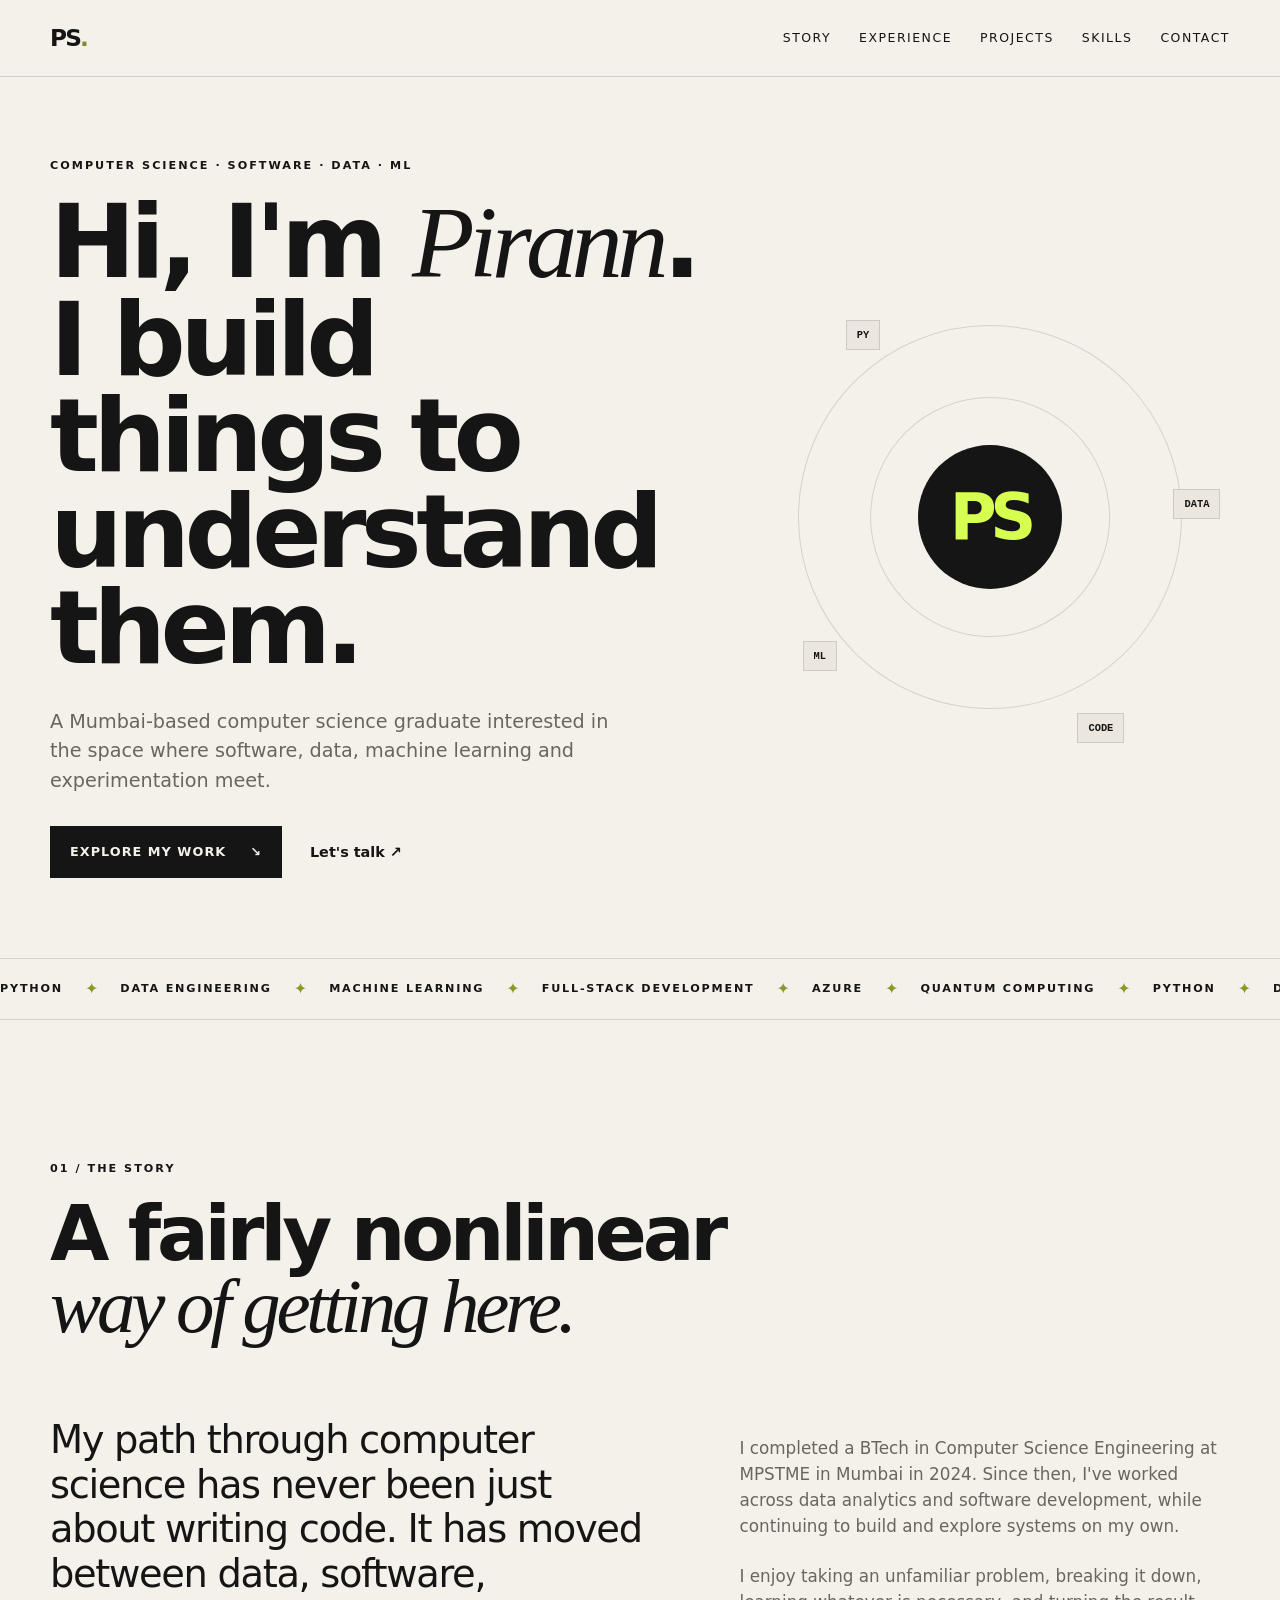
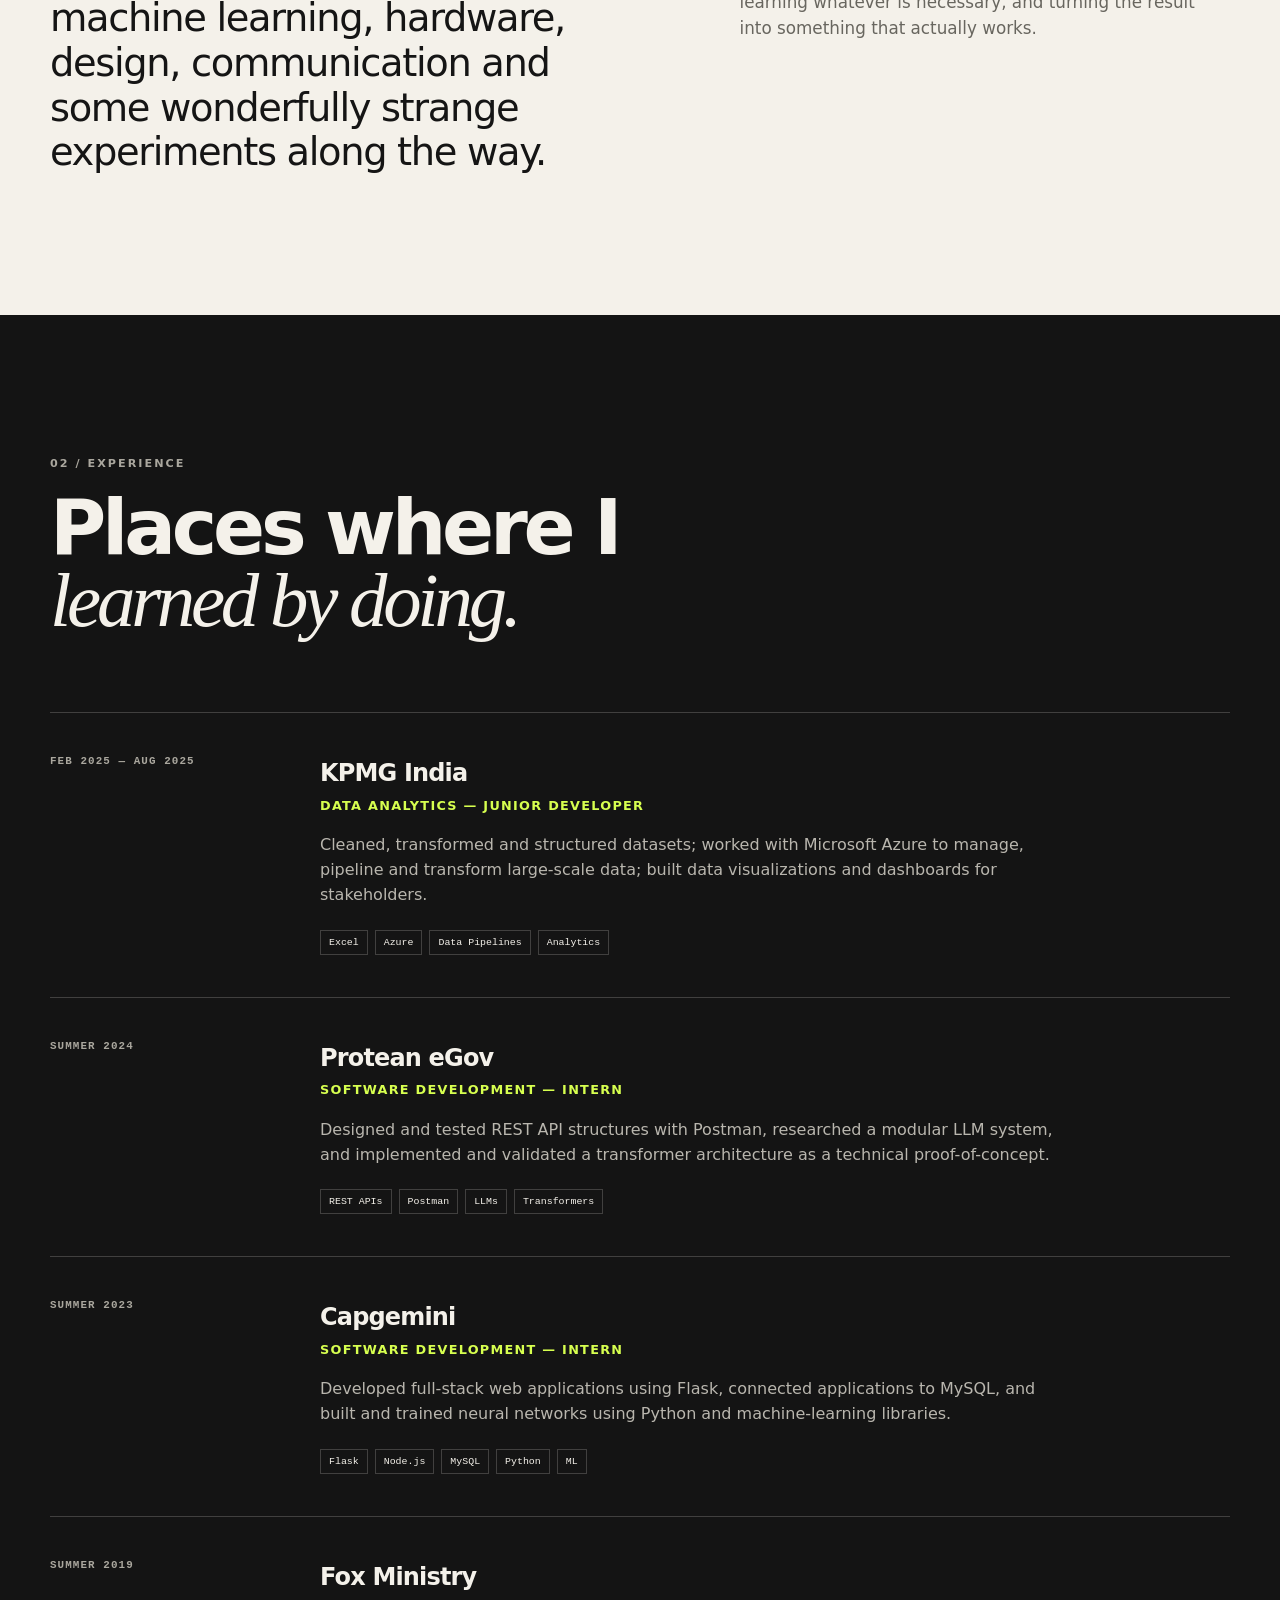
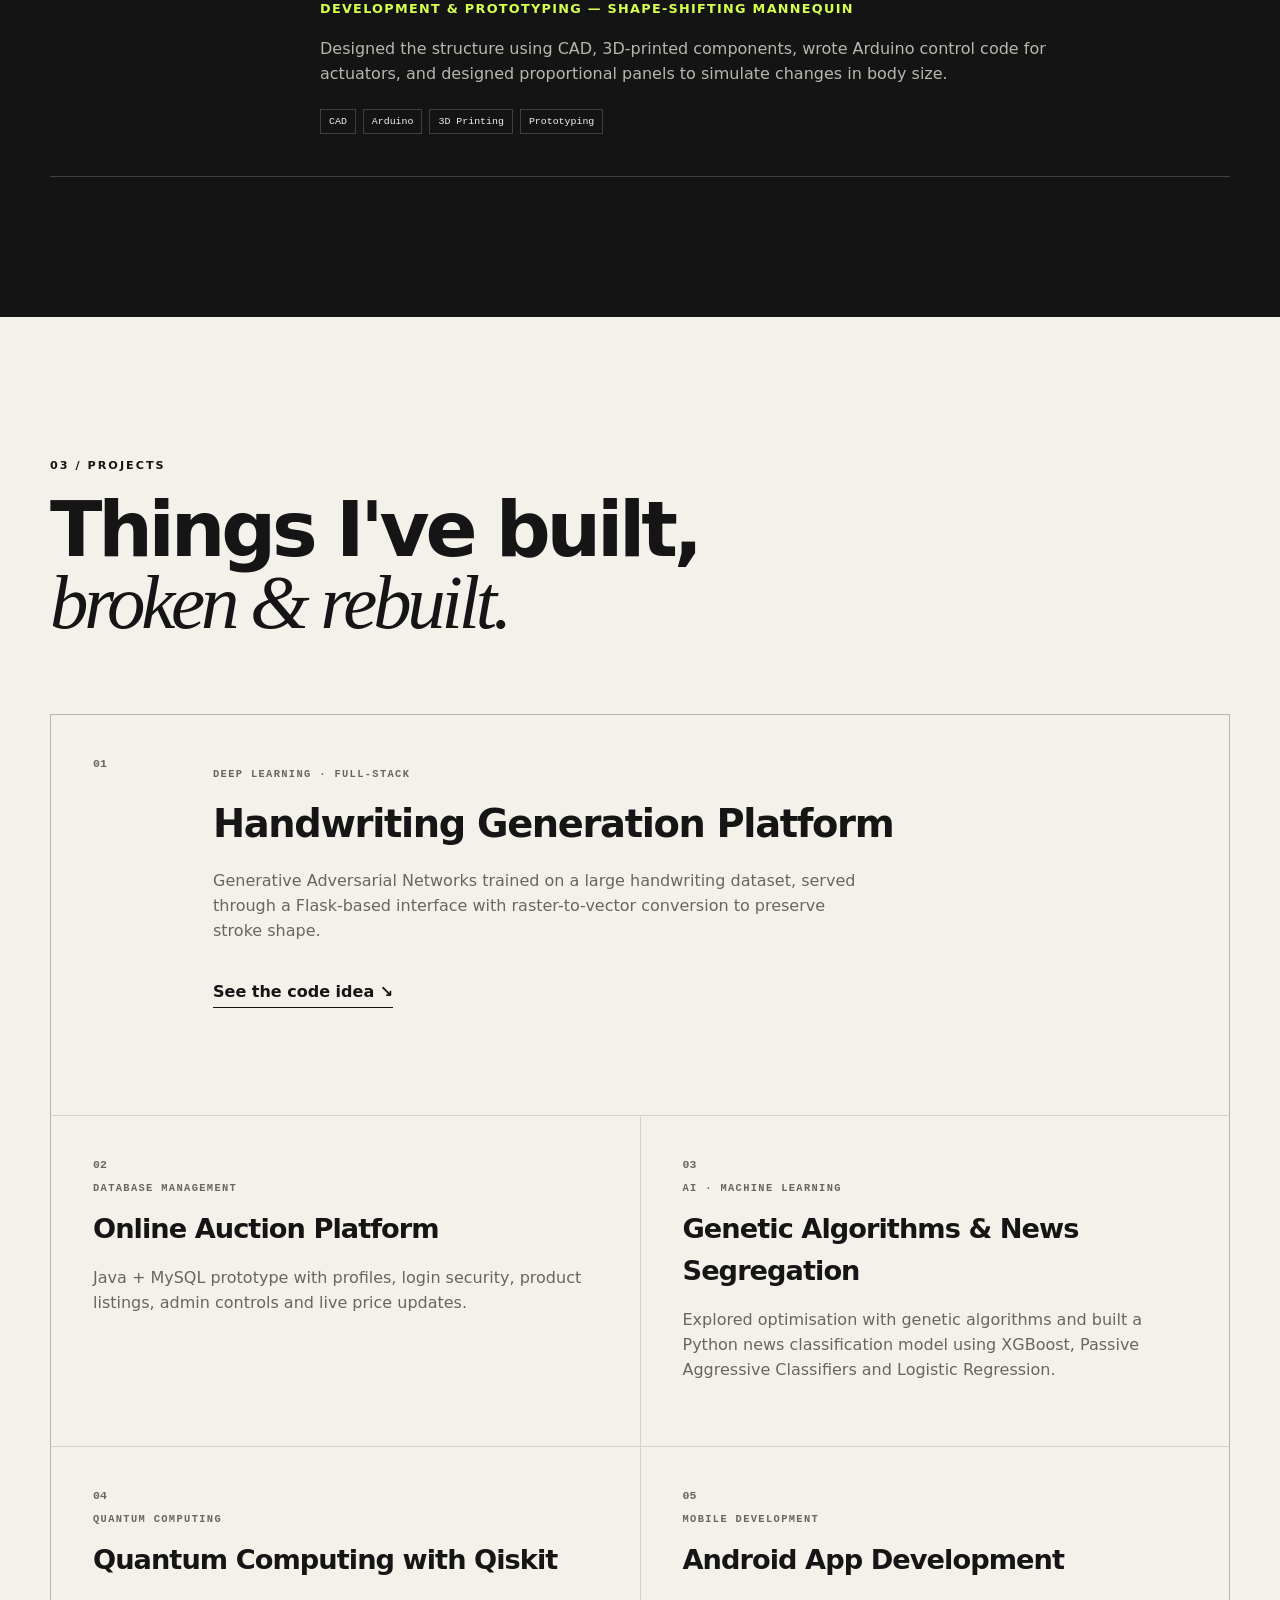
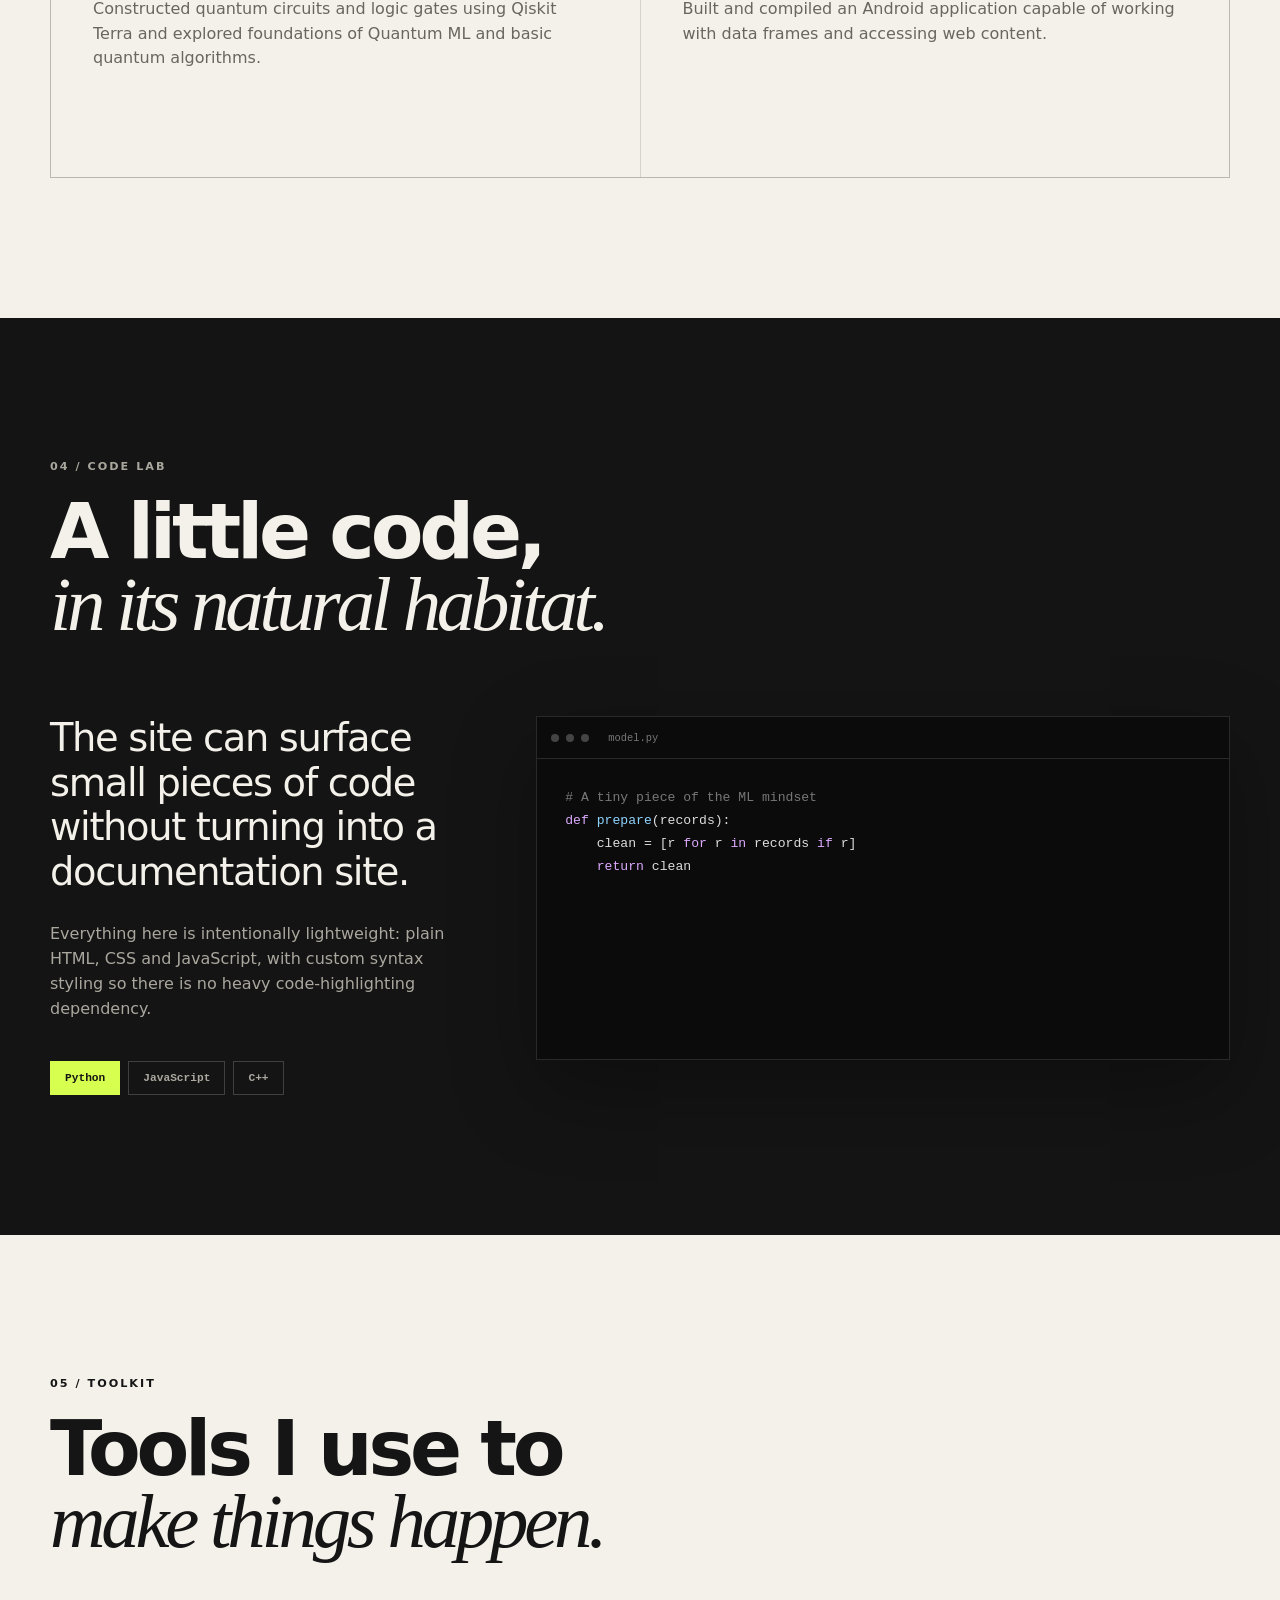
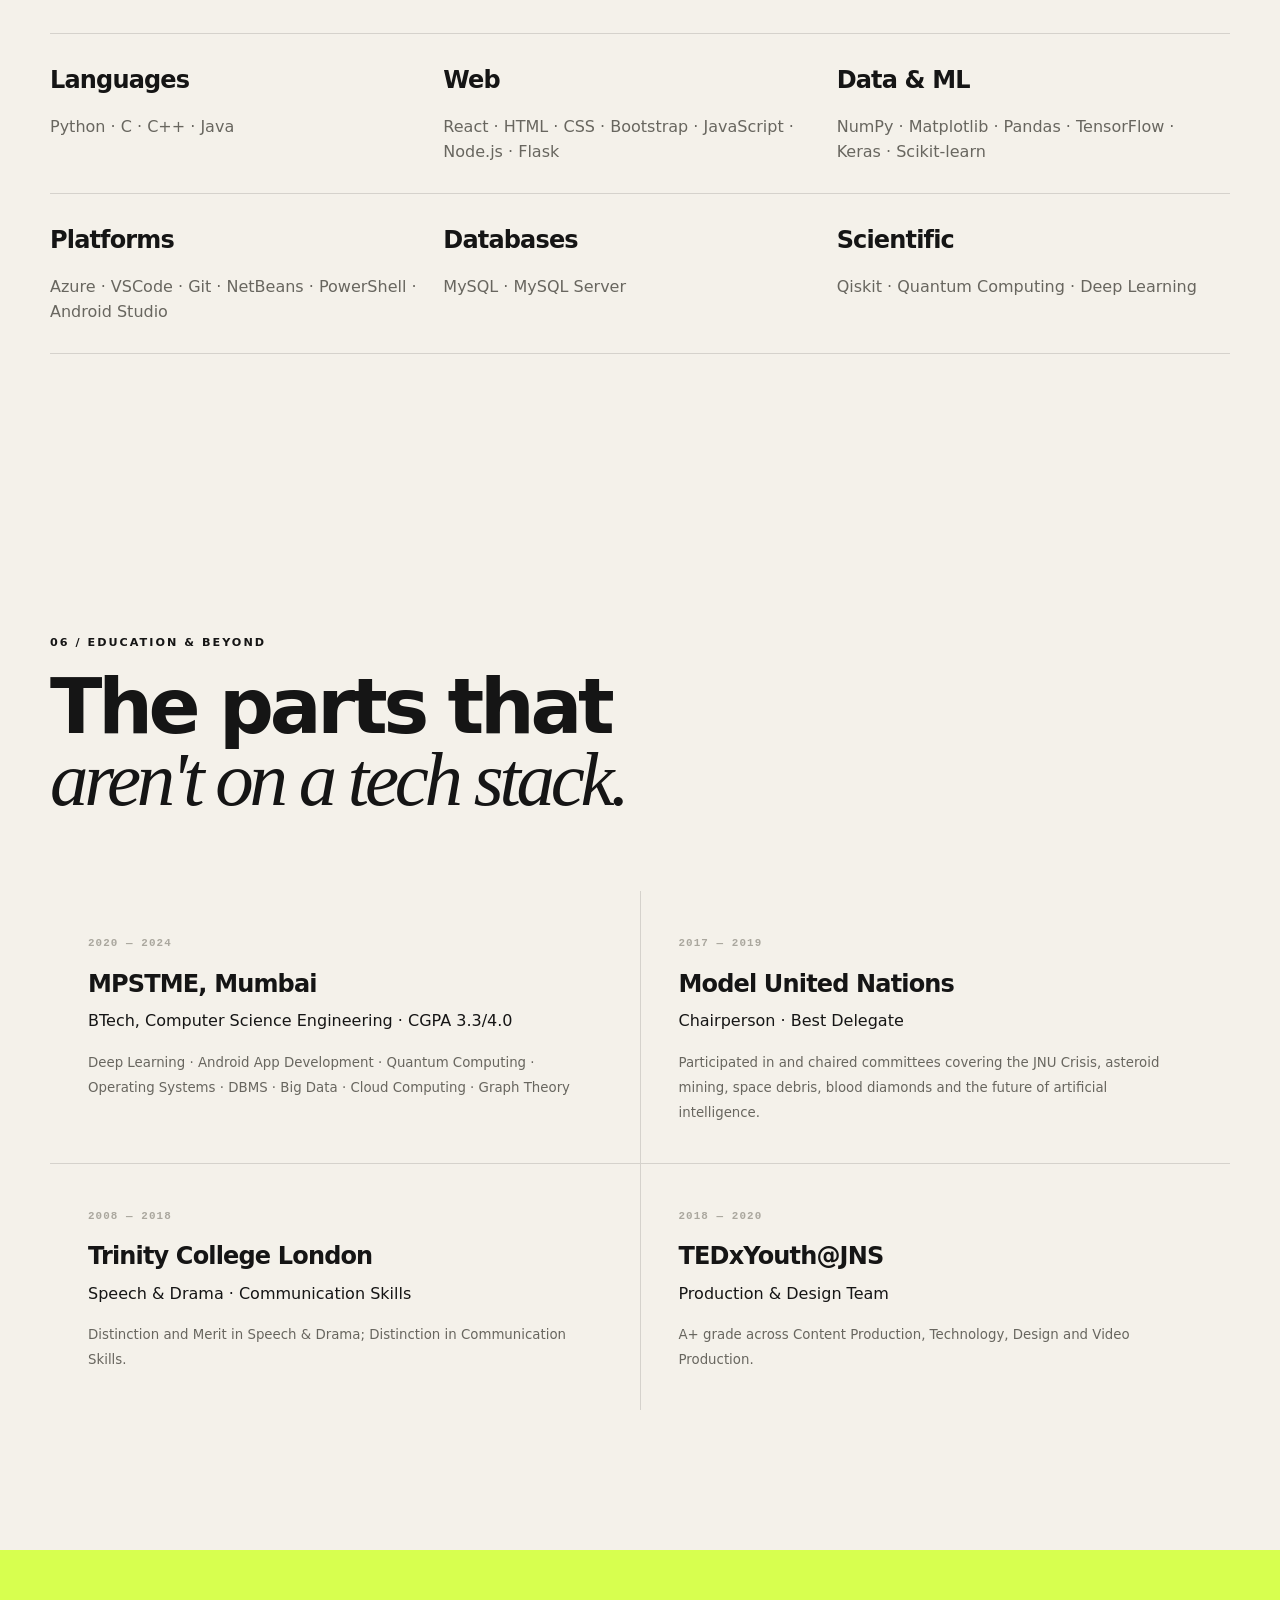
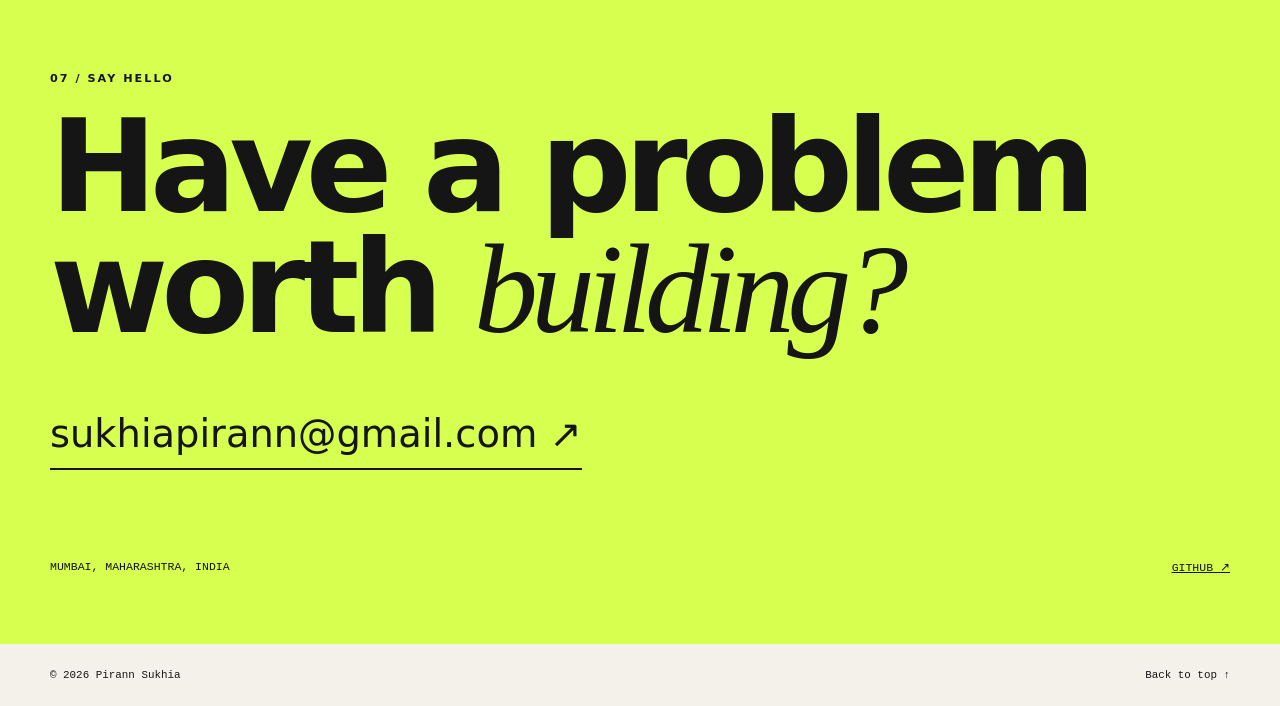
==== index.html @ 6d245dbd "Initial website commit" ====
<!DOCTYPE html>
<html lang="en">
<head>
  <meta charset="UTF-8">
  <meta name="viewport" content="width=device-width, initial-scale=1.0">
  <meta name="description" content="Pirann Sukhia — computer science, software development, data analytics, machine learning, and selected projects.">
  <title>Pirann Sukhia — Portfolio</title>
  <link rel="stylesheet" href="styles.css">
</head>
<body>
  <header class="site-header" id="top">
    <nav class="nav container" aria-label="Primary navigation">
      <a class="brand" href="#top">PS<span>.</span></a>
      <button class="nav-toggle" aria-label="Open navigation" aria-expanded="false">
        <span></span><span></span>
      </button>
      <div class="nav-links">
        <a href="#story">Story</a>
        <a href="#experience">Experience</a>
        <a href="#projects">Projects</a>
        <a href="#skills">Skills</a>
        <a href="#contact">Contact</a>
      </div>
    </nav>
  </header>

  <main>
    <section class="hero container">
      <div class="hero-copy">
        <p class="eyebrow">COMPUTER SCIENCE · SOFTWARE · DATA · ML</p>
        <h1>Hi, I'm <em>Pirann</em>.<br>I build things to<br>understand them.</h1>
        <p class="hero-text">
          A Mumbai-based computer science graduate interested in the space where
          software, data, machine learning and experimentation meet.
        </p>
        <div class="hero-actions">
          <a class="button button-primary" href="#projects">Explore my work <span>↘</span></a>
          <a class="text-link" href="mailto:sukhiapirann@gmail.com">Let's talk ↗</a>
        </div>
      </div>

      <div class="hero-orbit" aria-hidden="true">
        <div class="orbit orbit-a"></div>
        <div class="orbit orbit-b"></div>
        <div class="orbit-core">PS</div>
        <span class="orbit-label label-python">PY</span>
        <span class="orbit-label label-data">DATA</span>
        <span class="orbit-label label-ml">ML</span>
        <span class="orbit-label label-code">CODE</span>
      </div>
    </section>

    <section class="ticker" aria-label="Areas of interest">
      <div class="ticker-track">
        <span>PYTHON</span><i>✦</i><span>DATA ENGINEERING</span><i>✦</i>
        <span>MACHINE LEARNING</span><i>✦</i><span>FULL-STACK DEVELOPMENT</span><i>✦</i>
        <span>AZURE</span><i>✦</i><span>QUANTUM COMPUTING</span><i>✦</i>
        <span>PYTHON</span><i>✦</i><span>DATA ENGINEERING</span><i>✦</i>
        <span>MACHINE LEARNING</span><i>✦</i><span>FULL-STACK DEVELOPMENT</span><i>✦</i>
      </div>
    </section>

    <section class="section container" id="story">
      <div class="section-heading">
        <p class="eyebrow">01 / THE STORY</p>
        <h2>A fairly nonlinear<br><em>way of getting here.</em></h2>
      </div>
      <div class="story-grid">
        <div class="story-intro">
          <p class="large-copy">
            My path through computer science has never been just about writing
            code. It has moved between data, software, machine learning,
            hardware, design, communication and some wonderfully strange
            experiments along the way.
          </p>
        </div>
        <div class="story-text">
          <p>
            I completed a BTech in Computer Science Engineering at MPSTME in
            Mumbai in 2024. Since then, I've worked across data analytics and
            software development, while continuing to build and explore systems
            on my own.
          </p>
          <p>
            I enjoy taking an unfamiliar problem, breaking it down, learning
            whatever is necessary, and turning the result into something that
            actually works.
          </p>
        </div>
      </div>
    </section>

    <section class="section section-dark" id="experience">
      <div class="container">
        <div class="section-heading light">
          <p class="eyebrow">02 / EXPERIENCE</p>
          <h2>Places where I<br><em>learned by doing.</em></h2>
        </div>

        <div class="timeline">
          <article class="timeline-item">
            <div class="timeline-date">FEB 2025 — AUG 2025</div>
            <div>
              <h3>KPMG India</h3>
              <p class="role">Data Analytics — Junior Developer</p>
              <p>Cleaned, transformed and structured datasets; worked with Microsoft Azure to manage, pipeline and transform large-scale data; built data visualizations and dashboards for stakeholders.</p>
              <div class="tag-row"><span>Excel</span><span>Azure</span><span>Data Pipelines</span><span>Analytics</span></div>
            </div>
          </article>

          <article class="timeline-item">
            <div class="timeline-date">SUMMER 2024</div>
            <div>
              <h3>Protean eGov</h3>
              <p class="role">Software Development — Intern</p>
              <p>Designed and tested REST API structures with Postman, researched a modular LLM system, and implemented and validated a transformer architecture as a technical proof-of-concept.</p>
              <div class="tag-row"><span>REST APIs</span><span>Postman</span><span>LLMs</span><span>Transformers</span></div>
            </div>
          </article>

          <article class="timeline-item">
            <div class="timeline-date">SUMMER 2023</div>
            <div>
              <h3>Capgemini</h3>
              <p class="role">Software Development — Intern</p>
              <p>Developed full-stack web applications using Flask, connected applications to MySQL, and built and trained neural networks using Python and machine-learning libraries.</p>
              <div class="tag-row"><span>Flask</span><span>Node.js</span><span>MySQL</span><span>Python</span><span>ML</span></div>
            </div>
          </article>

          <article class="timeline-item">
            <div class="timeline-date">SUMMER 2019</div>
            <div>
              <h3>Fox Ministry</h3>
              <p class="role">Development & Prototyping — Shape-Shifting Mannequin</p>
              <p>Designed the structure using CAD, 3D-printed components, wrote Arduino control code for actuators, and designed proportional panels to simulate changes in body size.</p>
              <div class="tag-row"><span>CAD</span><span>Arduino</span><span>3D Printing</span><span>Prototyping</span></div>
            </div>
          </article>
        </div>
      </div>
    </section>

    <section class="section container" id="projects">
      <div class="section-heading">
        <p class="eyebrow">03 / PROJECTS</p>
        <h2>Things I've built,<br><em>broken & rebuilt.</em></h2>
      </div>

      <div class="project-grid">
        <article class="project-card featured">
          <div class="project-number">01</div>
          <div>
            <p class="project-type">DEEP LEARNING · FULL-STACK</p>
            <h3>Handwriting Generation Platform</h3>
            <p>Generative Adversarial Networks trained on a large handwriting dataset, served through a Flask-based interface with raster-to-vector conversion to preserve stroke shape.</p>
            <a href="#code-lab">See the code idea ↘</a>
          </div>
        </article>

        <article class="project-card">
          <div class="project-number">02</div>
          <p class="project-type">DATABASE MANAGEMENT</p>
          <h3>Online Auction Platform</h3>
          <p>Java + MySQL prototype with profiles, login security, product listings, admin controls and live price updates.</p>
        </article>

        <article class="project-card">
          <div class="project-number">03</div>
          <p class="project-type">AI · MACHINE LEARNING</p>
          <h3>Genetic Algorithms & News Segregation</h3>
          <p>Explored optimisation with genetic algorithms and built a Python news classification model using XGBoost, Passive Aggressive Classifiers and Logistic Regression.</p>
        </article>

        <article class="project-card">
          <div class="project-number">04</div>
          <p class="project-type">QUANTUM COMPUTING</p>
          <h3>Quantum Computing with Qiskit</h3>
          <p>Constructed quantum circuits and logic gates using Qiskit Terra and explored foundations of Quantum ML and basic quantum algorithms.</p>
        </article>

        <article class="project-card">
          <div class="project-number">05</div>
          <p class="project-type">MOBILE DEVELOPMENT</p>
          <h3>Android App Development</h3>
          <p>Built and compiled an Android application capable of working with data frames and accessing web content.</p>
        </article>
      </div>
    </section>

    <section class="section code-section" id="code-lab">
      <div class="container">
        <div class="section-heading light">
          <p class="eyebrow">04 / CODE LAB</p>
          <h2>A little code,<br><em>in its natural habitat.</em></h2>
        </div>

        <div class="code-layout">
          <div class="code-copy">
            <p class="large-copy">The site can surface small pieces of code without turning into a documentation site.</p>
            <p>Everything here is intentionally lightweight: plain HTML, CSS and JavaScript, with custom syntax styling so there is no heavy code-highlighting dependency.</p>
            <div class="code-tabs" role="tablist">
              <button class="code-tab active" data-code="python" role="tab">Python</button>
              <button class="code-tab" data-code="javascript" role="tab">JavaScript</button>
              <button class="code-tab" data-code="cpp" role="tab">C++</button>
            </div>
          </div>

          <div class="code-window">
            <div class="window-bar"><span></span><span></span><span></span><small id="code-file">model.py</small></div>
            <pre><code id="code-output"></code></pre>
          </div>
        </div>
      </div>
    </section>

    <section class="section container" id="skills">
      <div class="section-heading">
        <p class="eyebrow">05 / TOOLKIT</p>
        <h2>Tools I use to<br><em>make things happen.</em></h2>
      </div>
      <div class="skills-grid">
        <div class="skill-group"><h3>Languages</h3><p>Python · C · C++ · Java</p></div>
        <div class="skill-group"><h3>Web</h3><p>React · HTML · CSS · Bootstrap · JavaScript · Node.js · Flask</p></div>
        <div class="skill-group"><h3>Data & ML</h3><p>NumPy · Matplotlib · Pandas · TensorFlow · Keras · Scikit-learn</p></div>
        <div class="skill-group"><h3>Platforms</h3><p>Azure · VSCode · Git · NetBeans · PowerShell · Android Studio</p></div>
        <div class="skill-group"><h3>Databases</h3><p>MySQL · MySQL Server</p></div>
        <div class="skill-group"><h3>Scientific</h3><p>Qiskit · Quantum Computing · Deep Learning</p></div>
      </div>
    </section>

    <section class="section container education">
      <div class="section-heading">
        <p class="eyebrow">06 / EDUCATION & BEYOND</p>
        <h2>The parts that<br><em>aren't on a tech stack.</em></h2>
      </div>
      <div class="education-grid">
        <div>
          <span class="year">2020 — 2024</span>
          <h3>MPSTME, Mumbai</h3>
          <p>BTech, Computer Science Engineering · CGPA 3.3/4.0</p>
          <small>Deep Learning · Android App Development · Quantum Computing · Operating Systems · DBMS · Big Data · Cloud Computing · Graph Theory</small>
        </div>
        <div>
          <span class="year">2017 — 2019</span>
          <h3>Model United Nations</h3>
          <p>Chairperson · Best Delegate</p>
          <small>Participated in and chaired committees covering the JNU Crisis, asteroid mining, space debris, blood diamonds and the future of artificial intelligence.</small>
        </div>
        <div>
          <span class="year">2008 — 2018</span>
          <h3>Trinity College London</h3>
          <p>Speech & Drama · Communication Skills</p>
          <small>Distinction and Merit in Speech & Drama; Distinction in Communication Skills.</small>
        </div>
        <div>
          <span class="year">2018 — 2020</span>
          <h3>TEDxYouth@JNS</h3>
          <p>Production & Design Team</p>
          <small>A+ grade across Content Production, Technology, Design and Video Production.</small>
        </div>
      </div>
    </section>

    <section class="contact-section" id="contact">
      <div class="container contact-inner">
        <p class="eyebrow">07 / SAY HELLO</p>
        <h2>Have a problem<br>worth <em>building?</em></h2>
        <a class="contact-email" href="mailto:sukhiapirann@gmail.com">sukhiapirann@gmail.com ↗</a>
        <div class="contact-meta">
          <span>Mumbai, Maharashtra, India</span>
          <a href="https://github.com/3Point1Four" target="_blank" rel="noreferrer">GitHub ↗</a>
        </div>
      </div>
    </section>
  </main>

  <footer class="footer container">
    <span>© <span id="year"></span> Pirann Sukhia</span>
    <a href="#top">Back to top ↑</a>
  </footer>

  <script src="script.js" defer></script>
</body>
</html>
---- styles.css ----
:root {
  --bg: #f4f1ea;
  --surface: #ebe7de;
  --ink: #151515;
  --muted: #68665f;
  --line: rgba(21,21,21,.14);
  --dark: #141414;
  --dark-2: #1c1c1c;
  --accent: #d7ff4f;
  --serif: Georgia, "Times New Roman", serif;
  --sans: Inter, ui-sans-serif, system-ui, -apple-system, BlinkMacSystemFont, "Segoe UI", sans-serif;
  --mono: "SFMono-Regular", Consolas, "Liberation Mono", monospace;
}

* { box-sizing: border-box; }
html { scroll-behavior: smooth; }
body {
  margin: 0;
  background: var(--bg);
  color: var(--ink);
  font-family: var(--sans);
  line-height: 1.55;
  -webkit-font-smoothing: antialiased;
}
a { color: inherit; }
.container { width: min(1180px, calc(100% - 48px)); margin-inline: auto; }

.site-header {
  position: sticky; top: 0; z-index: 20;
  background: color-mix(in srgb, var(--bg) 90%, transparent);
  backdrop-filter: blur(14px);
  border-bottom: 1px solid var(--line);
}
.nav { height: 76px; display: flex; align-items: center; justify-content: space-between; }
.brand { font-size: 1.45rem; font-weight: 900; text-decoration: none; letter-spacing: -.08em; }
.brand span { color: #7d8e24; }
.nav-links { display: flex; gap: 28px; align-items: center; }
.nav-links a { text-decoration: none; font-size: .78rem; text-transform: uppercase; letter-spacing: .12em; }
.nav-links a:hover, .text-link:hover { opacity: .55; }
.nav-toggle { display: none; background: none; border: 0; }

.hero {
  min-height: calc(100svh - 76px);
  display: grid; grid-template-columns: 1.15fr .85fr; align-items: center;
  gap: 50px; padding-block: 80px;
}
.eyebrow { margin: 0 0 20px; font-size: .7rem; font-weight: 800; letter-spacing: .18em; }
.hero h1, h2 { margin: 0; letter-spacing: -.055em; line-height: .94; }
.hero h1 { font-size: clamp(3.8rem, 8vw, 7.6rem); }
h2 { font-size: clamp(3rem, 6vw, 5.8rem); }
em { font-family: var(--serif); font-weight: 400; }
.hero-text { max-width: 580px; margin: 30px 0; color: var(--muted); font-size: clamp(1rem, 1.5vw, 1.2rem); }
.hero-actions { display: flex; gap: 28px; align-items: center; }
.button {
  display: inline-flex; gap: 24px; align-items: center; padding: 16px 20px;
  text-decoration: none; font-size: .8rem; text-transform: uppercase; letter-spacing: .08em; font-weight: 800;
}
.button-primary { background: var(--ink); color: var(--bg); }
.button-primary:hover { transform: translateY(-2px); }
.text-link { text-decoration: none; font-weight: 700; font-size: .9rem; }

.hero-orbit { position: relative; aspect-ratio: 1; max-width: 520px; margin-inline: auto; width: 100%; }
.orbit { position: absolute; inset: 10%; border: 1px solid var(--line); border-radius: 50%; transform: rotate(-22deg); }
.orbit-b { inset: 25%; transform: rotate(62deg); }
.orbit-core {
  position: absolute; inset: 35%; display: grid; place-items: center;
  border-radius: 50%; background: var(--ink); color: var(--accent); font-size: clamp(2rem,5vw,4rem); font-weight: 900; letter-spacing: -.1em;
}
.orbit-label { position: absolute; padding: 8px 10px; background: var(--surface); border: 1px solid var(--line); font: 700 .65rem var(--mono); }
.label-python { top: 9%; left: 20%; }.label-data { right: 2%; top: 44%; }
.label-ml { left: 11%; bottom: 18%; }.label-code { right: 22%; bottom: 3%; }

.ticker { overflow: hidden; border-block: 1px solid var(--line); padding: 18px 0; }
.ticker-track { width: max-content; display: flex; gap: 22px; align-items: center; animation: ticker 28s linear infinite; }
.ticker span { font-size: .7rem; font-weight: 900; letter-spacing: .16em; }.ticker i { font-style: normal; color: #879b2a; }
@keyframes ticker { to { transform: translateX(-50%); } }

.section { padding-block: 140px; }
.section-heading { margin-bottom: 75px; }
.section-heading h2 { max-width: 850px; }
.story-grid { display: grid; grid-template-columns: 1.1fr .9fr; gap: 90px; }
.large-copy { font-size: clamp(1.7rem, 3vw, 2.8rem); line-height: 1.16; letter-spacing: -.035em; margin: 0; }
.story-text { color: var(--muted); max-width: 570px; font-size: 1.05rem; }
.story-text p + p { margin-top: 24px; }

.section-dark, .code-section { background: var(--dark); color: #f4f1ea; }
.light .eyebrow { color: #aaa79e; }
.timeline { border-top: 1px solid rgba(244,241,234,.2); }
.timeline-item { display: grid; grid-template-columns: 230px 1fr; gap: 40px; padding: 42px 0; border-bottom: 1px solid rgba(244,241,234,.2); }
.timeline-date, .year { font: 700 .68rem var(--mono); letter-spacing: .1em; color: #aaa79e; }
.timeline h3, .project-card h3, .skill-group h3, .education-grid h3 { margin: 0; font-size: 1.5rem; letter-spacing: -.035em; }
.timeline .role { margin: 3px 0 18px; color: var(--accent); font-size: .8rem; text-transform: uppercase; letter-spacing: .1em; font-weight: 800; }
.timeline p:not(.role) { max-width: 750px; color: #b9b6ae; }
.tag-row { display: flex; flex-wrap: wrap; gap: 7px; margin-top: 22px; }.tag-row span { border: 1px solid rgba(244,241,234,.2); padding: 6px 8px; font: .62rem var(--mono); }

.project-grid { display: grid; grid-template-columns: repeat(2, 1fr); gap: 1px; background: var(--line); border: 1px solid var(--line); }
.project-card { background: var(--bg); padding: 42px; min-height: 330px; position: relative; }
.project-card.featured { grid-column: span 2; min-height: 400px; display: grid; grid-template-columns: 100px 1fr; gap: 20px; }
.project-number { font: 700 .72rem var(--mono); color: var(--muted); }
.project-type { font: 700 .65rem var(--mono); letter-spacing: .13em; color: var(--muted); }
.project-card h3 { font-size: clamp(1.7rem, 3vw, 2.8rem); margin: 14px 0; }
.project-card:not(.featured) h3 { font-size: 1.7rem; }
.project-card p:not(.project-type) { color: var(--muted); max-width: 650px; }
.project-card a { display: inline-block; margin-top: 20px; font-weight: 800; text-decoration: none; border-bottom: 1px solid; padding-bottom: 3px; }

.code-section { padding-block: 140px; }
.code-layout { display: grid; grid-template-columns: .75fr 1.25fr; gap: 70px; align-items: start; }
.code-copy .large-copy { color: #f4f1ea; }
.code-copy > p:not(.large-copy) { color: #aaa79e; max-width: 450px; margin-top: 28px; }
.code-tabs { display: flex; gap: 8px; margin-top: 40px; flex-wrap: wrap; }
.code-tab { background: transparent; border: 1px solid rgba(244,241,234,.2); color: #aaa79e; padding: 10px 14px; font: 700 .7rem var(--mono); cursor: pointer; }
.code-tab.active, .code-tab:hover { background: var(--accent); color: var(--ink); border-color: var(--accent); }
.code-window { overflow: hidden; background: #0b0b0b; border: 1px solid #292929; box-shadow: 0 30px 80px rgba(0,0,0,.3); }
.window-bar { height: 42px; display: flex; align-items: center; gap: 7px; padding: 0 14px; border-bottom: 1px solid #292929; }
.window-bar span { width: 8px; height: 8px; border-radius: 50%; background: #444; }.window-bar small { margin-left: 12px; color: #777; font: .65rem var(--mono); }
pre { margin: 0; padding: 28px; overflow-x: auto; min-height: 300px; font: .82rem/1.75 var(--mono); color: #ddd; }
.code-keyword { color: #dcaaff; }.code-string { color: #bde78b; }.code-comment { color: #777; }.code-function { color: #8fd4ff; }

.skills-grid { display: grid; grid-template-columns: repeat(3, 1fr); border-top: 1px solid var(--line); }
.skill-group { padding: 28px 24px 28px 0; border-bottom: 1px solid var(--line); }
.skill-group p { color: var(--muted); margin-bottom: 0; }

.education-grid { display: grid; grid-template-columns: repeat(2, 1fr); gap: 1px; background: var(--line); }
.education-grid > div { background: var(--bg); padding: 38px; min-height: 240px; }
.education-grid h3 { margin: 12px 0 6px; }.education-grid p { margin: 0 0 16px; }.education-grid small { color: var(--muted); }

.contact-section { background: var(--accent); padding: 120px 0 70px; }
.contact-inner h2 { font-size: clamp(4rem, 10vw, 9rem); max-width: 1050px; }
.contact-email { display: inline-block; margin-top: 55px; font-size: clamp(1.3rem, 3vw, 2.4rem); text-decoration: none; border-bottom: 2px solid; padding-bottom: 5px; }
.contact-meta { display: flex; justify-content: space-between; gap: 20px; margin-top: 90px; font: .72rem var(--mono); text-transform: uppercase; }
.footer { display: flex; justify-content: space-between; padding-block: 25px; font: .68rem var(--mono); }.footer a { text-decoration: none; }

@media (max-width: 800px) {
  .container { width: min(100% - 32px, 1180px); }
  .nav { height: 64px; }.nav-toggle { display: grid; gap: 5px; padding: 10px; }.nav-toggle span { display: block; width: 22px; height: 1px; background: var(--ink); }
  .nav-links { display: none; position: absolute; top: 64px; left: 0; right: 0; background: var(--bg); border-bottom: 1px solid var(--line); padding: 22px 16px; flex-direction: column; align-items: flex-start; }.nav-links.open { display: flex; }
  .hero { grid-template-columns: 1fr; padding-block: 65px; }.hero-orbit { max-width: 330px; margin-top: 15px; }
  .story-grid, .code-layout { grid-template-columns: 1fr; gap: 45px; }.section { padding-block: 90px; }
  .timeline-item { grid-template-columns: 1fr; gap: 12px; }.project-grid { grid-template-columns: 1fr; }.project-card.featured { grid-column: auto; grid-template-columns: 55px 1fr; min-height: 0; }.project-card { min-height: 0; padding: 30px 22px; }
  .skills-grid, .education-grid { grid-template-columns: 1fr; }.skill-group { padding: 24px 0; }.education-grid > div { min-height: 0; padding: 30px 24px; }
  .contact-section { padding-top: 90px; }.contact-meta { margin-top: 60px; flex-direction: column; }.footer { flex-direction: column; gap: 10px; }
}
@media (prefers-reduced-motion: reduce) { html { scroll-behavior: auto; } .ticker-track { animation: none; } }
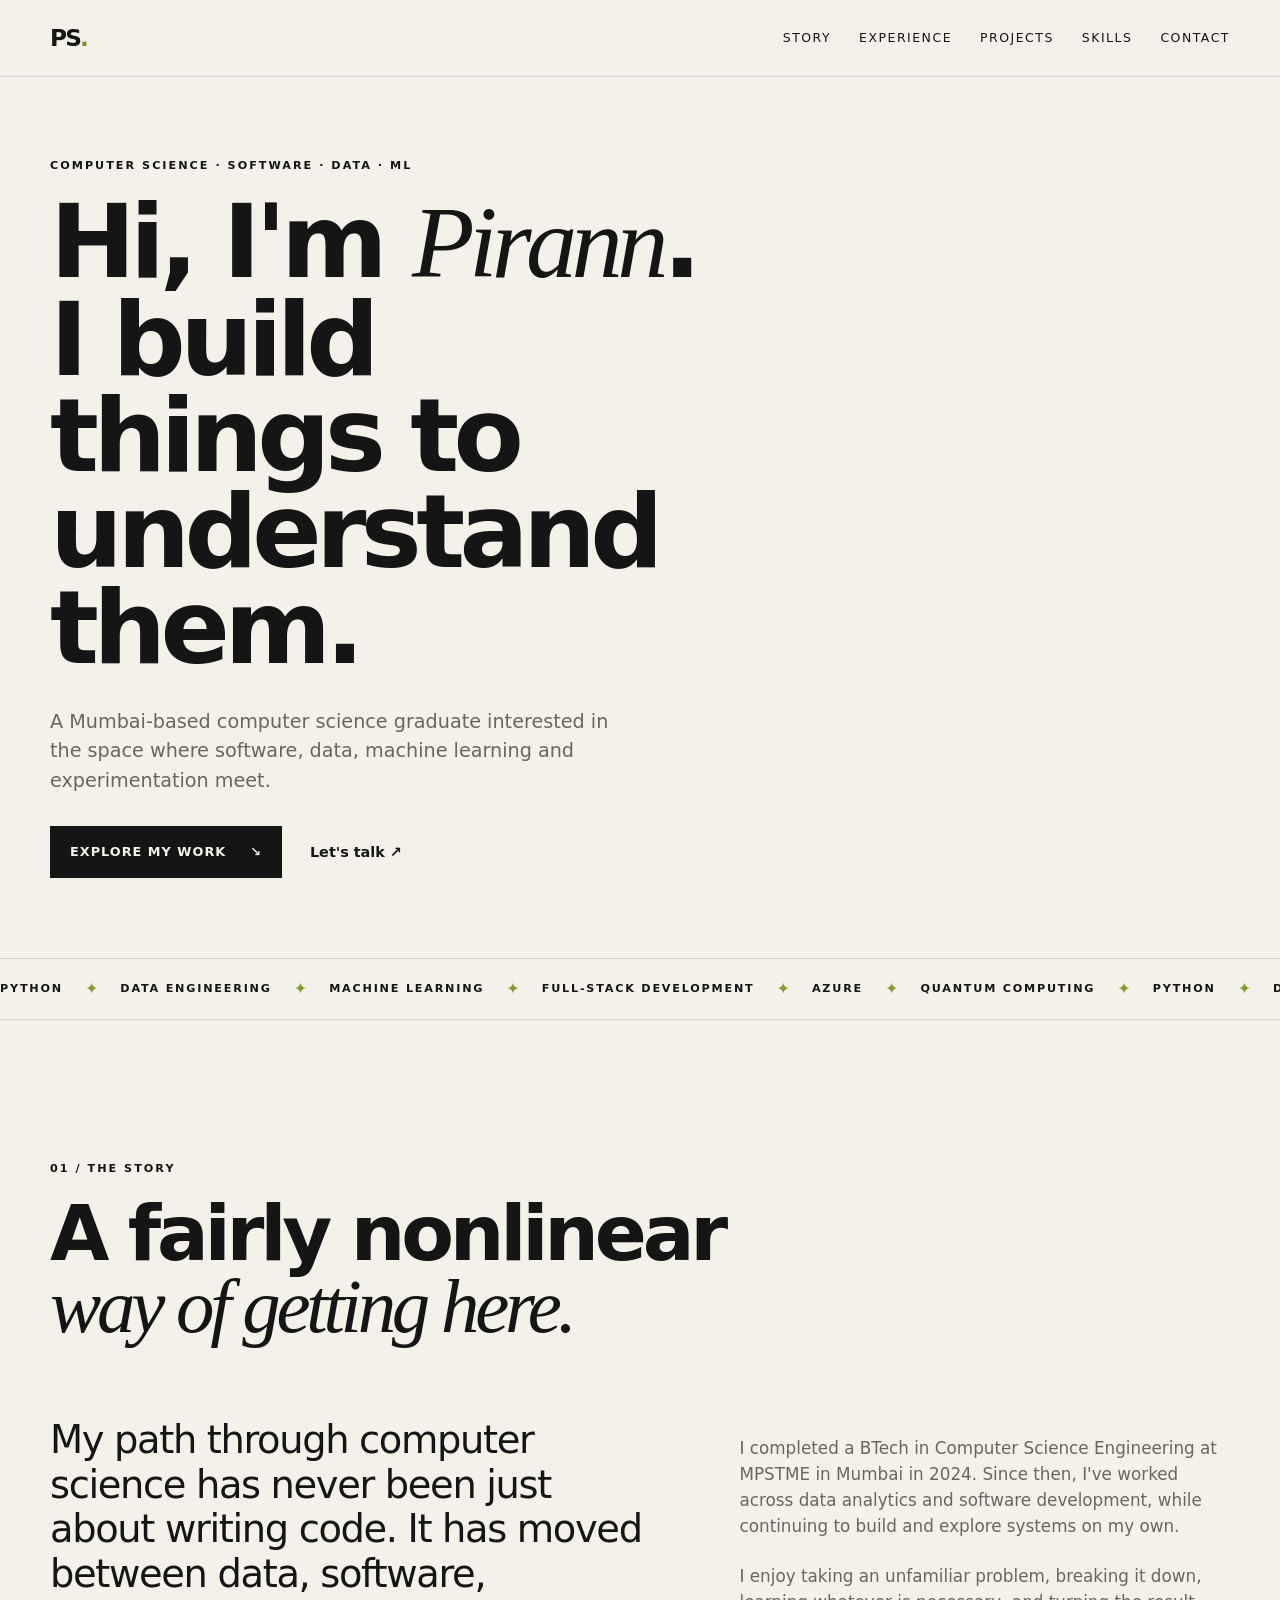
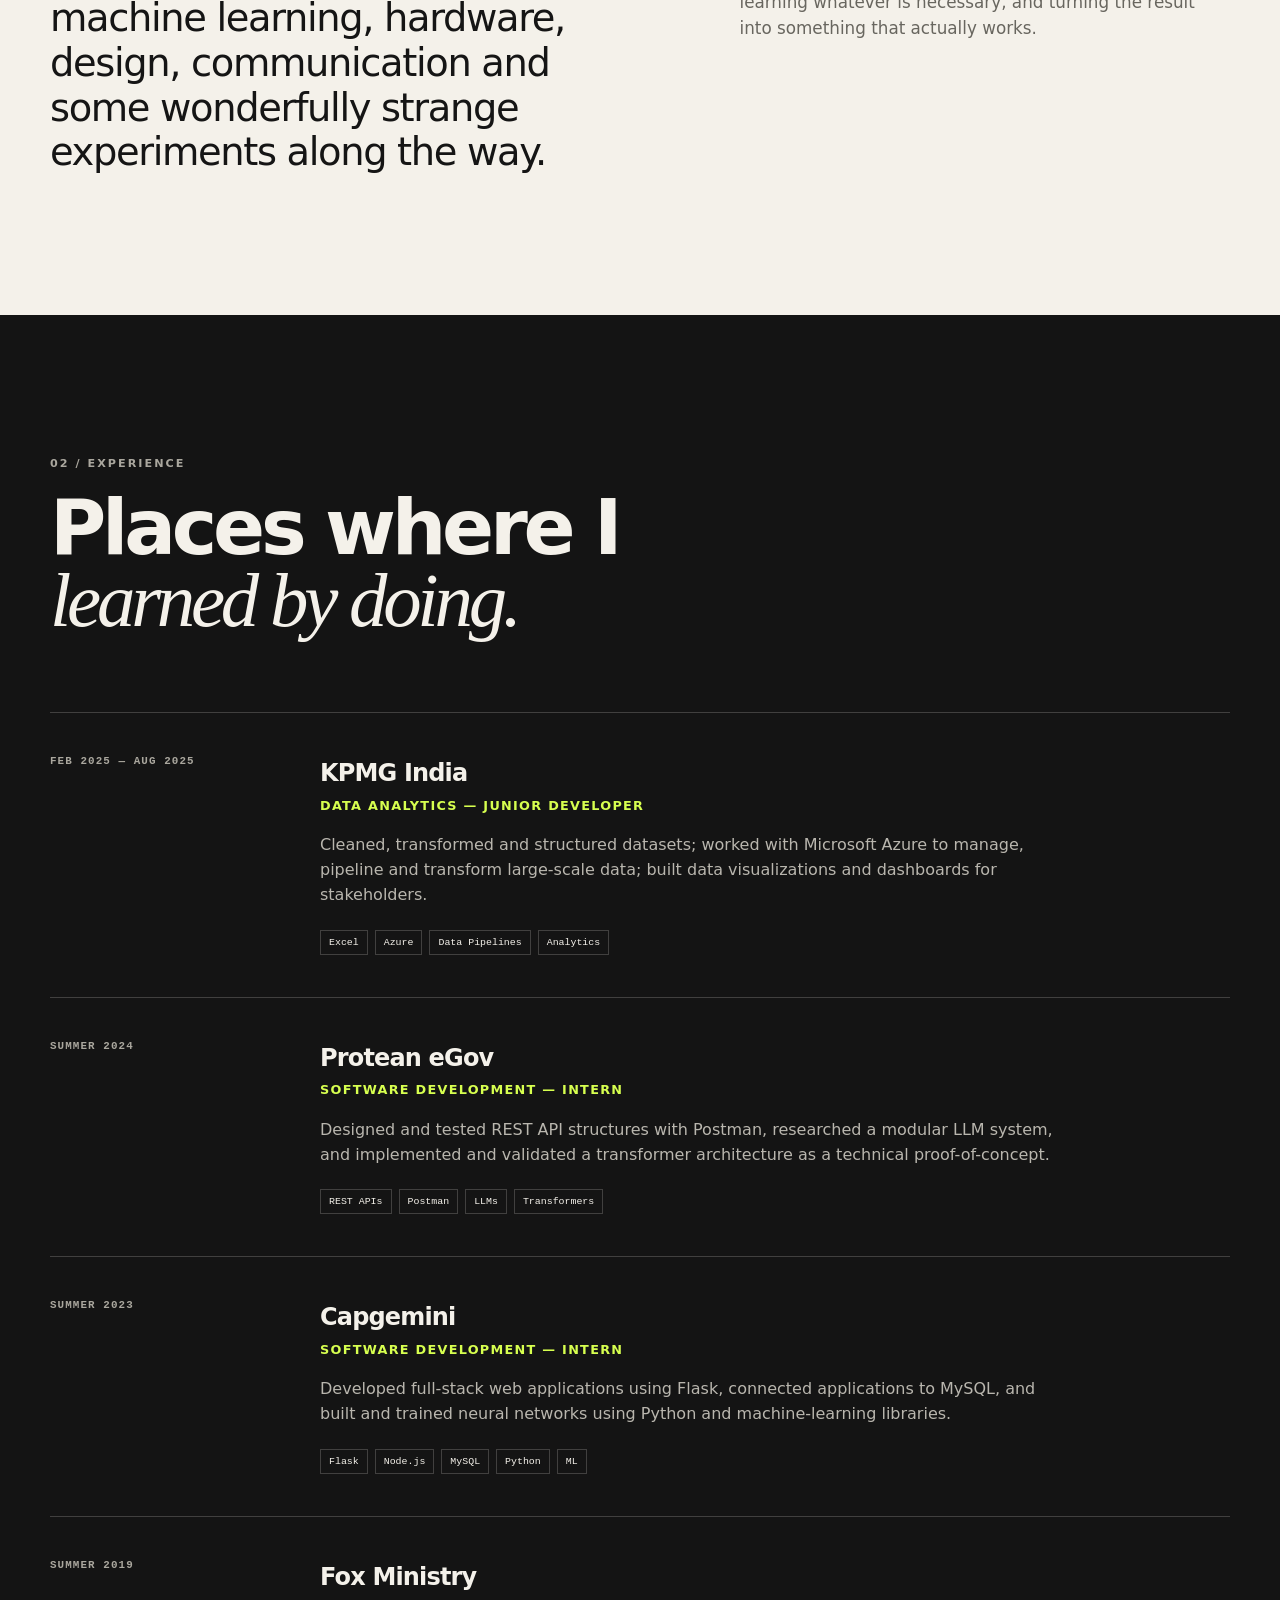
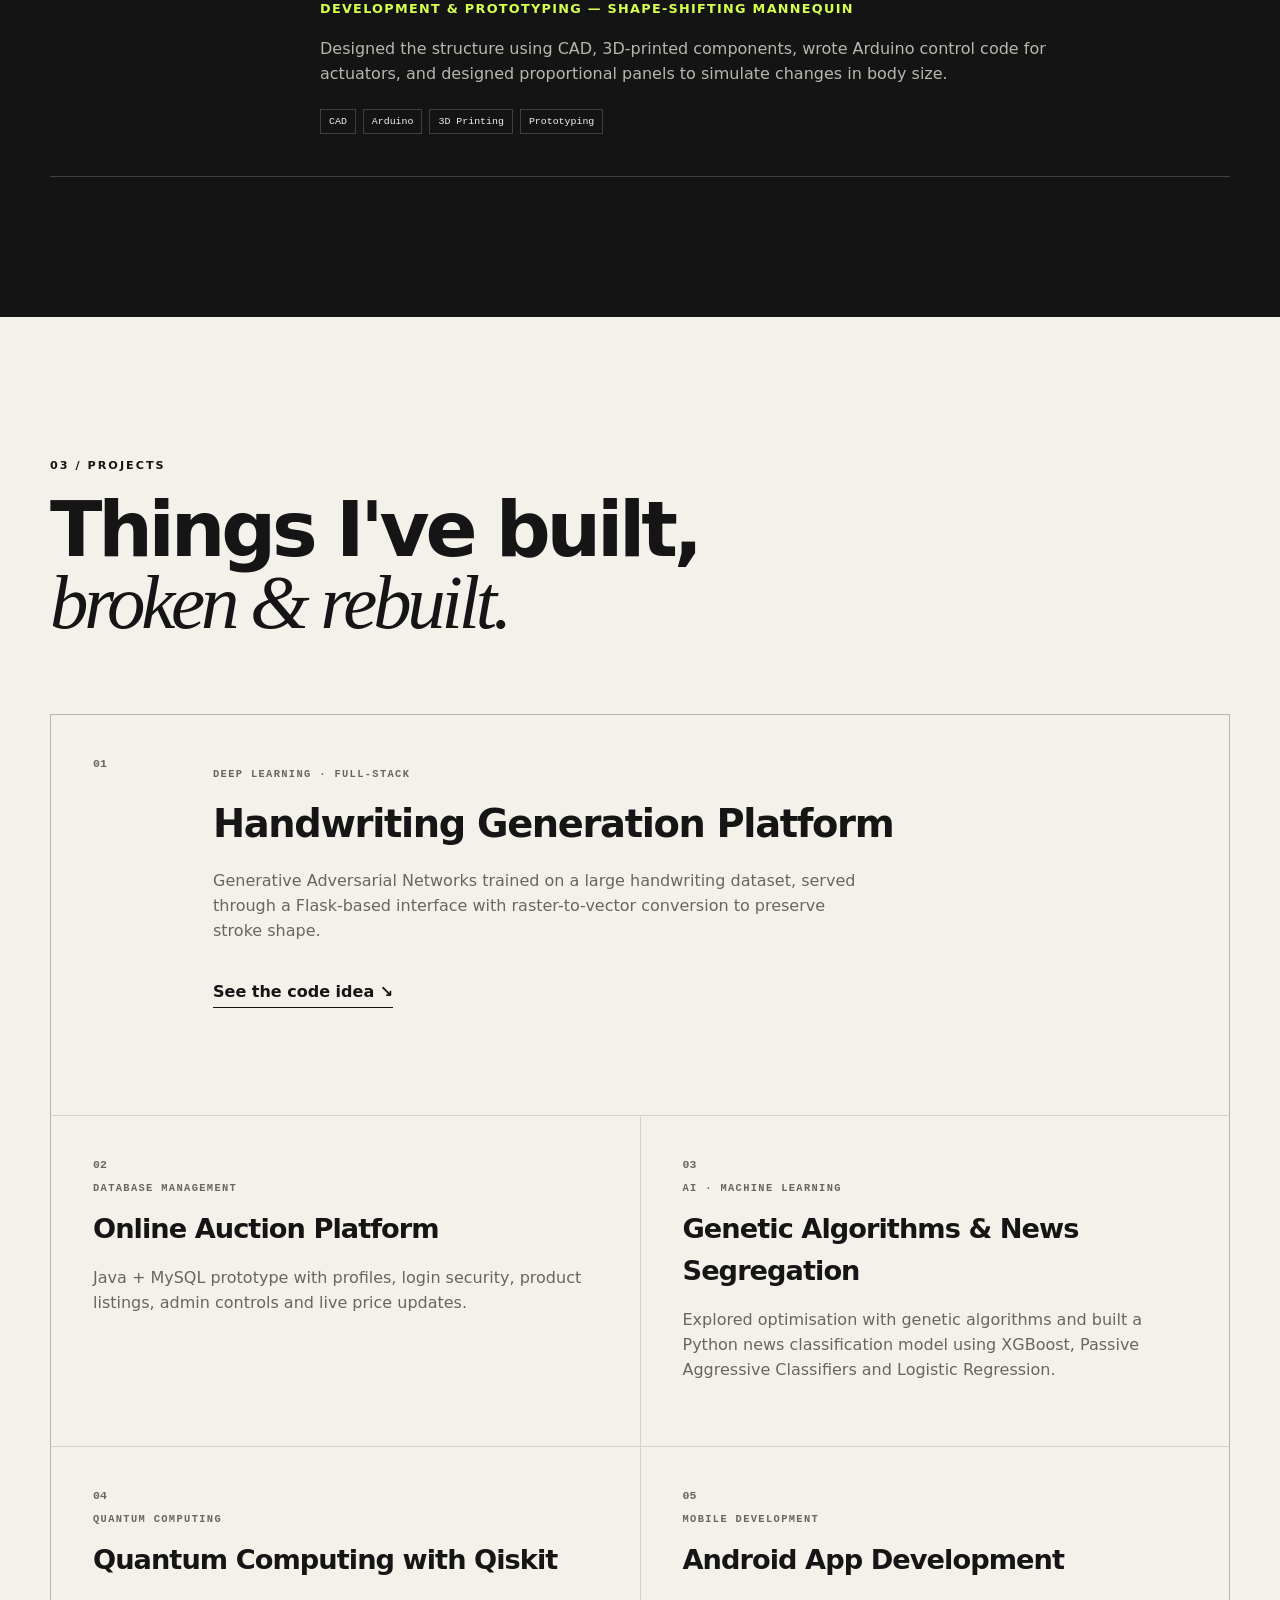
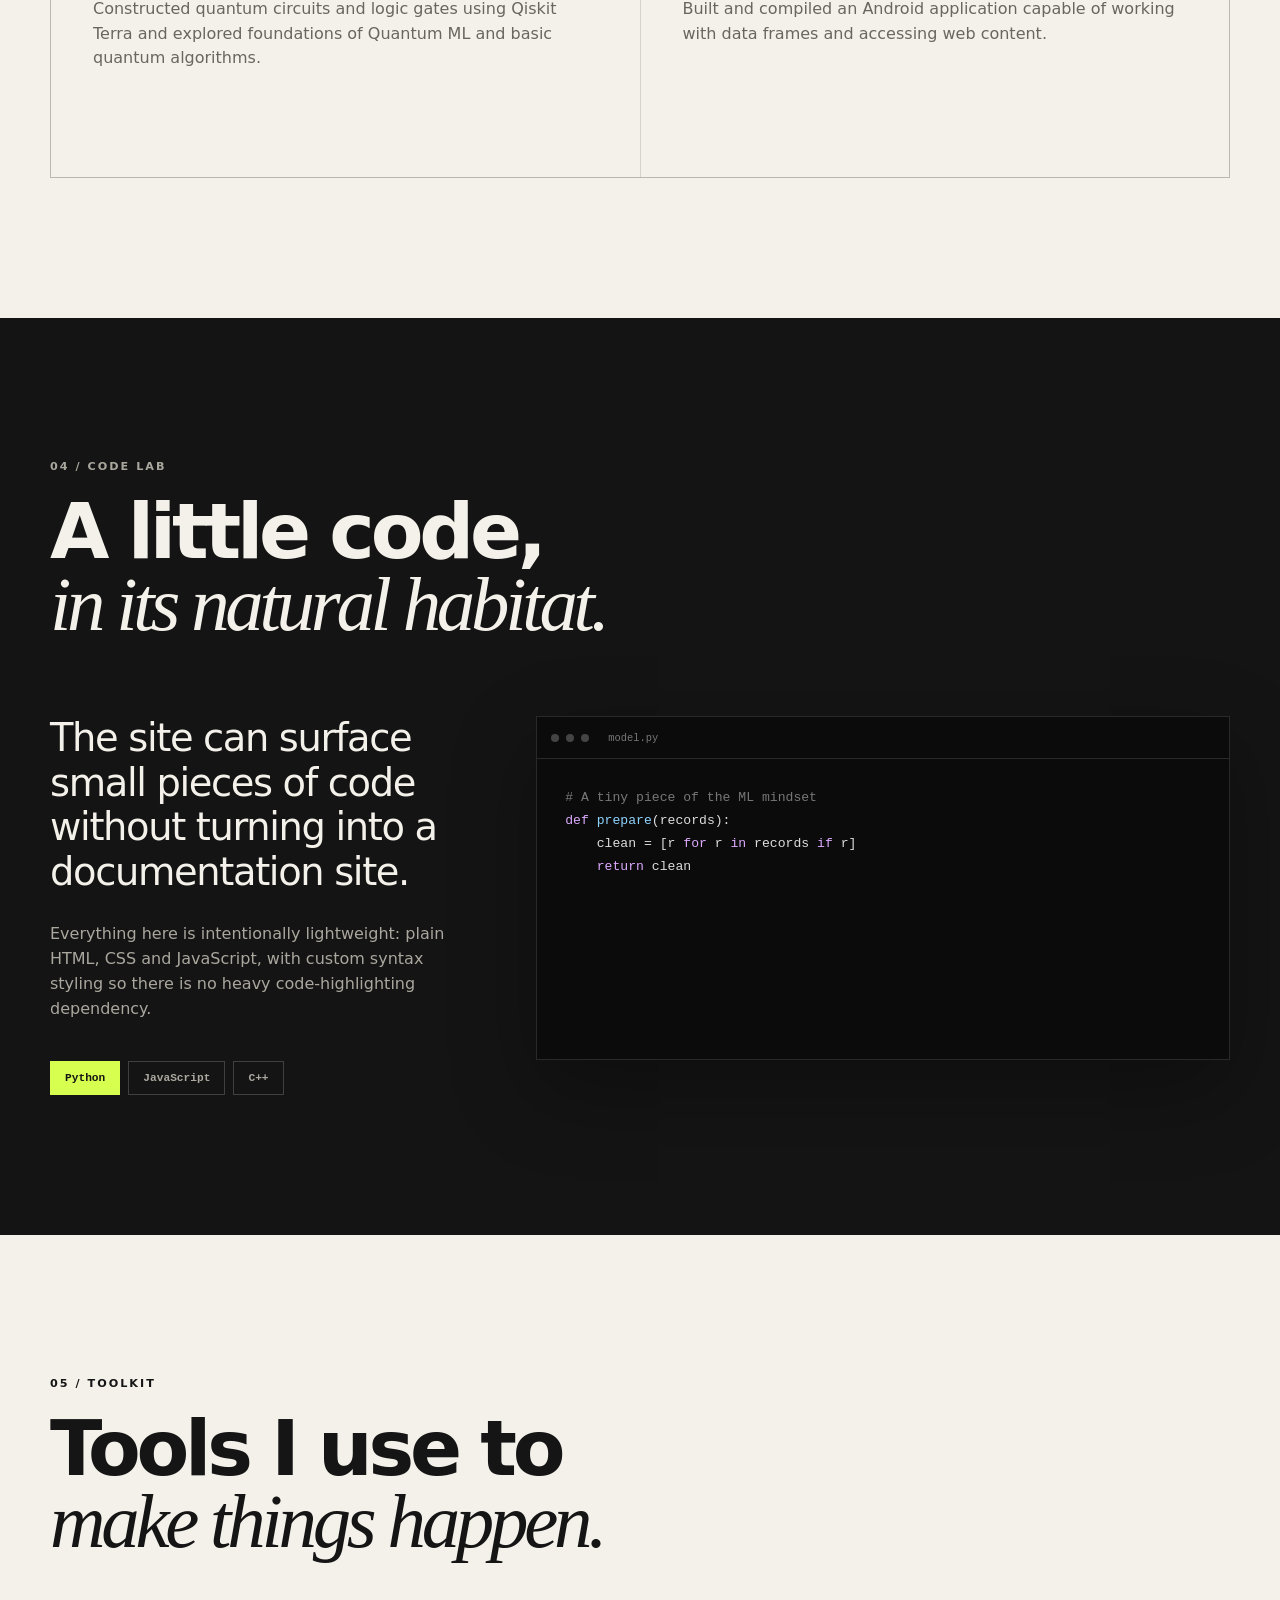
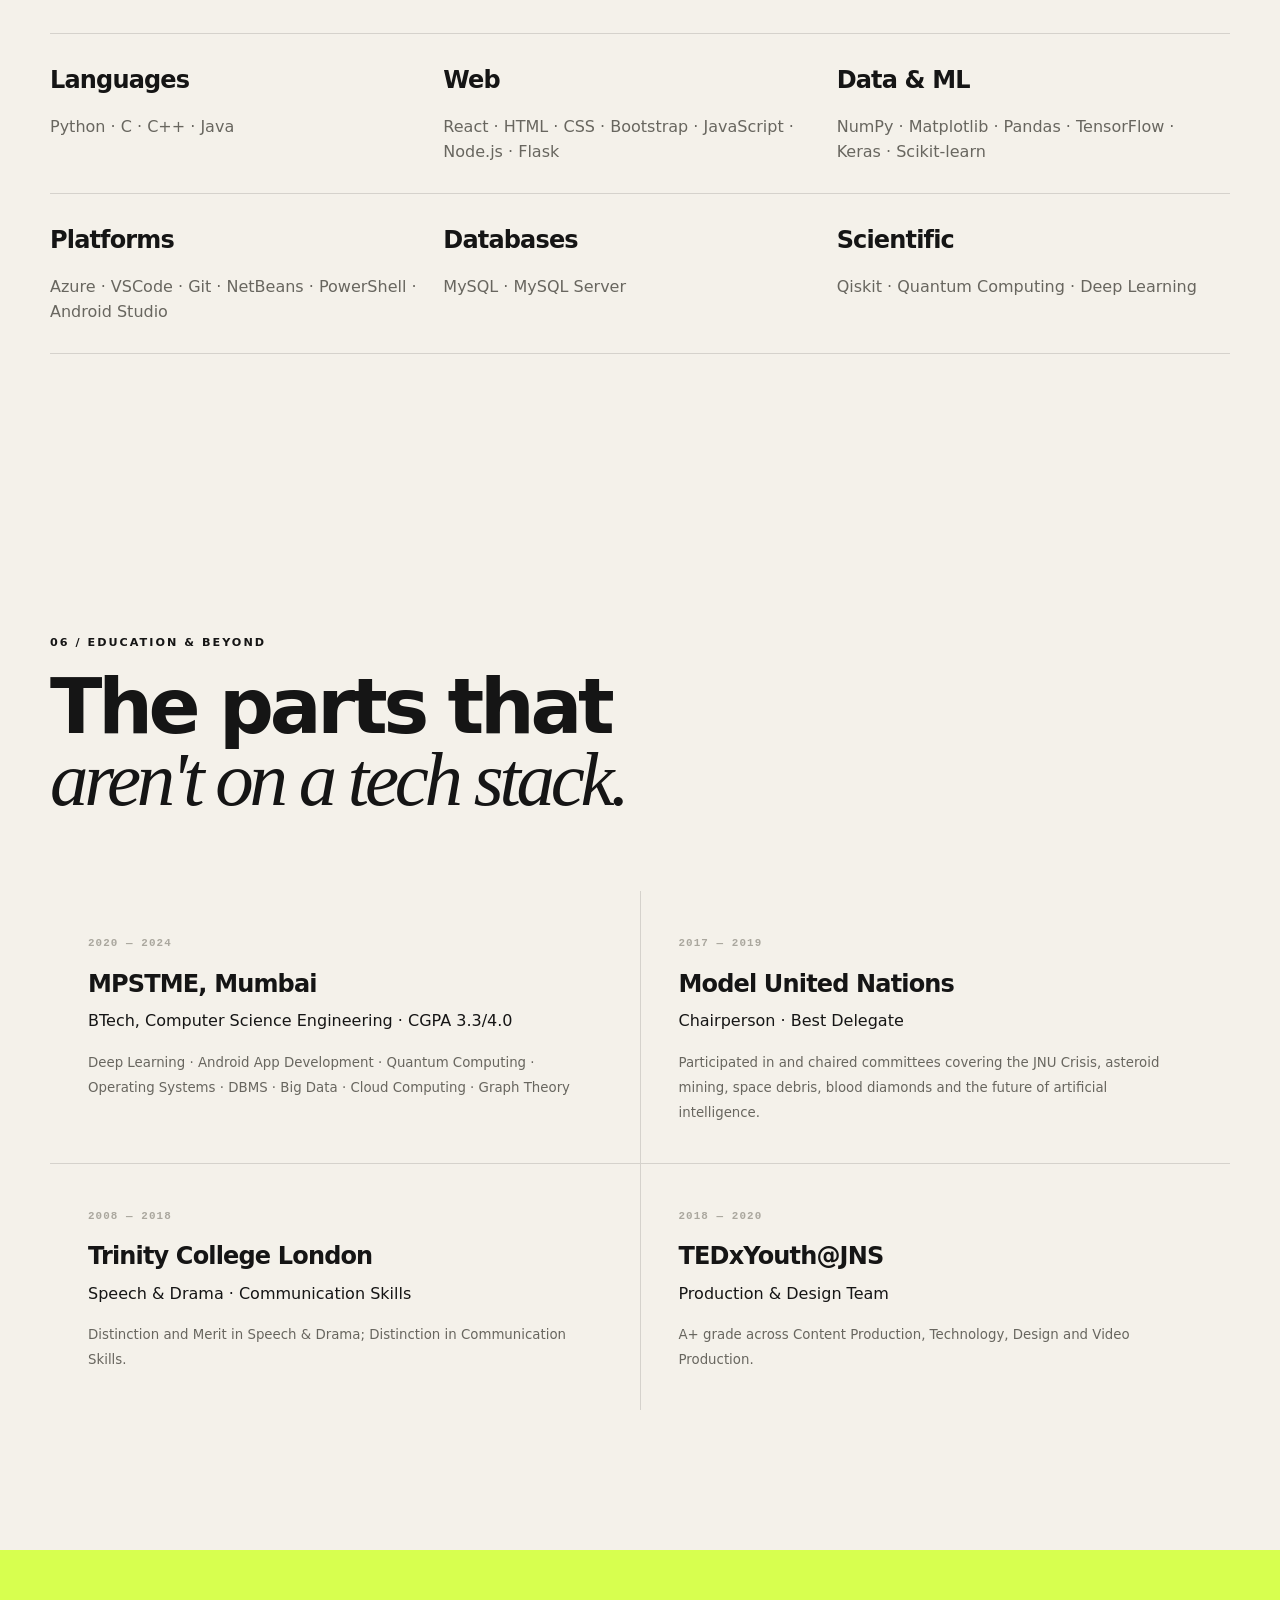
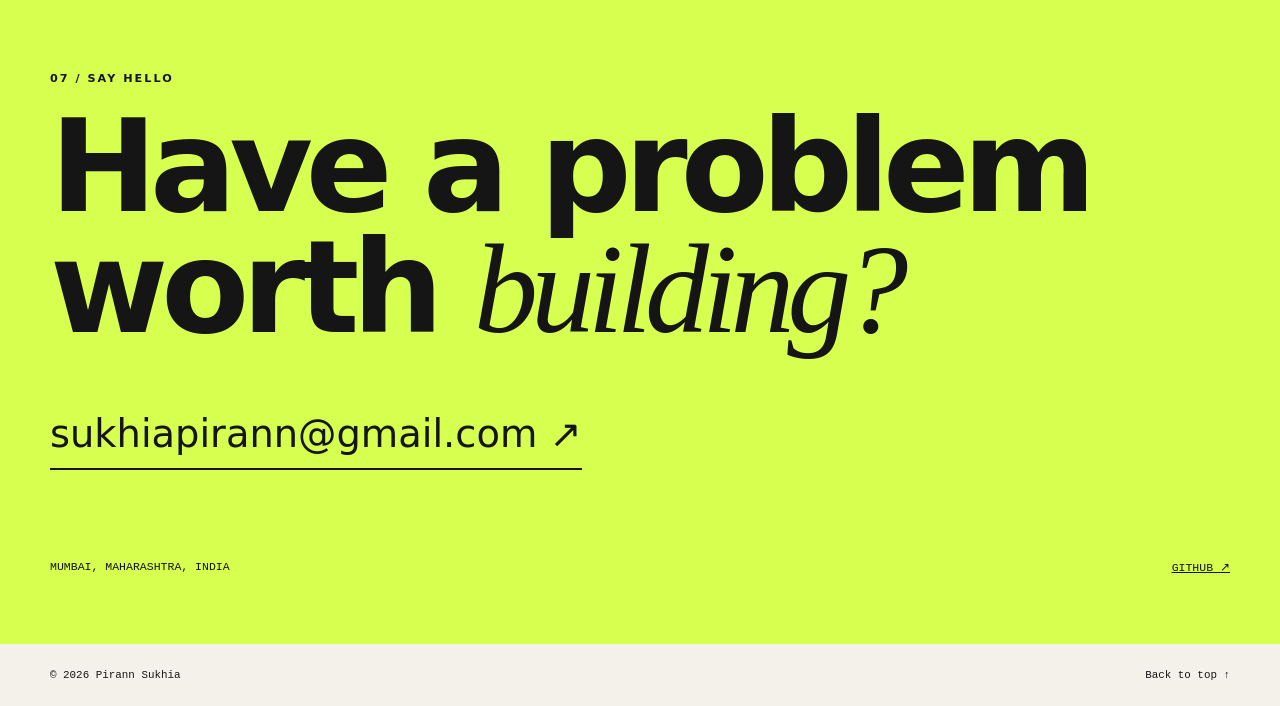
==== commit bf9c8602: "removed orbit design icon - test" ====
--- a/index.html
+++ b/index.html
@@ -1,12 +1,15 @@
 <!DOCTYPE html>
 <html lang="en">
+
 <head>
   <meta charset="UTF-8">
   <meta name="viewport" content="width=device-width, initial-scale=1.0">
-  <meta name="description" content="Pirann Sukhia — computer science, software development, data analytics, machine learning, and selected projects.">
+  <meta name="description"
+    content="Pirann Sukhia — computer science, software development, data analytics, machine learning, and selected projects.">
   <title>Pirann Sukhia — Portfolio</title>
   <link rel="stylesheet" href="styles.css">
 </head>
+
 <body>
   <header class="site-header" id="top">
     <nav class="nav container" aria-label="Primary navigation">
@@ -39,7 +42,7 @@
         </div>
       </div>
 
-      <div class="hero-orbit" aria-hidden="true">
+      <!-- <div class="hero-orbit" aria-hidden="true">
         <div class="orbit orbit-a"></div>
         <div class="orbit orbit-b"></div>
         <div class="orbit-core">PS</div>
@@ -47,7 +50,7 @@
         <span class="orbit-label label-data">DATA</span>
         <span class="orbit-label label-ml">ML</span>
         <span class="orbit-label label-code">CODE</span>
-      </div>
+      </div> -->
     </section>
 
     <section class="ticker" aria-label="Areas of interest">
@@ -103,8 +106,10 @@
             <div>
               <h3>KPMG India</h3>
               <p class="role">Data Analytics — Junior Developer</p>
-              <p>Cleaned, transformed and structured datasets; worked with Microsoft Azure to manage, pipeline and transform large-scale data; built data visualizations and dashboards for stakeholders.</p>
-              <div class="tag-row"><span>Excel</span><span>Azure</span><span>Data Pipelines</span><span>Analytics</span></div>
+              <p>Cleaned, transformed and structured datasets; worked with Microsoft Azure to manage, pipeline and
+                transform large-scale data; built data visualizations and dashboards for stakeholders.</p>
+              <div class="tag-row"><span>Excel</span><span>Azure</span><span>Data Pipelines</span><span>Analytics</span>
+              </div>
             </div>
           </article>
 
@@ -113,8 +118,10 @@
             <div>
               <h3>Protean eGov</h3>
               <p class="role">Software Development — Intern</p>
-              <p>Designed and tested REST API structures with Postman, researched a modular LLM system, and implemented and validated a transformer architecture as a technical proof-of-concept.</p>
-              <div class="tag-row"><span>REST APIs</span><span>Postman</span><span>LLMs</span><span>Transformers</span></div>
+              <p>Designed and tested REST API structures with Postman, researched a modular LLM system, and implemented
+                and validated a transformer architecture as a technical proof-of-concept.</p>
+              <div class="tag-row"><span>REST APIs</span><span>Postman</span><span>LLMs</span><span>Transformers</span>
+              </div>
             </div>
           </article>
 
@@ -123,8 +130,10 @@
             <div>
               <h3>Capgemini</h3>
               <p class="role">Software Development — Intern</p>
-              <p>Developed full-stack web applications using Flask, connected applications to MySQL, and built and trained neural networks using Python and machine-learning libraries.</p>
-              <div class="tag-row"><span>Flask</span><span>Node.js</span><span>MySQL</span><span>Python</span><span>ML</span></div>
+              <p>Developed full-stack web applications using Flask, connected applications to MySQL, and built and
+                trained neural networks using Python and machine-learning libraries.</p>
+              <div class="tag-row">
+                <span>Flask</span><span>Node.js</span><span>MySQL</span><span>Python</span><span>ML</span></div>
             </div>
           </article>
 
@@ -133,8 +142,10 @@
             <div>
               <h3>Fox Ministry</h3>
               <p class="role">Development & Prototyping — Shape-Shifting Mannequin</p>
-              <p>Designed the structure using CAD, 3D-printed components, wrote Arduino control code for actuators, and designed proportional panels to simulate changes in body size.</p>
-              <div class="tag-row"><span>CAD</span><span>Arduino</span><span>3D Printing</span><span>Prototyping</span></div>
+              <p>Designed the structure using CAD, 3D-printed components, wrote Arduino control code for actuators, and
+                designed proportional panels to simulate changes in body size.</p>
+              <div class="tag-row"><span>CAD</span><span>Arduino</span><span>3D Printing</span><span>Prototyping</span>
+              </div>
             </div>
           </article>
         </div>
@@ -153,7 +164,8 @@
           <div>
             <p class="project-type">DEEP LEARNING · FULL-STACK</p>
             <h3>Handwriting Generation Platform</h3>
-            <p>Generative Adversarial Networks trained on a large handwriting dataset, served through a Flask-based interface with raster-to-vector conversion to preserve stroke shape.</p>
+            <p>Generative Adversarial Networks trained on a large handwriting dataset, served through a Flask-based
+              interface with raster-to-vector conversion to preserve stroke shape.</p>
             <a href="#code-lab">See the code idea ↘</a>
           </div>
         </article>
@@ -162,28 +174,32 @@
           <div class="project-number">02</div>
           <p class="project-type">DATABASE MANAGEMENT</p>
           <h3>Online Auction Platform</h3>
-          <p>Java + MySQL prototype with profiles, login security, product listings, admin controls and live price updates.</p>
+          <p>Java + MySQL prototype with profiles, login security, product listings, admin controls and live price
+            updates.</p>
         </article>
 
         <article class="project-card">
           <div class="project-number">03</div>
           <p class="project-type">AI · MACHINE LEARNING</p>
           <h3>Genetic Algorithms & News Segregation</h3>
-          <p>Explored optimisation with genetic algorithms and built a Python news classification model using XGBoost, Passive Aggressive Classifiers and Logistic Regression.</p>
+          <p>Explored optimisation with genetic algorithms and built a Python news classification model using XGBoost,
+            Passive Aggressive Classifiers and Logistic Regression.</p>
         </article>
 
         <article class="project-card">
           <div class="project-number">04</div>
           <p class="project-type">QUANTUM COMPUTING</p>
           <h3>Quantum Computing with Qiskit</h3>
-          <p>Constructed quantum circuits and logic gates using Qiskit Terra and explored foundations of Quantum ML and basic quantum algorithms.</p>
+          <p>Constructed quantum circuits and logic gates using Qiskit Terra and explored foundations of Quantum ML and
+            basic quantum algorithms.</p>
         </article>
 
         <article class="project-card">
           <div class="project-number">05</div>
           <p class="project-type">MOBILE DEVELOPMENT</p>
           <h3>Android App Development</h3>
-          <p>Built and compiled an Android application capable of working with data frames and accessing web content.</p>
+          <p>Built and compiled an Android application capable of working with data frames and accessing web content.
+          </p>
         </article>
       </div>
     </section>
@@ -197,8 +213,10 @@
 
         <div class="code-layout">
           <div class="code-copy">
-            <p class="large-copy">The site can surface small pieces of code without turning into a documentation site.</p>
-            <p>Everything here is intentionally lightweight: plain HTML, CSS and JavaScript, with custom syntax styling so there is no heavy code-highlighting dependency.</p>
+            <p class="large-copy">The site can surface small pieces of code without turning into a documentation site.
+            </p>
+            <p>Everything here is intentionally lightweight: plain HTML, CSS and JavaScript, with custom syntax styling
+              so there is no heavy code-highlighting dependency.</p>
             <div class="code-tabs" role="tablist">
               <button class="code-tab active" data-code="python" role="tab">Python</button>
               <button class="code-tab" data-code="javascript" role="tab">JavaScript</button>
@@ -220,12 +238,30 @@
         <h2>Tools I use to<br><em>make things happen.</em></h2>
       </div>
       <div class="skills-grid">
-        <div class="skill-group"><h3>Languages</h3><p>Python · C · C++ · Java</p></div>
-        <div class="skill-group"><h3>Web</h3><p>React · HTML · CSS · Bootstrap · JavaScript · Node.js · Flask</p></div>
-        <div class="skill-group"><h3>Data & ML</h3><p>NumPy · Matplotlib · Pandas · TensorFlow · Keras · Scikit-learn</p></div>
-        <div class="skill-group"><h3>Platforms</h3><p>Azure · VSCode · Git · NetBeans · PowerShell · Android Studio</p></div>
-        <div class="skill-group"><h3>Databases</h3><p>MySQL · MySQL Server</p></div>
-        <div class="skill-group"><h3>Scientific</h3><p>Qiskit · Quantum Computing · Deep Learning</p></div>
+        <div class="skill-group">
+          <h3>Languages</h3>
+          <p>Python · C · C++ · Java</p>
+        </div>
+        <div class="skill-group">
+          <h3>Web</h3>
+          <p>React · HTML · CSS · Bootstrap · JavaScript · Node.js · Flask</p>
+        </div>
+        <div class="skill-group">
+          <h3>Data & ML</h3>
+          <p>NumPy · Matplotlib · Pandas · TensorFlow · Keras · Scikit-learn</p>
+        </div>
+        <div class="skill-group">
+          <h3>Platforms</h3>
+          <p>Azure · VSCode · Git · NetBeans · PowerShell · Android Studio</p>
+        </div>
+        <div class="skill-group">
+          <h3>Databases</h3>
+          <p>MySQL · MySQL Server</p>
+        </div>
+        <div class="skill-group">
+          <h3>Scientific</h3>
+          <p>Qiskit · Quantum Computing · Deep Learning</p>
+        </div>
       </div>
     </section>
 
@@ -239,13 +275,15 @@
           <span class="year">2020 — 2024</span>
           <h3>MPSTME, Mumbai</h3>
           <p>BTech, Computer Science Engineering · CGPA 3.3/4.0</p>
-          <small>Deep Learning · Android App Development · Quantum Computing · Operating Systems · DBMS · Big Data · Cloud Computing · Graph Theory</small>
+          <small>Deep Learning · Android App Development · Quantum Computing · Operating Systems · DBMS · Big Data ·
+            Cloud Computing · Graph Theory</small>
         </div>
         <div>
           <span class="year">2017 — 2019</span>
           <h3>Model United Nations</h3>
           <p>Chairperson · Best Delegate</p>
-          <small>Participated in and chaired committees covering the JNU Crisis, asteroid mining, space debris, blood diamonds and the future of artificial intelligence.</small>
+          <small>Participated in and chaired committees covering the JNU Crisis, asteroid mining, space debris, blood
+            diamonds and the future of artificial intelligence.</small>
         </div>
         <div>
           <span class="year">2008 — 2018</span>
@@ -282,4 +320,5 @@
 
   <script src="script.js" defer></script>
 </body>
-</html>
+
+</html>
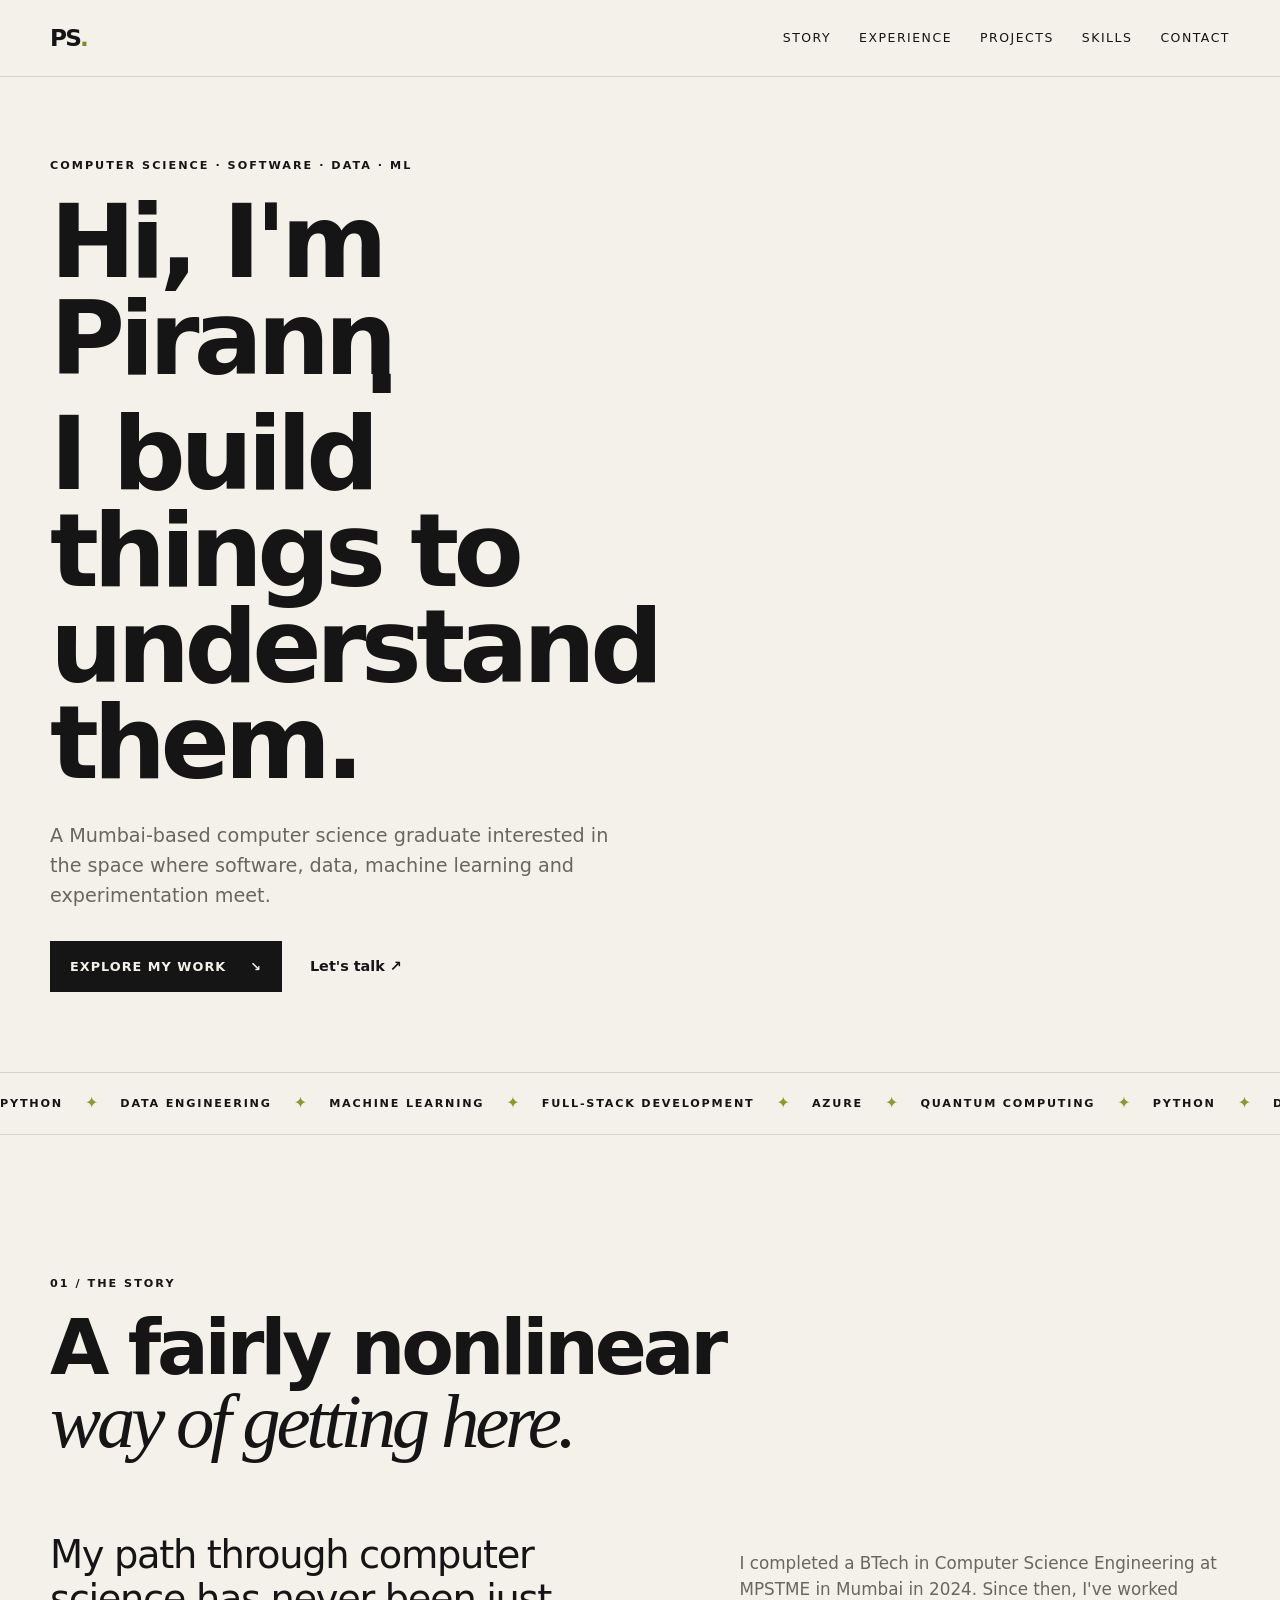
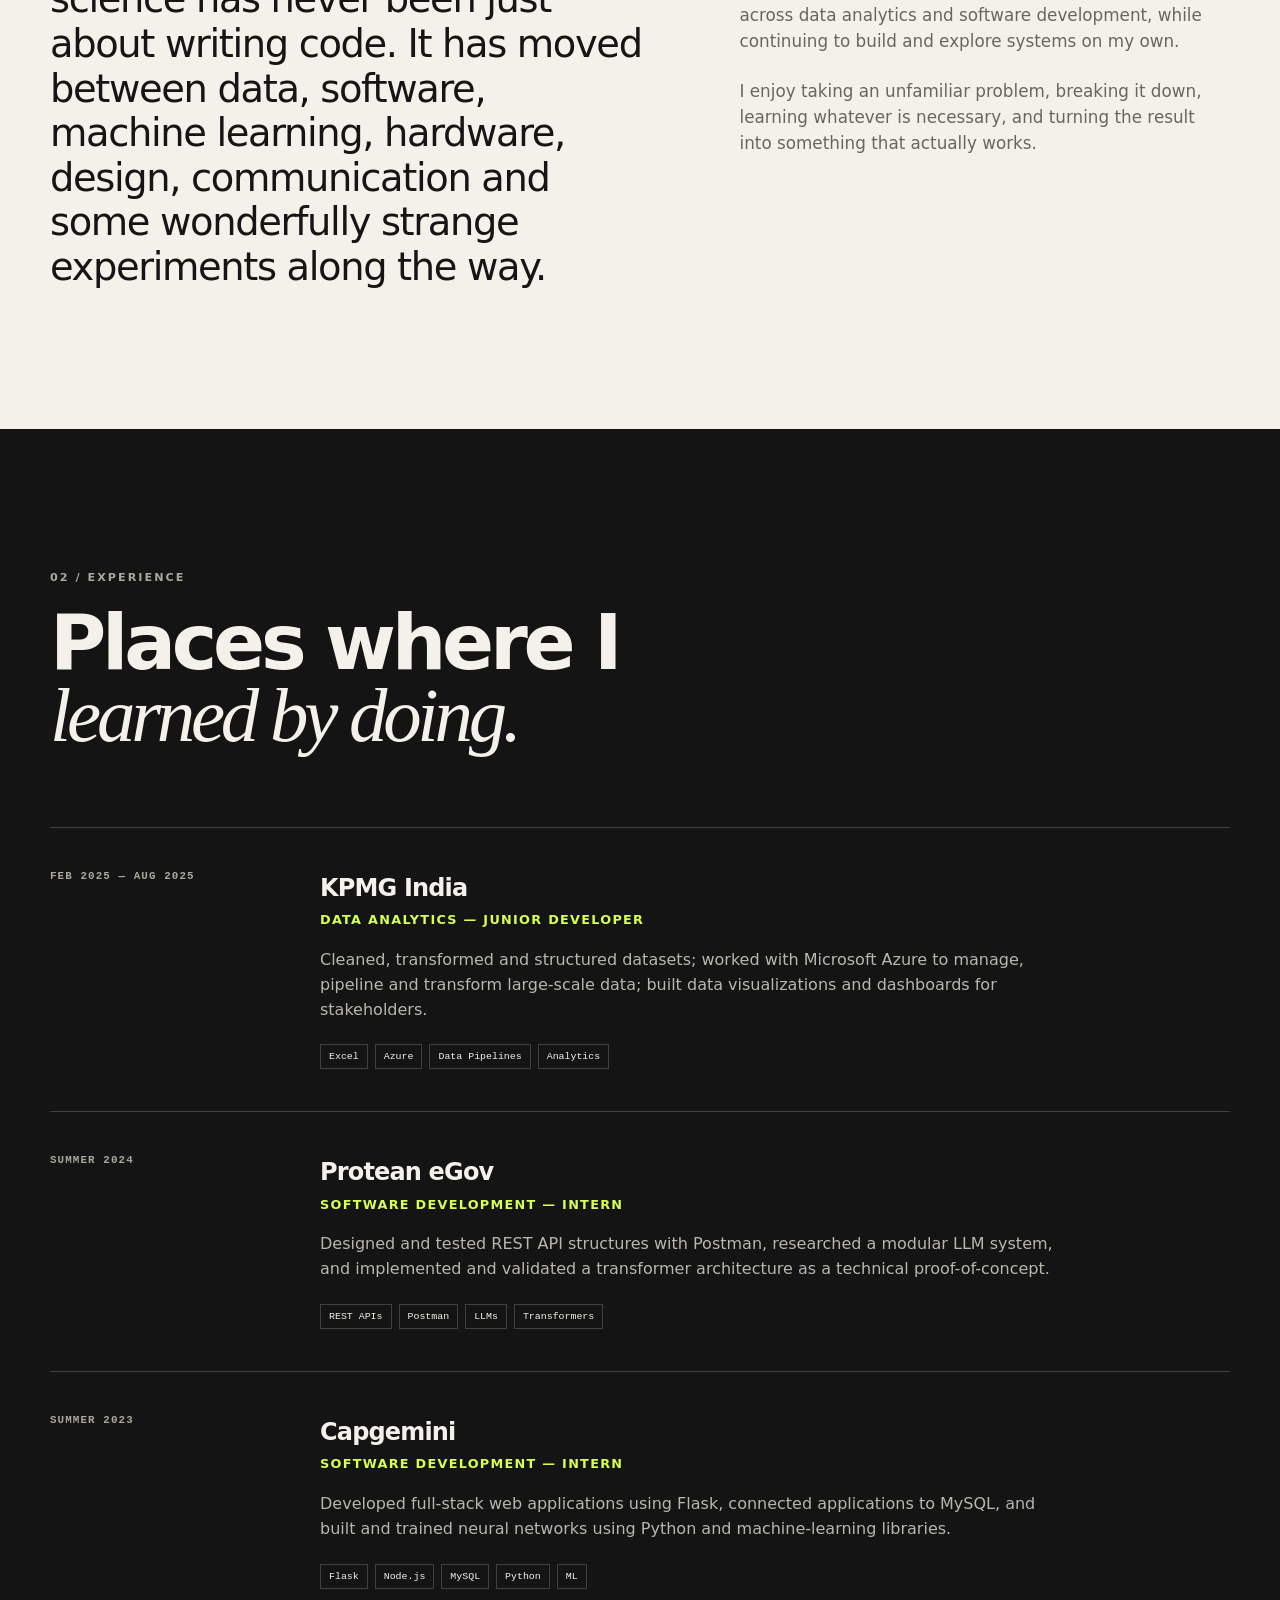
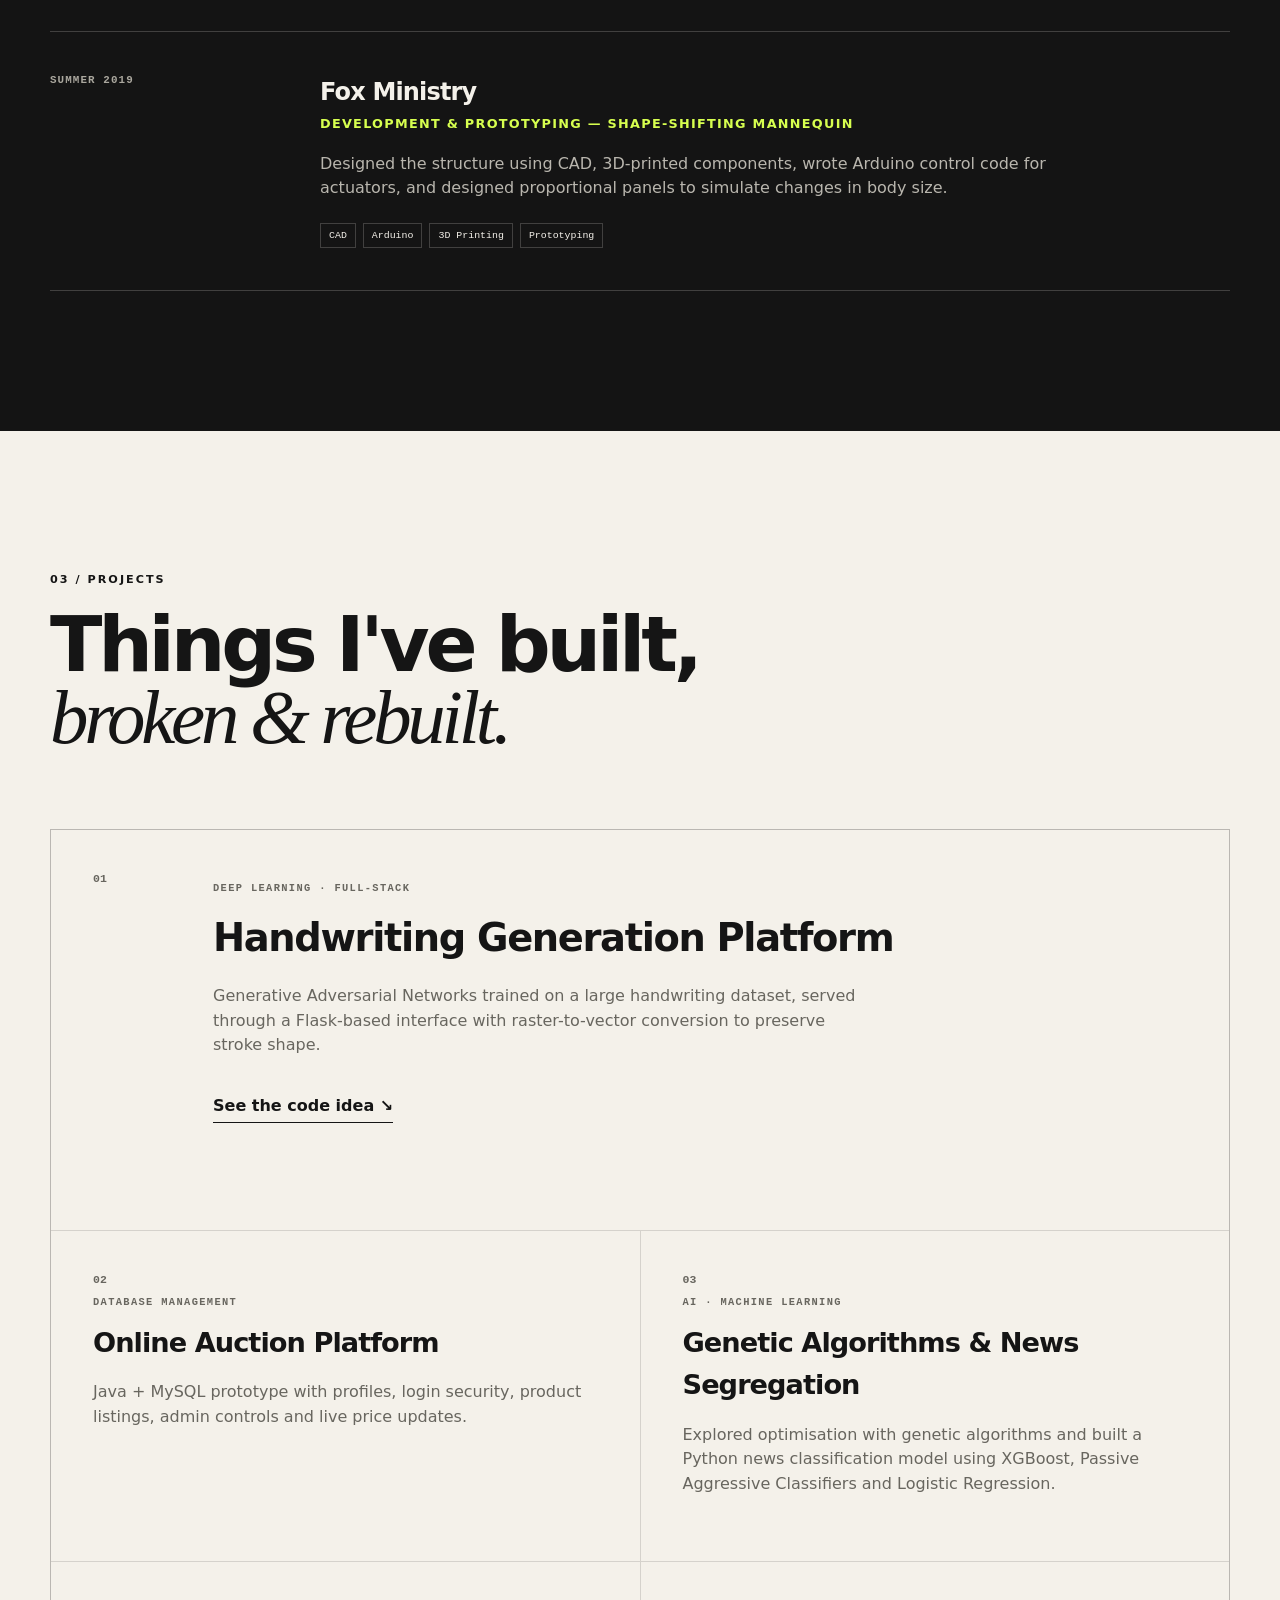
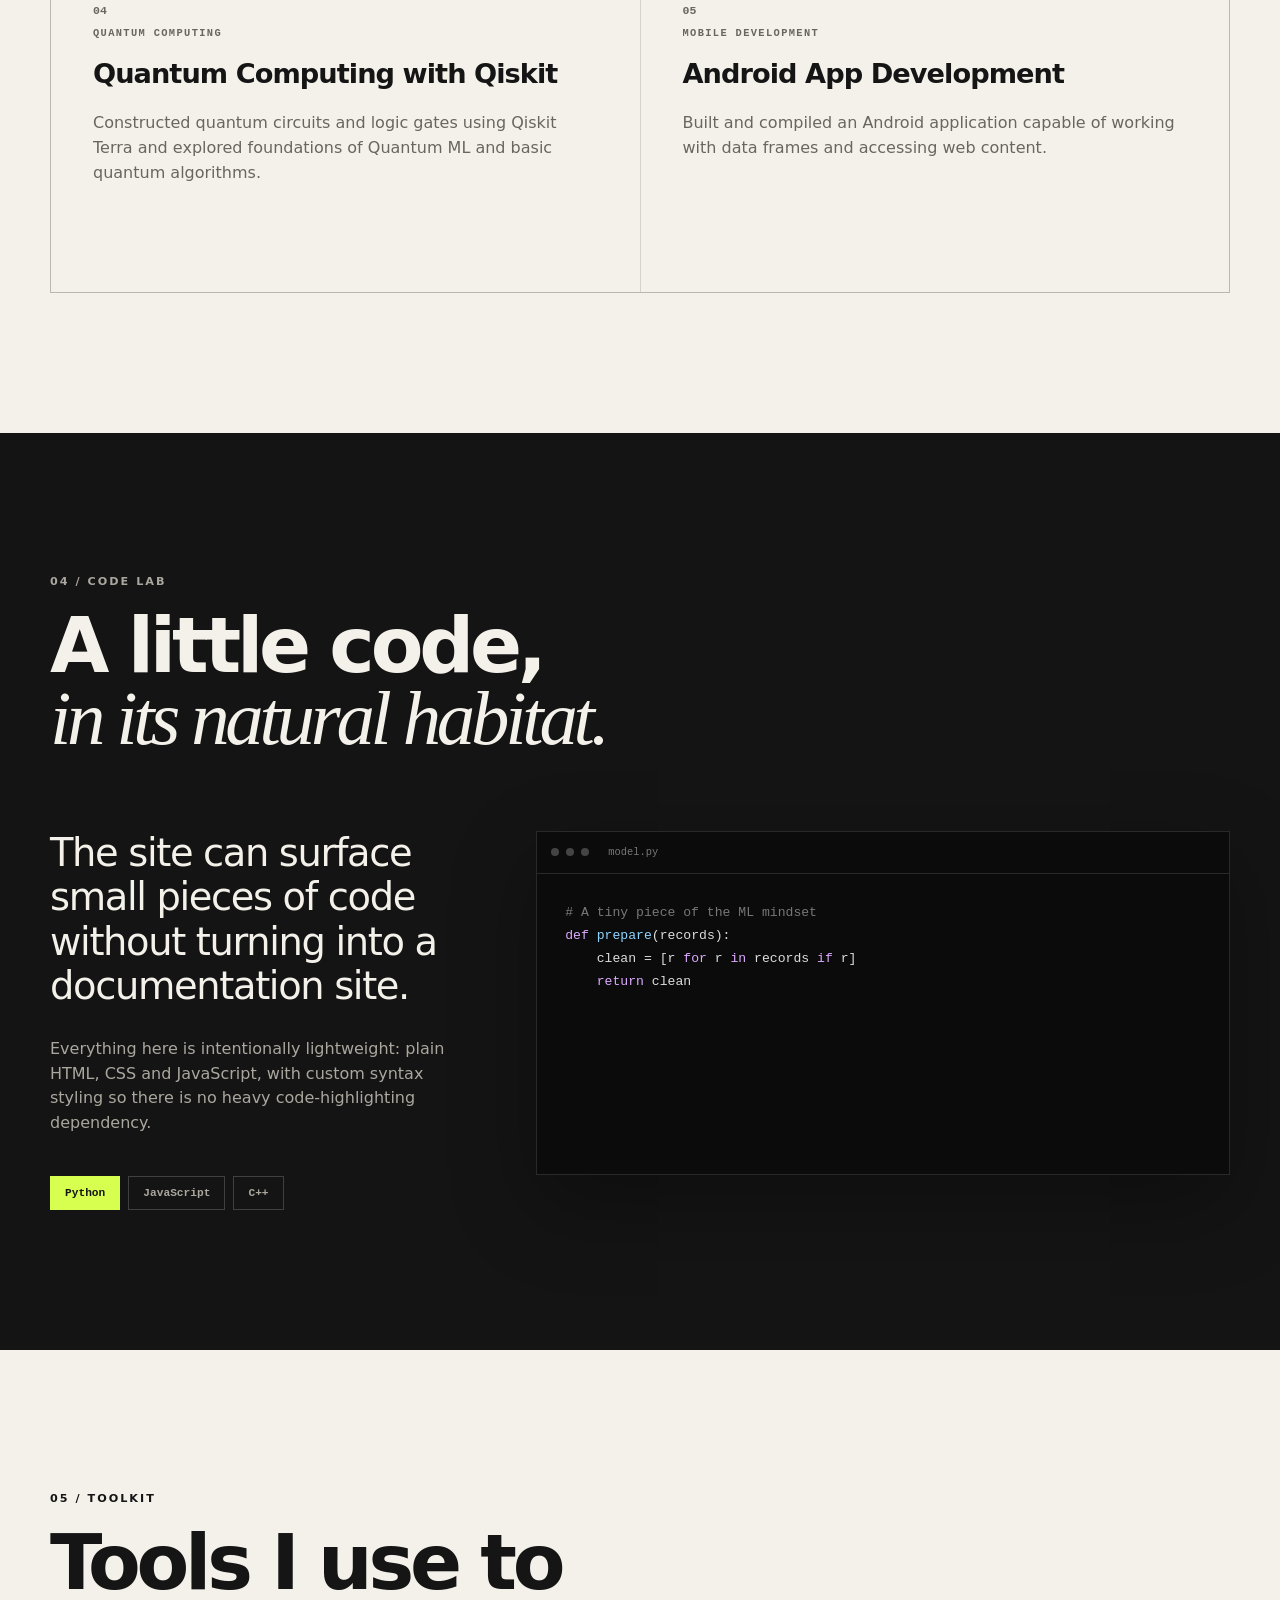
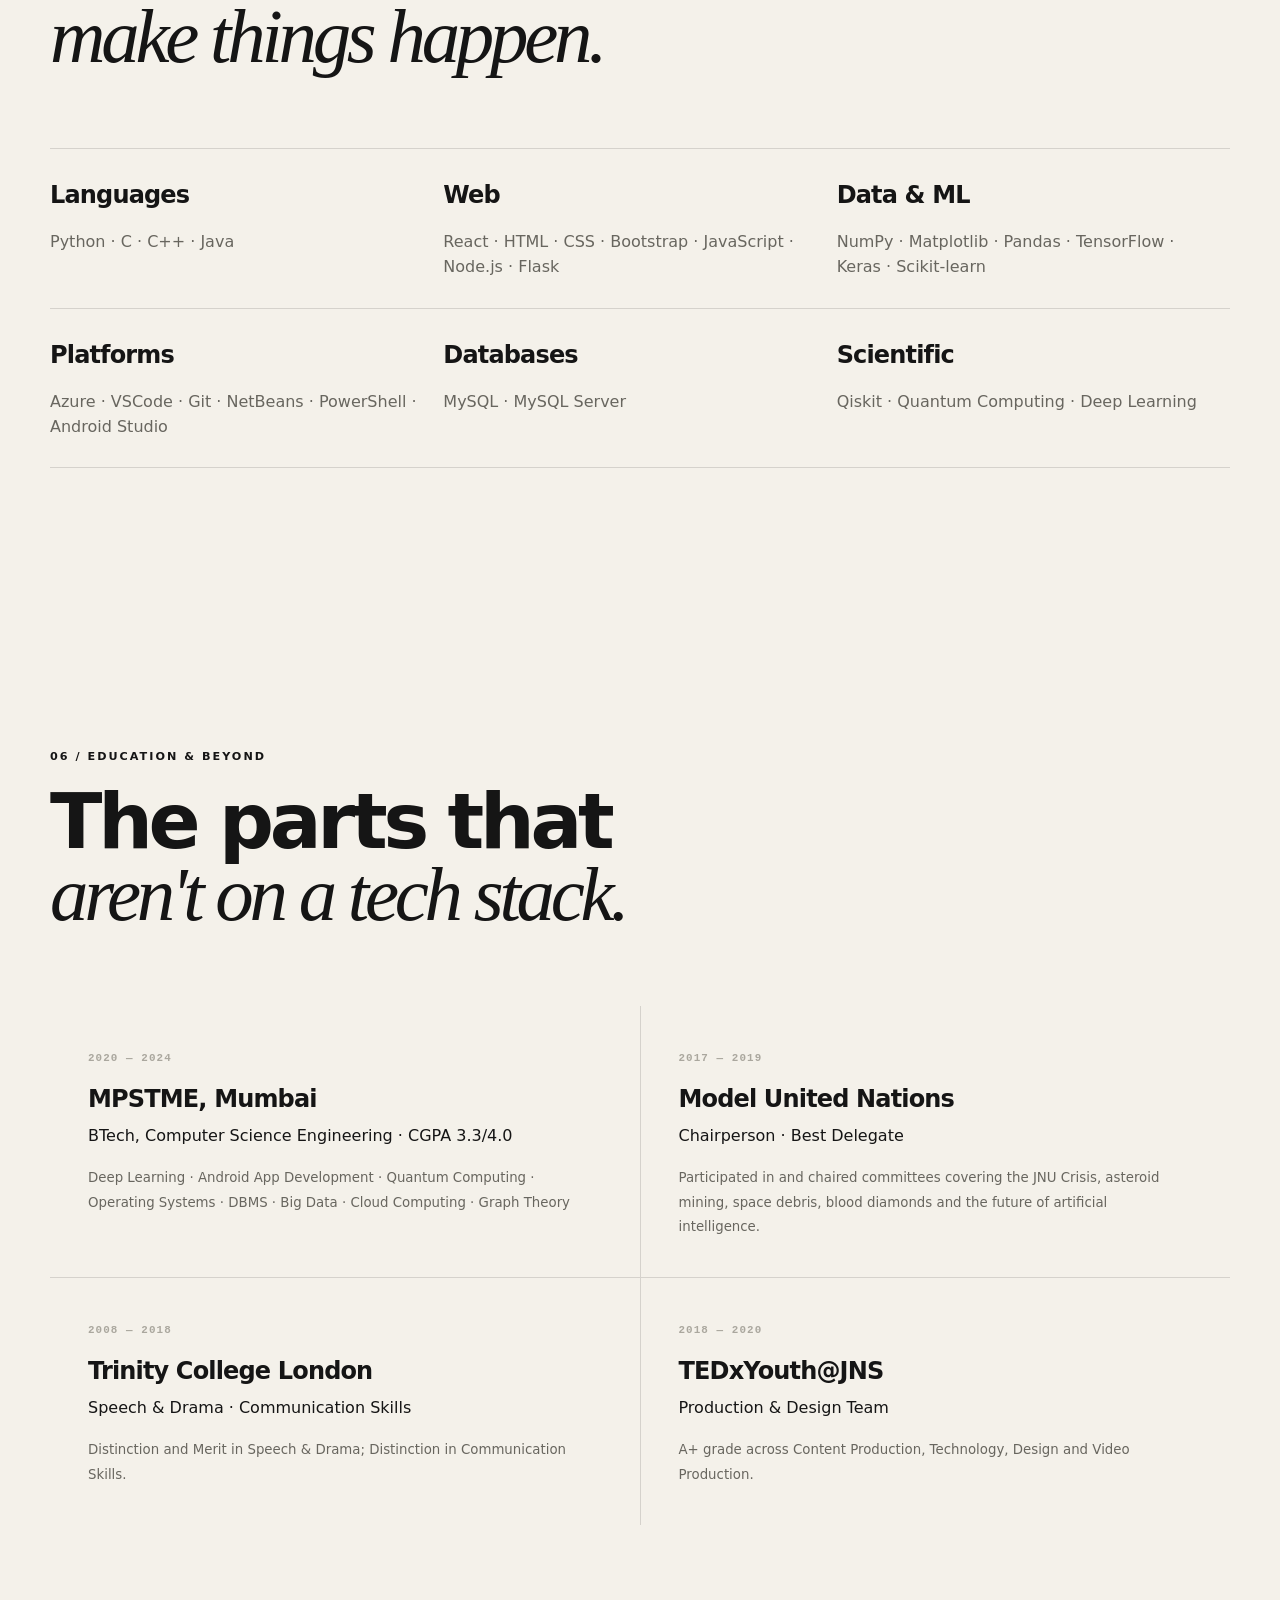
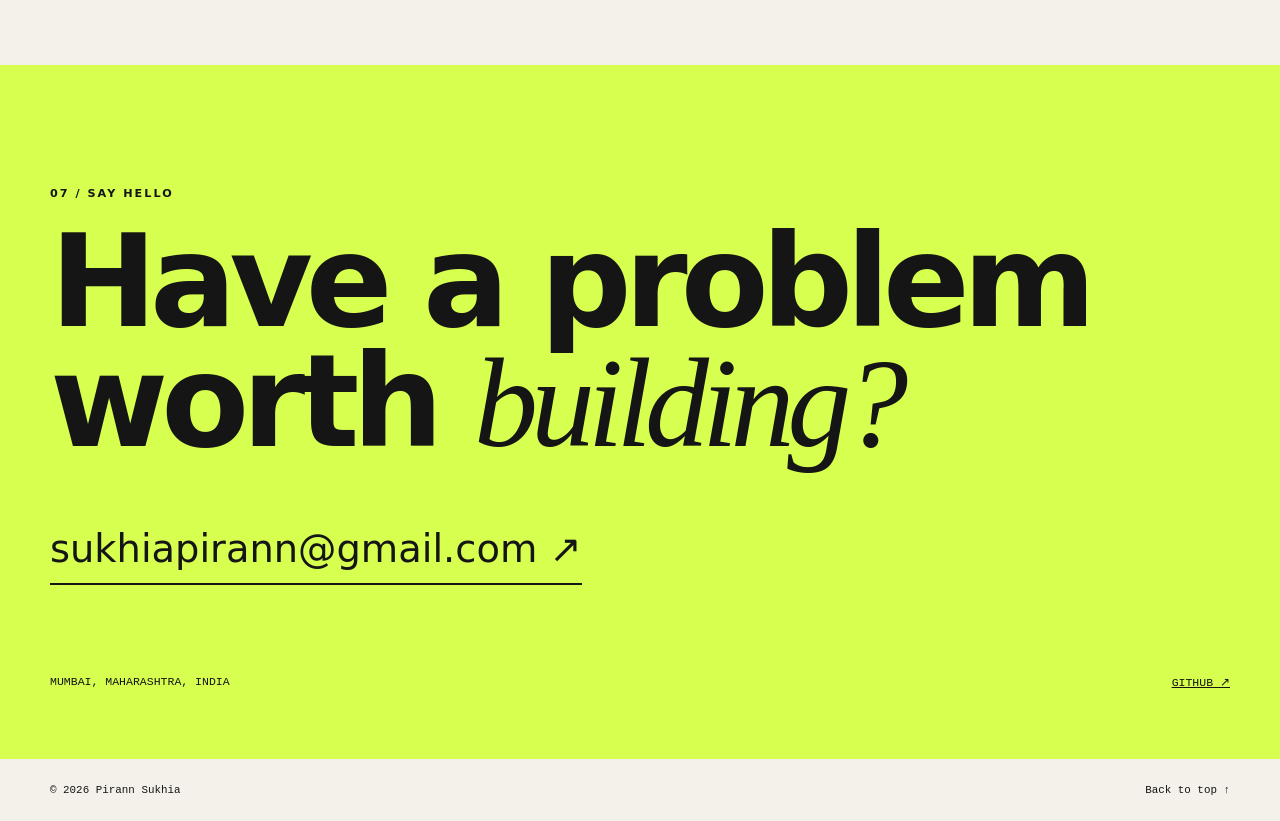
==== commit ccf04184: "fixes to name easter egg" ====
--- a/index.html
+++ b/index.html
@@ -1,15 +1,12 @@
 <!DOCTYPE html>
 <html lang="en">
-
 <head>
   <meta charset="UTF-8">
   <meta name="viewport" content="width=device-width, initial-scale=1.0">
-  <meta name="description"
-    content="Pirann Sukhia — computer science, software development, data analytics, machine learning, and selected projects.">
+  <meta name="description" content="Pirann Sukhia — computer science, software development, data analytics, machine learning, and selected projects.">
   <title>Pirann Sukhia — Portfolio</title>
   <link rel="stylesheet" href="styles.css">
 </head>
-
 <body>
   <header class="site-header" id="top">
     <nav class="nav container" aria-label="Primary navigation">
@@ -31,7 +28,9 @@
     <section class="hero container">
       <div class="hero-copy">
         <p class="eyebrow">COMPUTER SCIENCE · SOFTWARE · DATA · ML</p>
-        <h1>Hi, I'm <em>Pirann</em>.<br>I build things to<br>understand them.</h1>
+        <h1>Hi, I'm <span class="pirann-name" aria-label="Pirann, 3point1four">
+          <span class="pirann-visual" aria-hidden="true"></span><span class="pirann-selectable">Pirann</span>
+        </span>.<br>I build things to<br>understand them.</h1>
         <p class="hero-text">
           A Mumbai-based computer science graduate interested in the space where
           software, data, machine learning and experimentation meet.
@@ -42,7 +41,8 @@
         </div>
       </div>
 
-      <!-- <div class="hero-orbit" aria-hidden="true">
+      <!-- Orbit design temporarily disabled.
+      <div class="hero-orbit" aria-hidden="true">
         <div class="orbit orbit-a"></div>
         <div class="orbit orbit-b"></div>
         <div class="orbit-core">PS</div>
@@ -50,7 +50,8 @@
         <span class="orbit-label label-data">DATA</span>
         <span class="orbit-label label-ml">ML</span>
         <span class="orbit-label label-code">CODE</span>
-      </div> -->
+      </div>
+      -->
     </section>
 
     <section class="ticker" aria-label="Areas of interest">
@@ -106,10 +107,8 @@
             <div>
               <h3>KPMG India</h3>
               <p class="role">Data Analytics — Junior Developer</p>
-              <p>Cleaned, transformed and structured datasets; worked with Microsoft Azure to manage, pipeline and
-                transform large-scale data; built data visualizations and dashboards for stakeholders.</p>
-              <div class="tag-row"><span>Excel</span><span>Azure</span><span>Data Pipelines</span><span>Analytics</span>
-              </div>
+              <p>Cleaned, transformed and structured datasets; worked with Microsoft Azure to manage, pipeline and transform large-scale data; built data visualizations and dashboards for stakeholders.</p>
+              <div class="tag-row"><span>Excel</span><span>Azure</span><span>Data Pipelines</span><span>Analytics</span></div>
             </div>
           </article>
 
@@ -118,10 +117,8 @@
             <div>
               <h3>Protean eGov</h3>
               <p class="role">Software Development — Intern</p>
-              <p>Designed and tested REST API structures with Postman, researched a modular LLM system, and implemented
-                and validated a transformer architecture as a technical proof-of-concept.</p>
-              <div class="tag-row"><span>REST APIs</span><span>Postman</span><span>LLMs</span><span>Transformers</span>
-              </div>
+              <p>Designed and tested REST API structures with Postman, researched a modular LLM system, and implemented and validated a transformer architecture as a technical proof-of-concept.</p>
+              <div class="tag-row"><span>REST APIs</span><span>Postman</span><span>LLMs</span><span>Transformers</span></div>
             </div>
           </article>
 
@@ -130,10 +127,8 @@
             <div>
               <h3>Capgemini</h3>
               <p class="role">Software Development — Intern</p>
-              <p>Developed full-stack web applications using Flask, connected applications to MySQL, and built and
-                trained neural networks using Python and machine-learning libraries.</p>
-              <div class="tag-row">
-                <span>Flask</span><span>Node.js</span><span>MySQL</span><span>Python</span><span>ML</span></div>
+              <p>Developed full-stack web applications using Flask, connected applications to MySQL, and built and trained neural networks using Python and machine-learning libraries.</p>
+              <div class="tag-row"><span>Flask</span><span>Node.js</span><span>MySQL</span><span>Python</span><span>ML</span></div>
             </div>
           </article>
 
@@ -142,10 +137,8 @@
             <div>
               <h3>Fox Ministry</h3>
               <p class="role">Development & Prototyping — Shape-Shifting Mannequin</p>
-              <p>Designed the structure using CAD, 3D-printed components, wrote Arduino control code for actuators, and
-                designed proportional panels to simulate changes in body size.</p>
-              <div class="tag-row"><span>CAD</span><span>Arduino</span><span>3D Printing</span><span>Prototyping</span>
-              </div>
+              <p>Designed the structure using CAD, 3D-printed components, wrote Arduino control code for actuators, and designed proportional panels to simulate changes in body size.</p>
+              <div class="tag-row"><span>CAD</span><span>Arduino</span><span>3D Printing</span><span>Prototyping</span></div>
             </div>
           </article>
         </div>
@@ -164,8 +157,7 @@
           <div>
             <p class="project-type">DEEP LEARNING · FULL-STACK</p>
             <h3>Handwriting Generation Platform</h3>
-            <p>Generative Adversarial Networks trained on a large handwriting dataset, served through a Flask-based
-              interface with raster-to-vector conversion to preserve stroke shape.</p>
+            <p>Generative Adversarial Networks trained on a large handwriting dataset, served through a Flask-based interface with raster-to-vector conversion to preserve stroke shape.</p>
             <a href="#code-lab">See the code idea ↘</a>
           </div>
         </article>
@@ -174,32 +166,28 @@
           <div class="project-number">02</div>
           <p class="project-type">DATABASE MANAGEMENT</p>
           <h3>Online Auction Platform</h3>
-          <p>Java + MySQL prototype with profiles, login security, product listings, admin controls and live price
-            updates.</p>
+          <p>Java + MySQL prototype with profiles, login security, product listings, admin controls and live price updates.</p>
         </article>
 
         <article class="project-card">
           <div class="project-number">03</div>
           <p class="project-type">AI · MACHINE LEARNING</p>
           <h3>Genetic Algorithms & News Segregation</h3>
-          <p>Explored optimisation with genetic algorithms and built a Python news classification model using XGBoost,
-            Passive Aggressive Classifiers and Logistic Regression.</p>
+          <p>Explored optimisation with genetic algorithms and built a Python news classification model using XGBoost, Passive Aggressive Classifiers and Logistic Regression.</p>
         </article>
 
         <article class="project-card">
           <div class="project-number">04</div>
           <p class="project-type">QUANTUM COMPUTING</p>
           <h3>Quantum Computing with Qiskit</h3>
-          <p>Constructed quantum circuits and logic gates using Qiskit Terra and explored foundations of Quantum ML and
-            basic quantum algorithms.</p>
+          <p>Constructed quantum circuits and logic gates using Qiskit Terra and explored foundations of Quantum ML and basic quantum algorithms.</p>
         </article>
 
         <article class="project-card">
           <div class="project-number">05</div>
           <p class="project-type">MOBILE DEVELOPMENT</p>
           <h3>Android App Development</h3>
-          <p>Built and compiled an Android application capable of working with data frames and accessing web content.
-          </p>
+          <p>Built and compiled an Android application capable of working with data frames and accessing web content.</p>
         </article>
       </div>
     </section>
@@ -213,10 +201,8 @@
 
         <div class="code-layout">
           <div class="code-copy">
-            <p class="large-copy">The site can surface small pieces of code without turning into a documentation site.
-            </p>
-            <p>Everything here is intentionally lightweight: plain HTML, CSS and JavaScript, with custom syntax styling
-              so there is no heavy code-highlighting dependency.</p>
+            <p class="large-copy">The site can surface small pieces of code without turning into a documentation site.</p>
+            <p>Everything here is intentionally lightweight: plain HTML, CSS and JavaScript, with custom syntax styling so there is no heavy code-highlighting dependency.</p>
             <div class="code-tabs" role="tablist">
               <button class="code-tab active" data-code="python" role="tab">Python</button>
               <button class="code-tab" data-code="javascript" role="tab">JavaScript</button>
@@ -238,30 +224,12 @@
         <h2>Tools I use to<br><em>make things happen.</em></h2>
       </div>
       <div class="skills-grid">
-        <div class="skill-group">
-          <h3>Languages</h3>
-          <p>Python · C · C++ · Java</p>
-        </div>
-        <div class="skill-group">
-          <h3>Web</h3>
-          <p>React · HTML · CSS · Bootstrap · JavaScript · Node.js · Flask</p>
-        </div>
-        <div class="skill-group">
-          <h3>Data & ML</h3>
-          <p>NumPy · Matplotlib · Pandas · TensorFlow · Keras · Scikit-learn</p>
-        </div>
-        <div class="skill-group">
-          <h3>Platforms</h3>
-          <p>Azure · VSCode · Git · NetBeans · PowerShell · Android Studio</p>
-        </div>
-        <div class="skill-group">
-          <h3>Databases</h3>
-          <p>MySQL · MySQL Server</p>
-        </div>
-        <div class="skill-group">
-          <h3>Scientific</h3>
-          <p>Qiskit · Quantum Computing · Deep Learning</p>
-        </div>
+        <div class="skill-group"><h3>Languages</h3><p>Python · C · C++ · Java</p></div>
+        <div class="skill-group"><h3>Web</h3><p>React · HTML · CSS · Bootstrap · JavaScript · Node.js · Flask</p></div>
+        <div class="skill-group"><h3>Data & ML</h3><p>NumPy · Matplotlib · Pandas · TensorFlow · Keras · Scikit-learn</p></div>
+        <div class="skill-group"><h3>Platforms</h3><p>Azure · VSCode · Git · NetBeans · PowerShell · Android Studio</p></div>
+        <div class="skill-group"><h3>Databases</h3><p>MySQL · MySQL Server</p></div>
+        <div class="skill-group"><h3>Scientific</h3><p>Qiskit · Quantum Computing · Deep Learning</p></div>
       </div>
     </section>
 
@@ -275,15 +243,13 @@
           <span class="year">2020 — 2024</span>
           <h3>MPSTME, Mumbai</h3>
           <p>BTech, Computer Science Engineering · CGPA 3.3/4.0</p>
-          <small>Deep Learning · Android App Development · Quantum Computing · Operating Systems · DBMS · Big Data ·
-            Cloud Computing · Graph Theory</small>
+          <small>Deep Learning · Android App Development · Quantum Computing · Operating Systems · DBMS · Big Data · Cloud Computing · Graph Theory</small>
         </div>
         <div>
           <span class="year">2017 — 2019</span>
           <h3>Model United Nations</h3>
           <p>Chairperson · Best Delegate</p>
-          <small>Participated in and chaired committees covering the JNU Crisis, asteroid mining, space debris, blood
-            diamonds and the future of artificial intelligence.</small>
+          <small>Participated in and chaired committees covering the JNU Crisis, asteroid mining, space debris, blood diamonds and the future of artificial intelligence.</small>
         </div>
         <div>
           <span class="year">2008 — 2018</span>
@@ -320,5 +286,4 @@
 
   <script src="script.js" defer></script>
 </body>
-
-</html>+</html>
--- a/styles.css
+++ b/styles.css
@@ -47,6 +47,52 @@
 .eyebrow { margin: 0 0 20px; font-size: .7rem; font-weight: 800; letter-spacing: .18em; }
 .hero h1, h2 { margin: 0; letter-spacing: -.055em; line-height: .94; }
 .hero h1 { font-size: clamp(3.8rem, 8vw, 7.6rem); }
+.pirann-name {
+  position: relative;
+  display: inline-block;
+  width: 3.05em;
+  height: 1em;
+  cursor: default;
+  vertical-align: baseline;
+}
+.pirann-visual,
+.pirann-selectable {
+  position: absolute;
+  inset: 0;
+  display: block;
+  white-space: nowrap;
+}
+.pirann-visual {
+  z-index: 2;
+  pointer-events: none;
+}
+.pirann-selectable {
+  z-index: 1;
+  color: transparent;
+  user-select: text;
+  -webkit-user-select: text;
+}
+.pirann-selectable::selection {
+  background: #19a7a5;
+  color: transparent;
+}
+.pirann-name::selection {
+  background: #19a7a5;
+}
+.pirann-letter {
+  display: inline-block;
+  opacity: 1;
+  transform: translateY(0);
+  transition: opacity .11s linear, transform .11s linear;
+}
+.pirann-letter.is-hidden {
+  opacity: 0;
+  transform: translateY(-.02em);
+}
+.pirann-letter.is-highlighted {
+  background: #19a7a5;
+  color: var(--ink);
+}
 h2 { font-size: clamp(3rem, 6vw, 5.8rem); }
 em { font-family: var(--serif); font-weight: 400; }
 .hero-text { max-width: 580px; margin: 30px 0; color: var(--muted); font-size: clamp(1rem, 1.5vw, 1.2rem); }
@@ -134,7 +180,7 @@
   .container { width: min(100% - 32px, 1180px); }
   .nav { height: 64px; }.nav-toggle { display: grid; gap: 5px; padding: 10px; }.nav-toggle span { display: block; width: 22px; height: 1px; background: var(--ink); }
   .nav-links { display: none; position: absolute; top: 64px; left: 0; right: 0; background: var(--bg); border-bottom: 1px solid var(--line); padding: 22px 16px; flex-direction: column; align-items: flex-start; }.nav-links.open { display: flex; }
-  .hero { grid-template-columns: 1fr; padding-block: 65px; }.hero-orbit { max-width: 330px; margin-top: 15px; }
+  .hero { grid-template-columns: 1fr; padding-block: 65px; }
   .story-grid, .code-layout { grid-template-columns: 1fr; gap: 45px; }.section { padding-block: 90px; }
   .timeline-item { grid-template-columns: 1fr; gap: 12px; }.project-grid { grid-template-columns: 1fr; }.project-card.featured { grid-column: auto; grid-template-columns: 55px 1fr; min-height: 0; }.project-card { min-height: 0; padding: 30px 22px; }
   .skills-grid, .education-grid { grid-template-columns: 1fr; }.skill-group { padding: 24px 0; }.education-grid > div { min-height: 0; padding: 30px 24px; }
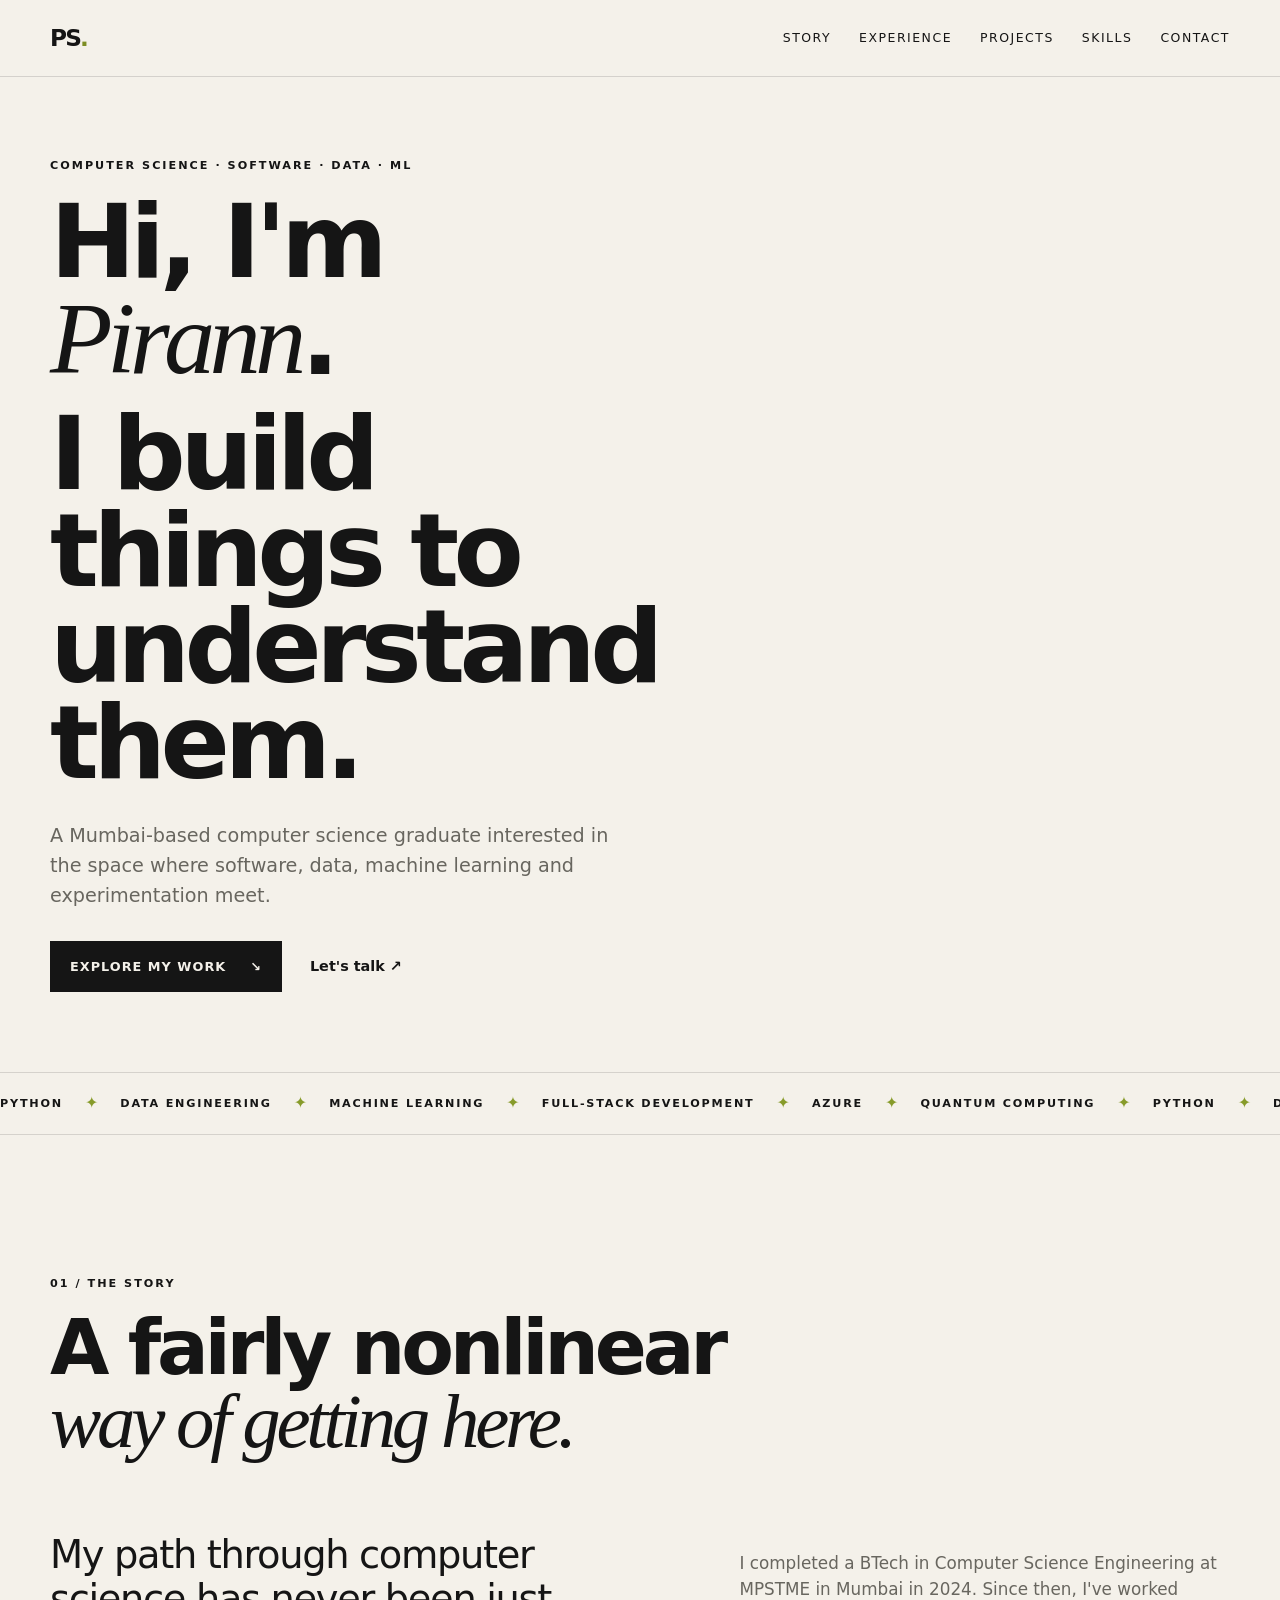
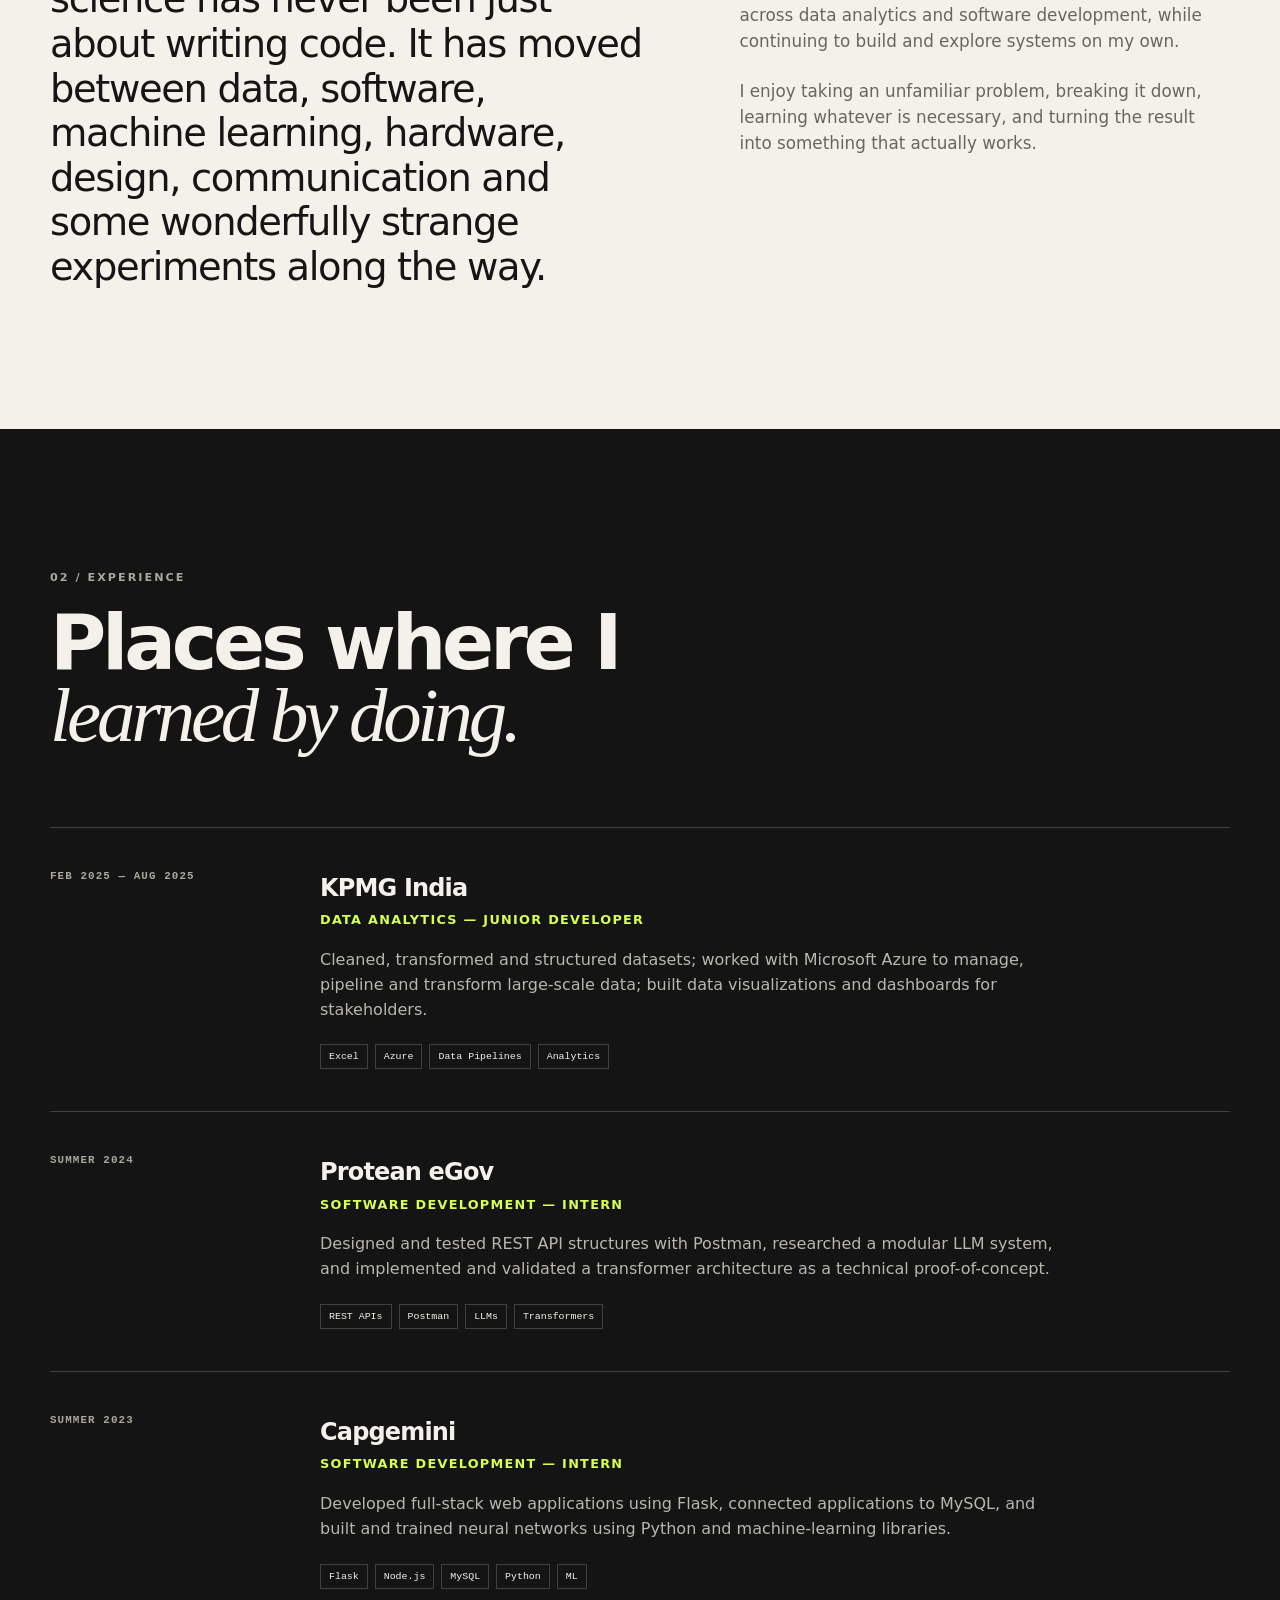
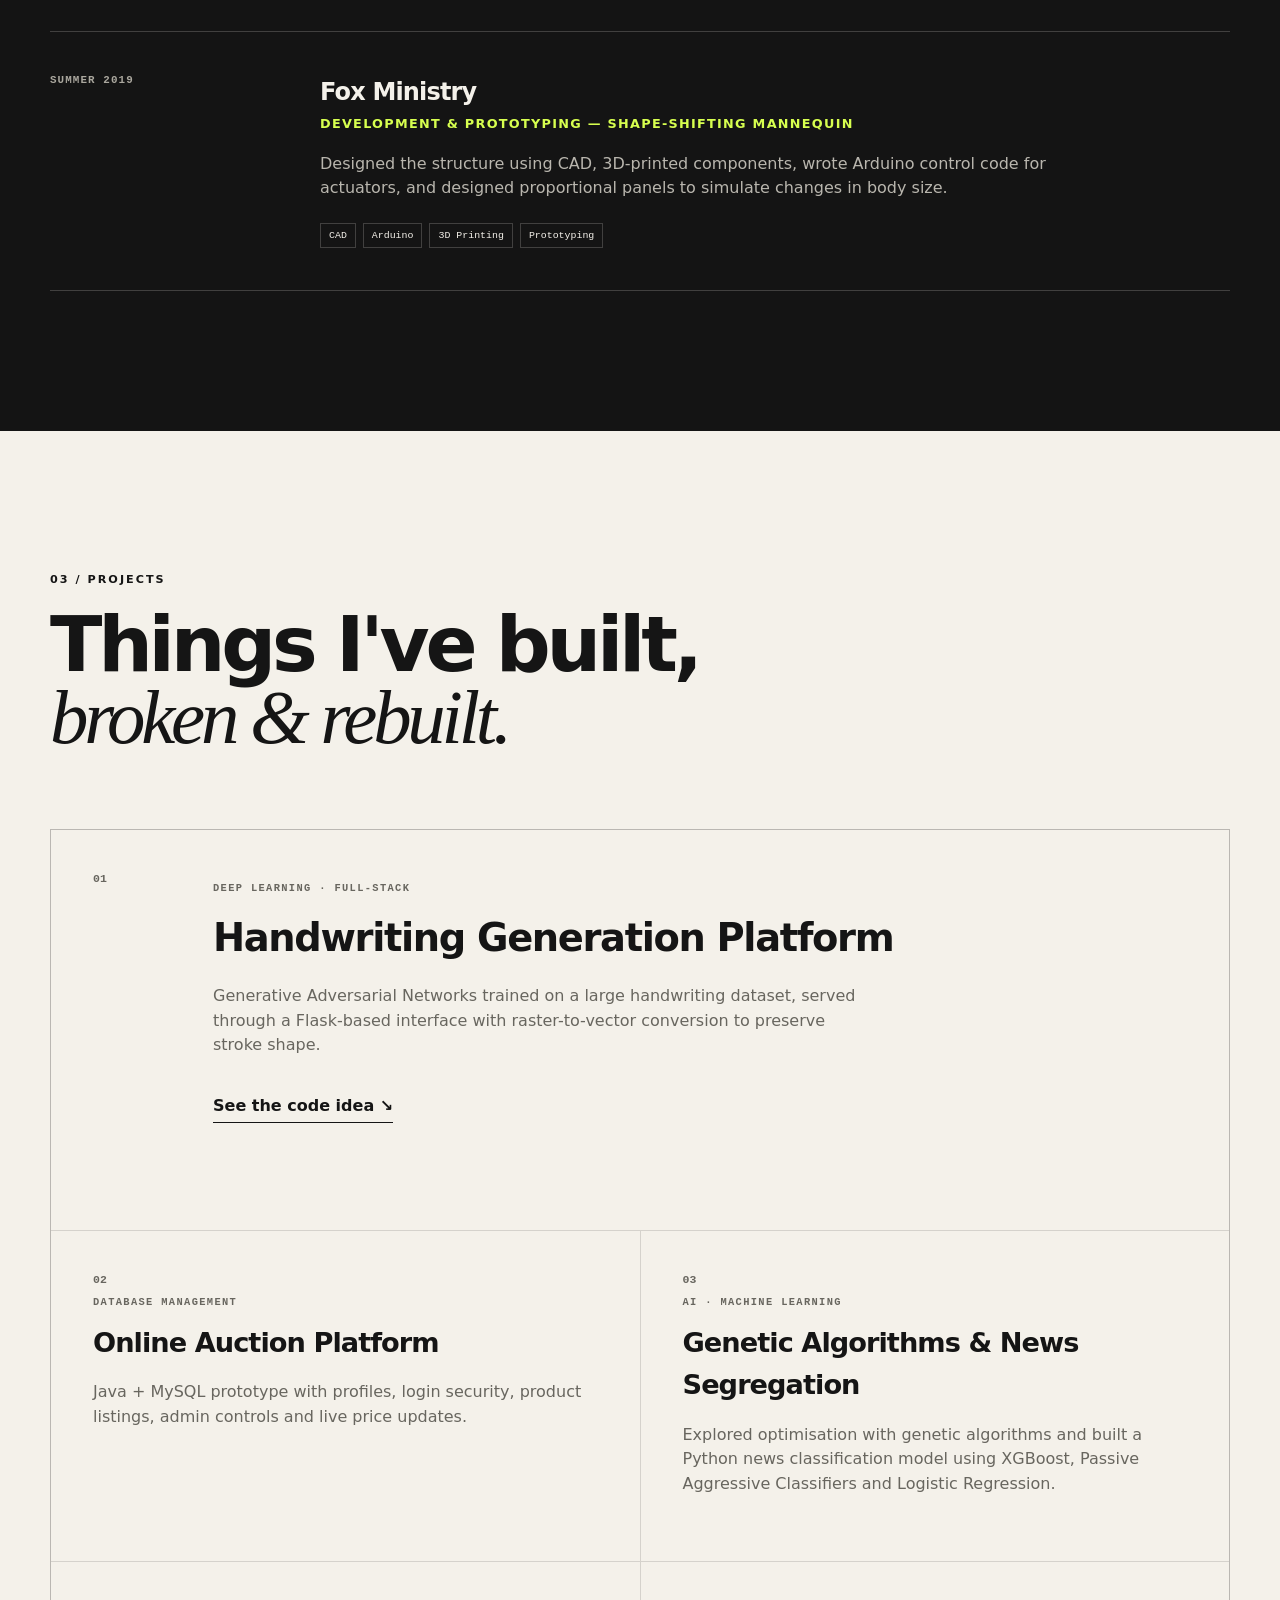
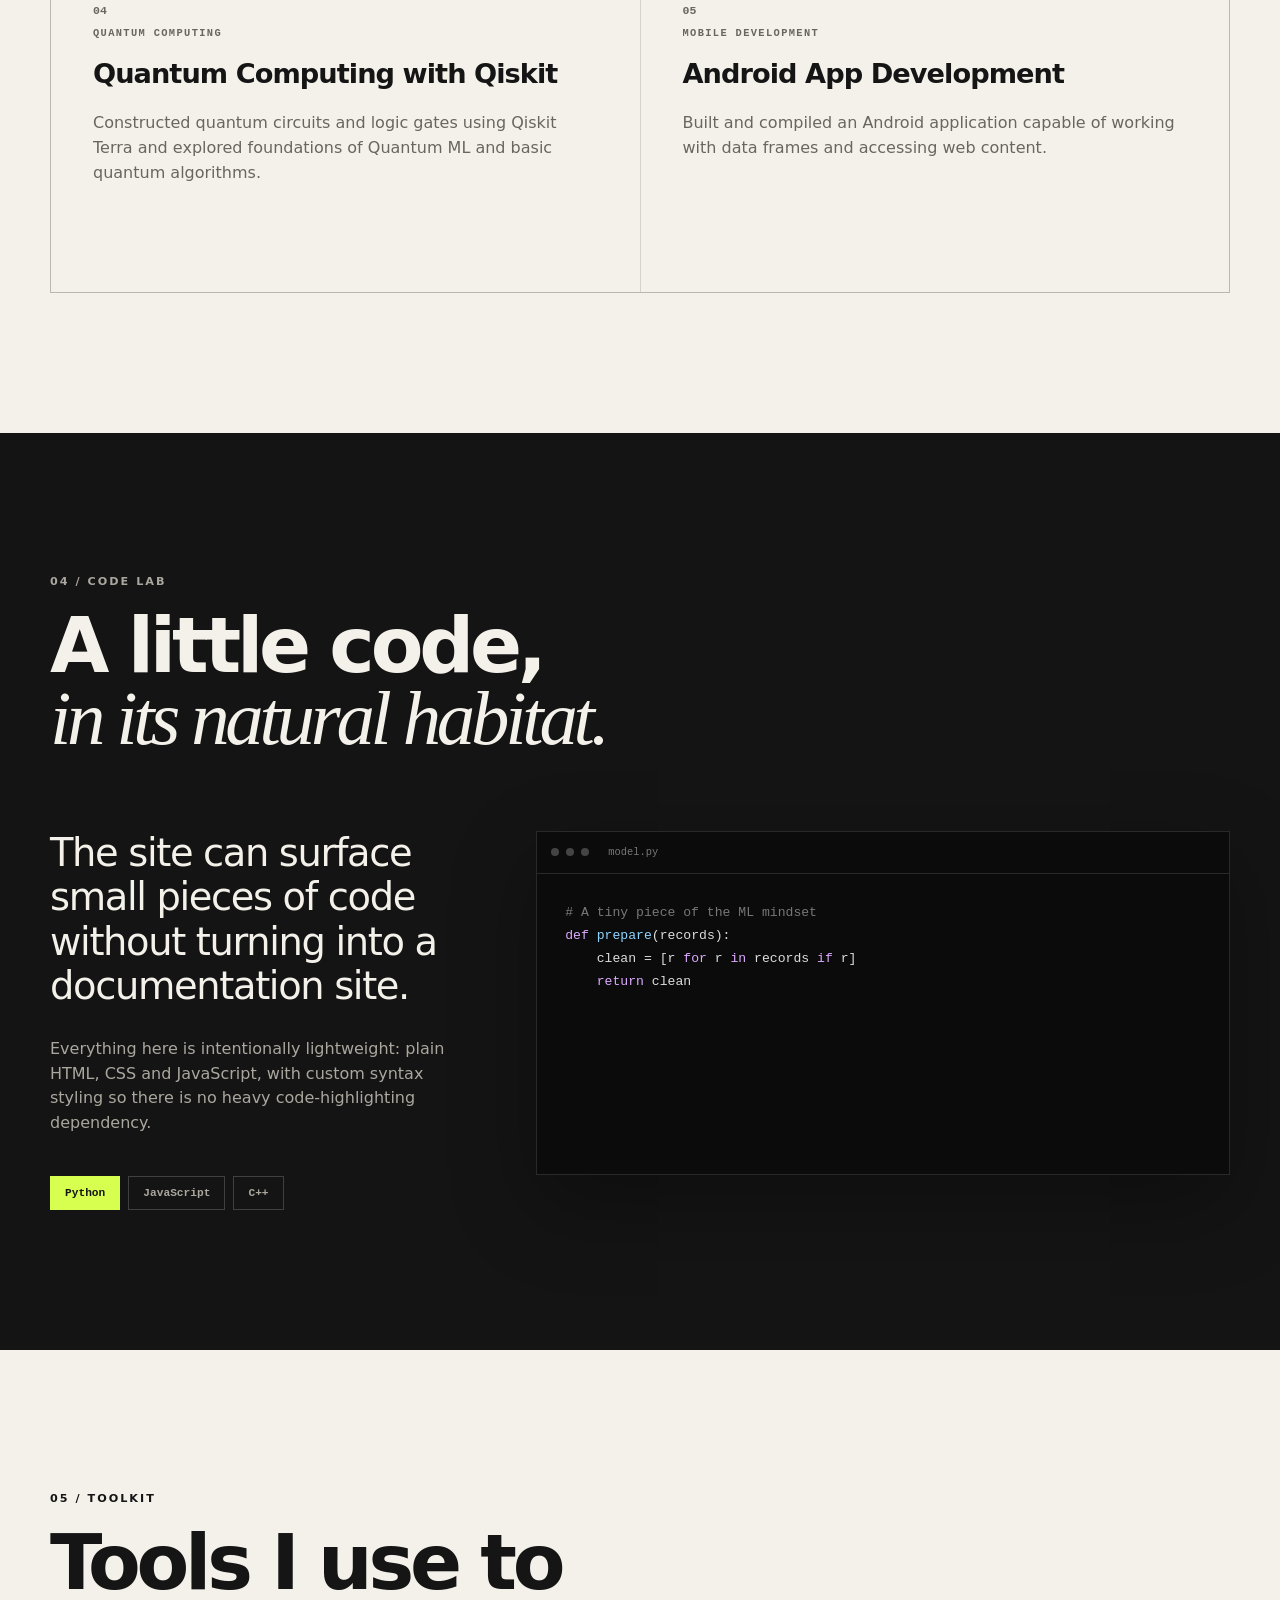
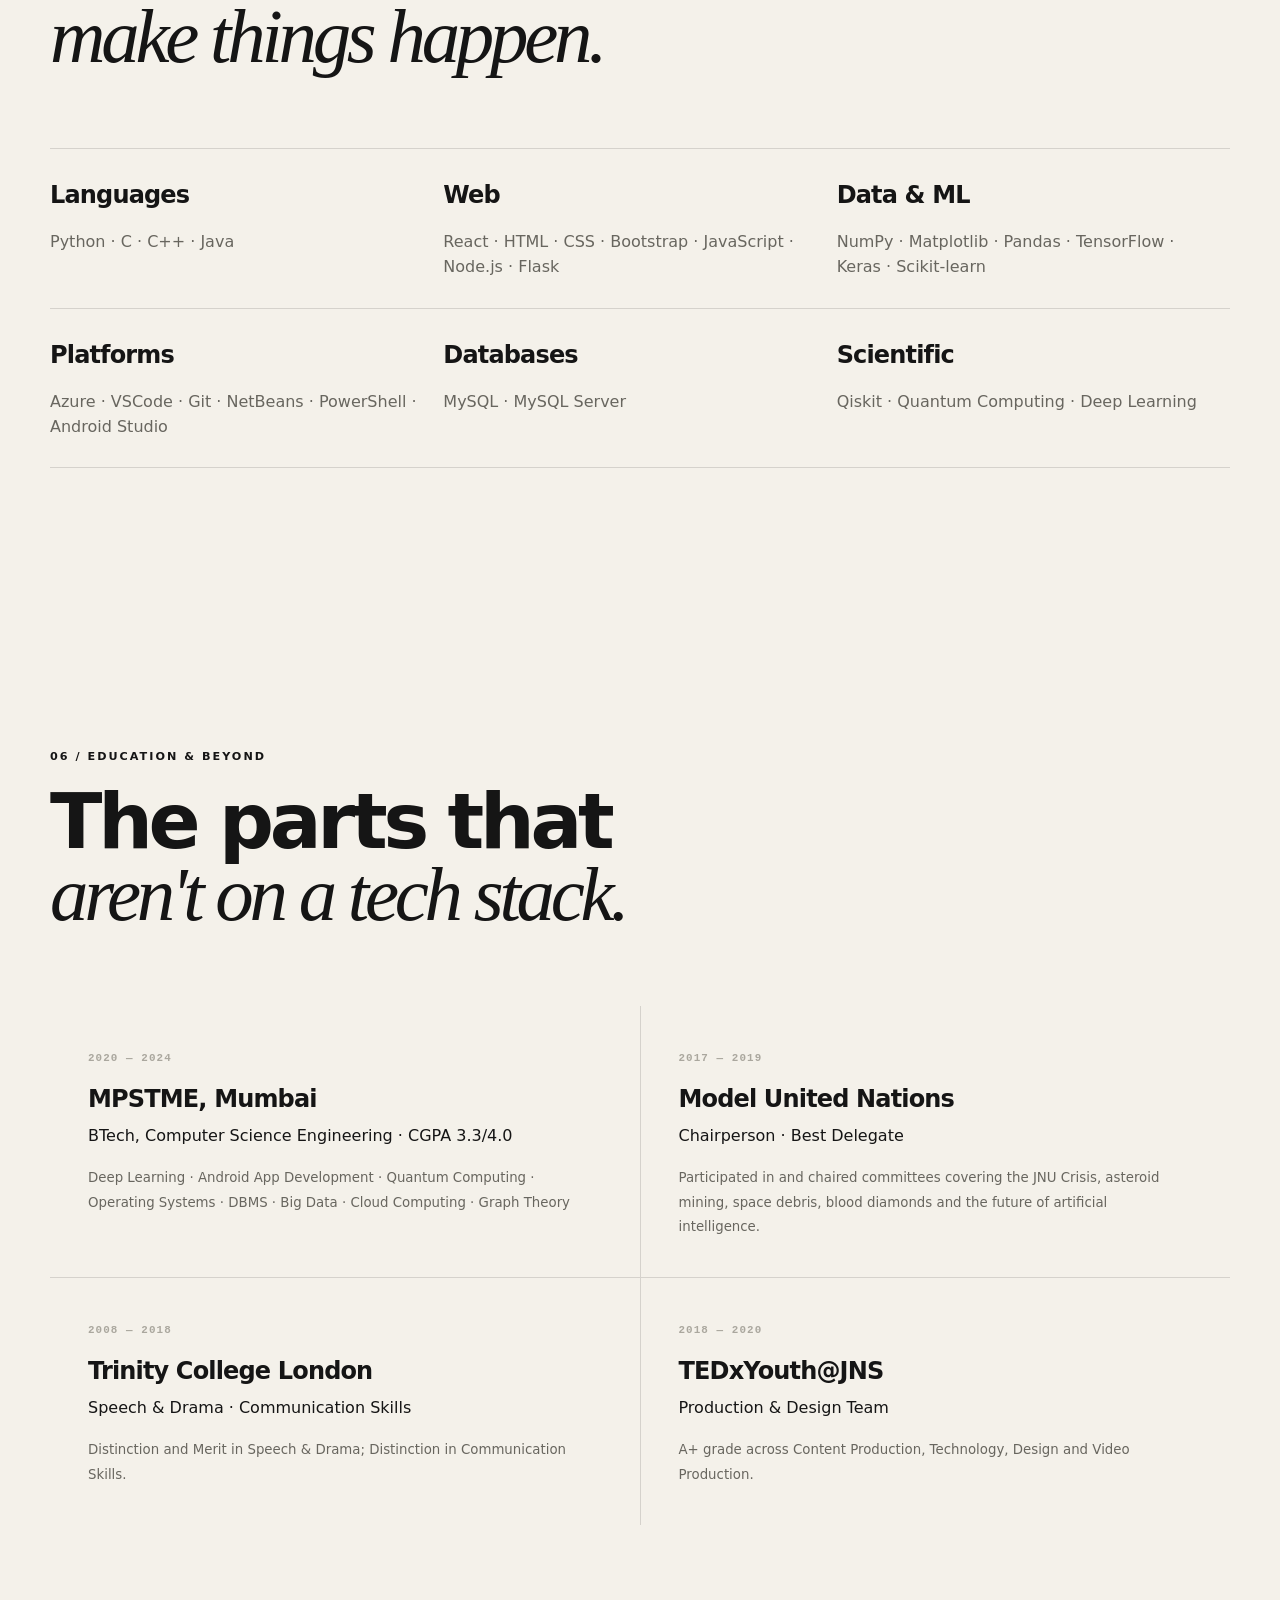
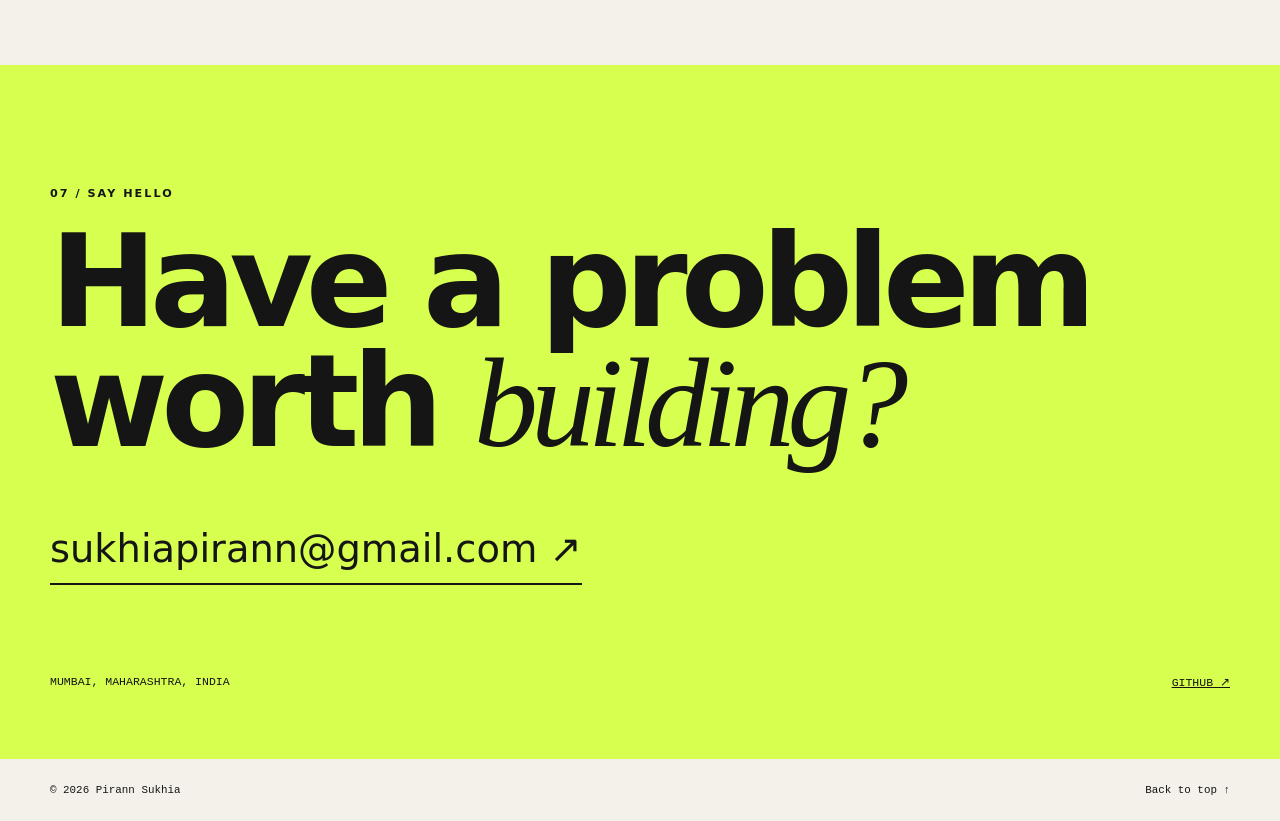
==== commit 8b64b070: "fixes and readying next stage - file management set up" ====
--- a/index.html
+++ b/index.html
@@ -28,9 +28,7 @@
     <section class="hero container">
       <div class="hero-copy">
         <p class="eyebrow">COMPUTER SCIENCE · SOFTWARE · DATA · ML</p>
-        <h1>Hi, I'm <span class="pirann-name" aria-label="Pirann, 3point1four">
-          <span class="pirann-visual" aria-hidden="true"></span><span class="pirann-selectable">Pirann</span>
-        </span>.<br>I build things to<br>understand them.</h1>
+        <h1>Hi, I'm <span class="pirann-name" aria-label="Pirann, 3point1four"><span class="pirann-visual" aria-hidden="true"></span><span class="pirann-selectable">3point1four</span><span class="pirann-period" aria-hidden="true">.</span></span><br>I build things to<br>understand them.</h1>
         <p class="hero-text">
           A Mumbai-based computer science graduate interested in the space where
           software, data, machine learning and experimentation meet.
--- a/styles.css
+++ b/styles.css
@@ -50,17 +50,25 @@
 .pirann-name {
   position: relative;
   display: inline-block;
-  width: 3.05em;
+  width: fit-content;
+  min-width: 6ch;
+  max-width: 100%;
   height: 1em;
   cursor: default;
   vertical-align: baseline;
+  isolation: isolate;
+  overflow: visible;
 }
 .pirann-visual,
 .pirann-selectable {
   position: absolute;
-  inset: 0;
+  inset: 0 auto 0 0;
   display: block;
   white-space: nowrap;
+  font-family: var(--serif);
+  font-style: italic;
+  font-weight: 400;
+  letter-spacing: inherit;
 }
 .pirann-visual {
   z-index: 2;
@@ -69,29 +77,31 @@
 .pirann-selectable {
   z-index: 1;
   color: transparent;
+  background: transparent;
   user-select: text;
   -webkit-user-select: text;
 }
-.pirann-selectable::selection {
-  background: #19a7a5;
+.pirann-selectable::selection,
+.pirann-name::selection {
+  background: transparent;
   color: transparent;
 }
-.pirann-name::selection {
-  background: #19a7a5;
-}
-.pirann-letter {
-  display: inline-block;
-  opacity: 1;
-  transform: translateY(0);
-  transition: opacity .11s linear, transform .11s linear;
-}
-.pirann-letter.is-hidden {
-  opacity: 0;
-  transform: translateY(-.02em);
-}
-.pirann-letter.is-highlighted {
-  background: #19a7a5;
-  color: var(--ink);
+.pirann-period {
+  position: absolute;
+  left: 0;
+  top: 0;
+  z-index: 3;
+  pointer-events: none;
+}
+@media (max-width: 800px) {
+  .pirann-name {
+    min-width: 5.5ch;
+    max-width: calc(100vw - 32px);
+  }
+  .pirann-visual,
+  .pirann-selectable {
+    max-width: calc(100vw - 32px);
+  }
 }
 h2 { font-size: clamp(3rem, 6vw, 5.8rem); }
 em { font-family: var(--serif); font-weight: 400; }
@@ -177,6 +187,7 @@
 .footer { display: flex; justify-content: space-between; padding-block: 25px; font: .68rem var(--mono); }.footer a { text-decoration: none; }
 
 @media (max-width: 800px) {
+  .hero h1 { font-size: clamp(2.65rem, 10.5vw, 5rem); }
   .container { width: min(100% - 32px, 1180px); }
   .nav { height: 64px; }.nav-toggle { display: grid; gap: 5px; padding: 10px; }.nav-toggle span { display: block; width: 22px; height: 1px; background: var(--ink); }
   .nav-links { display: none; position: absolute; top: 64px; left: 0; right: 0; background: var(--bg); border-bottom: 1px solid var(--line); padding: 22px 16px; flex-direction: column; align-items: flex-start; }.nav-links.open { display: flex; }
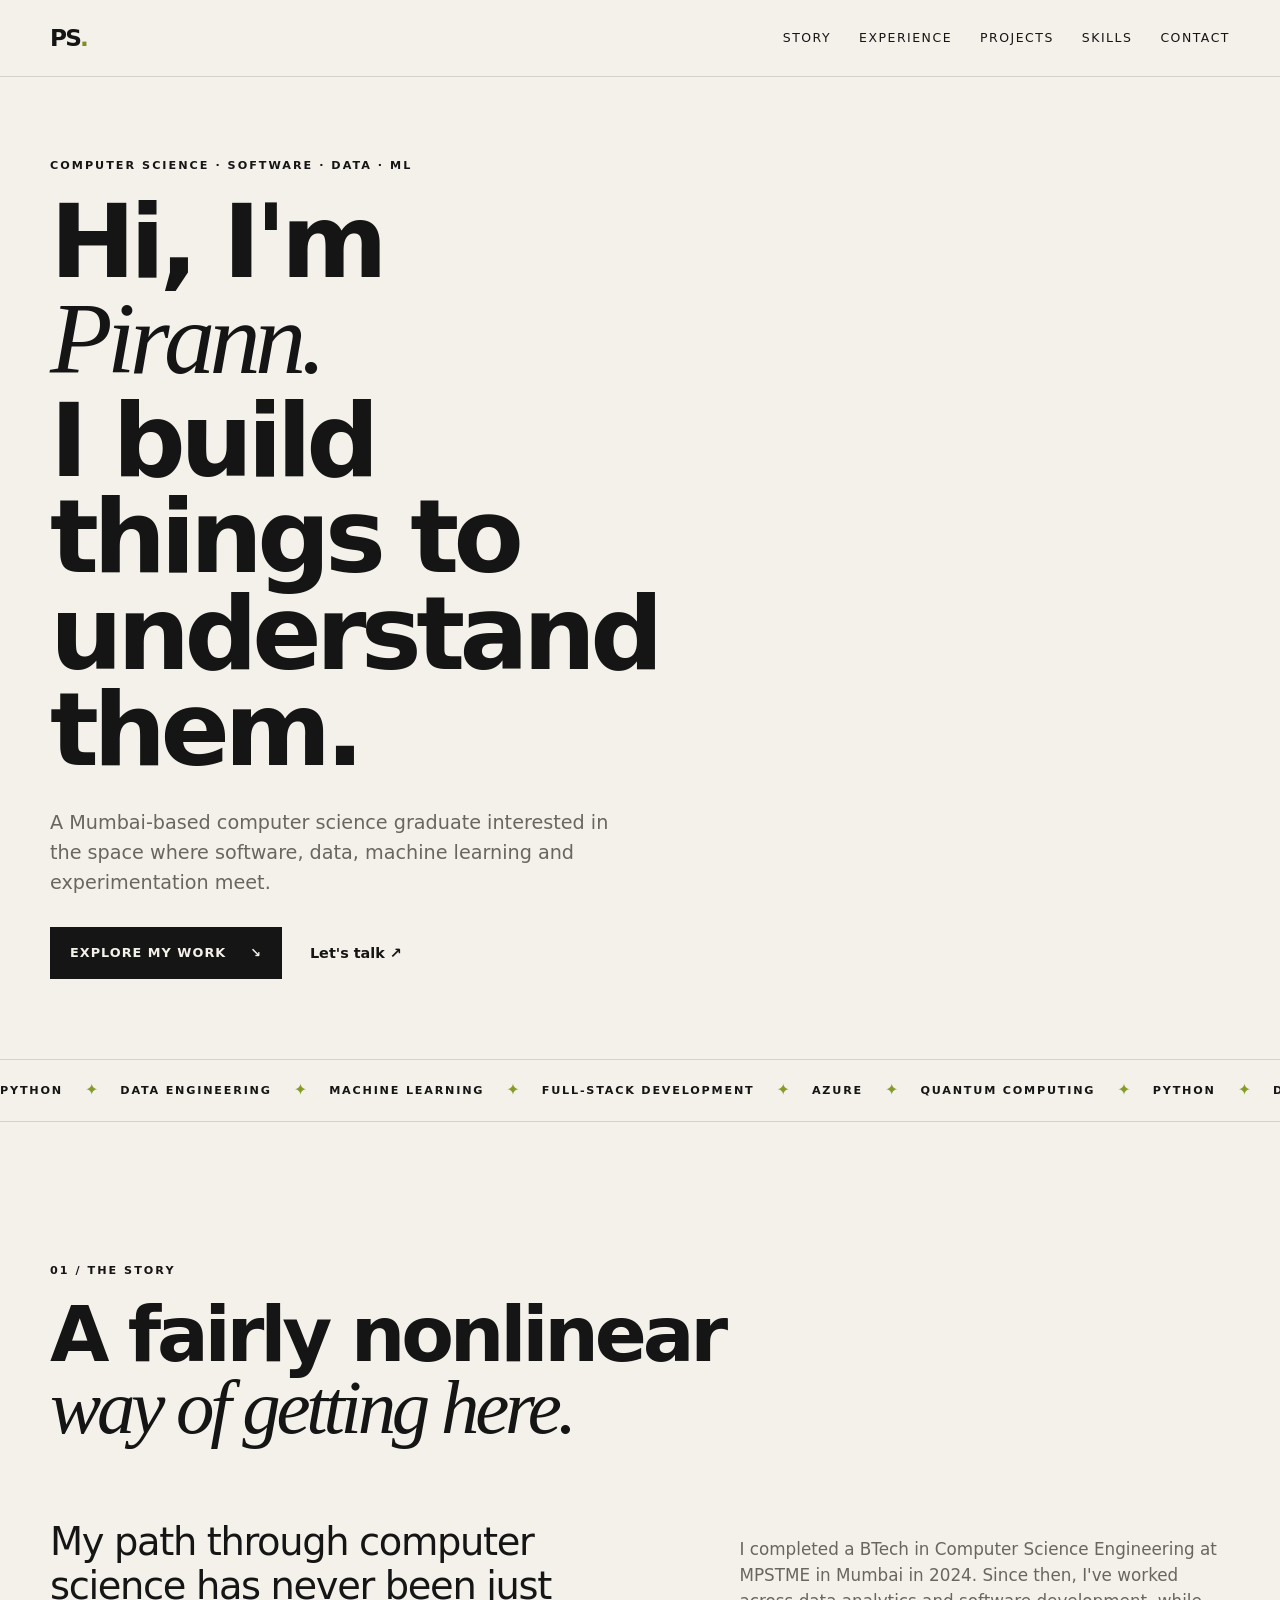
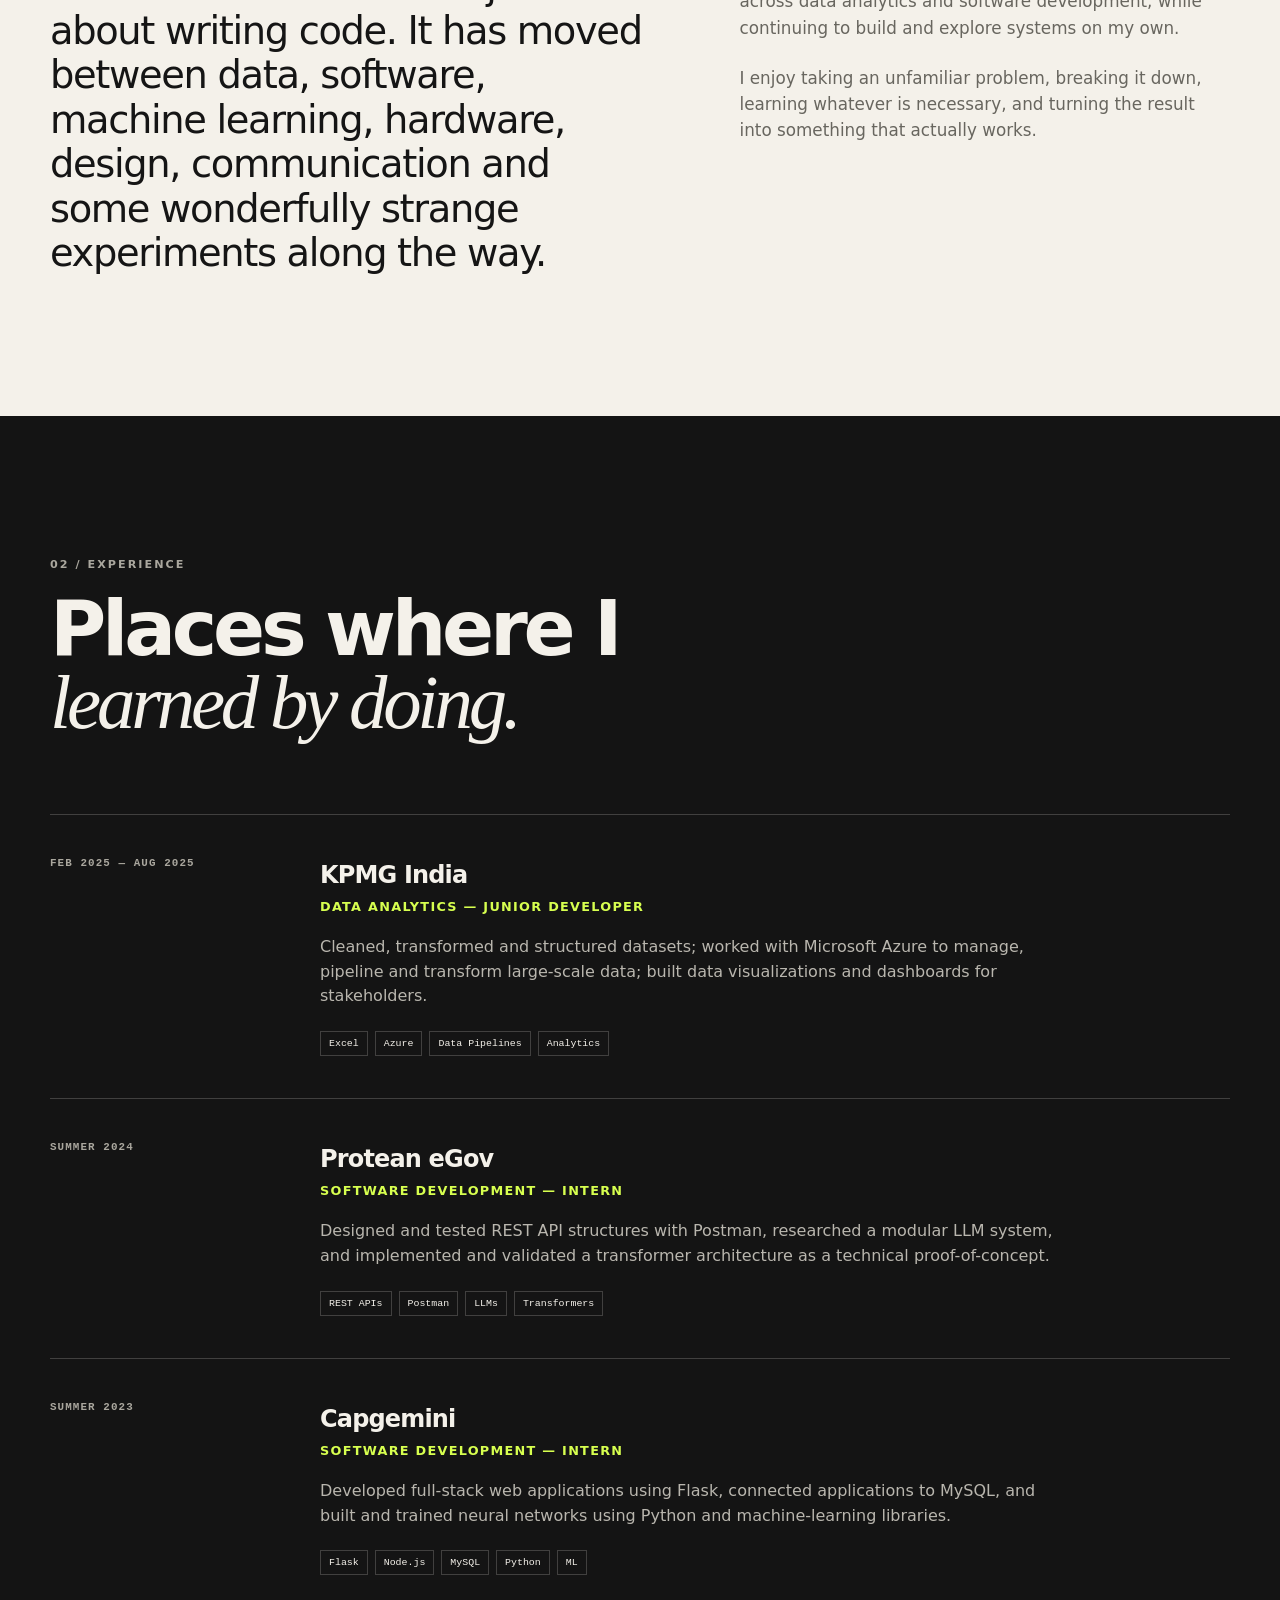
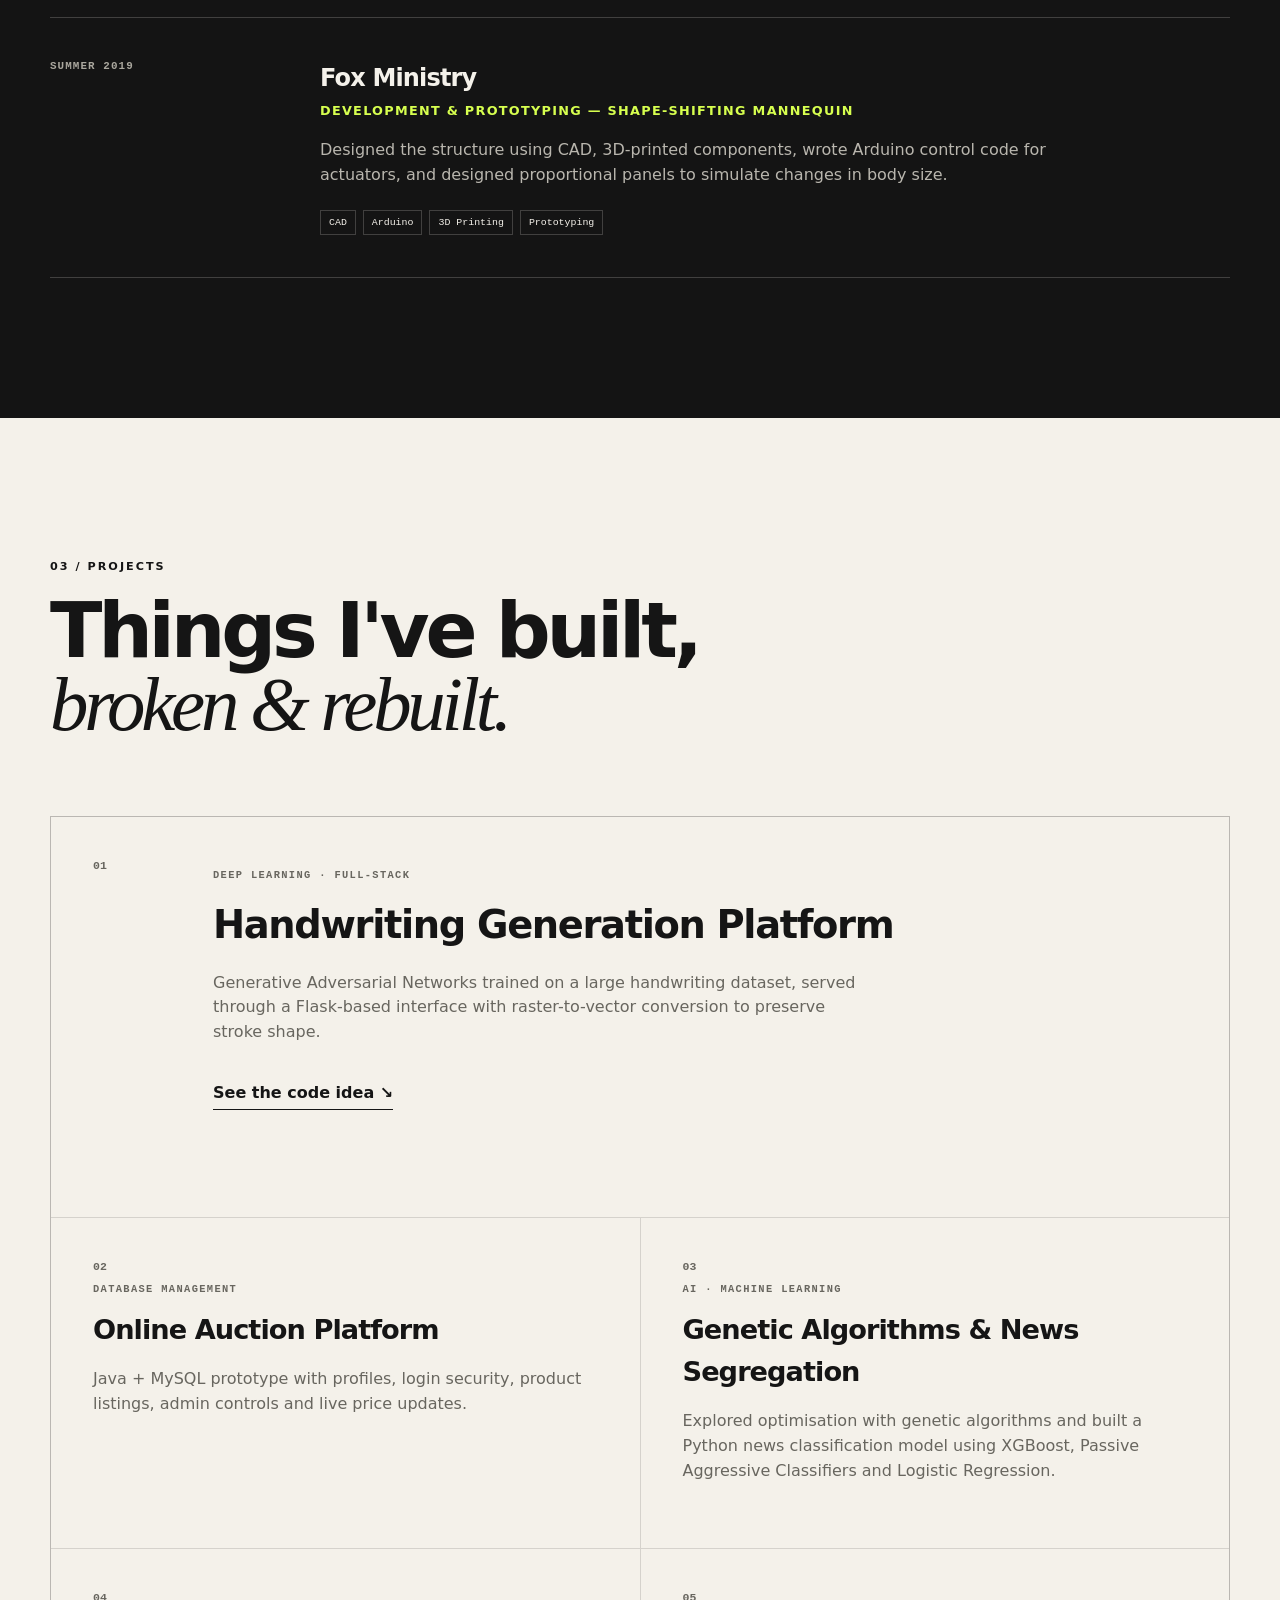
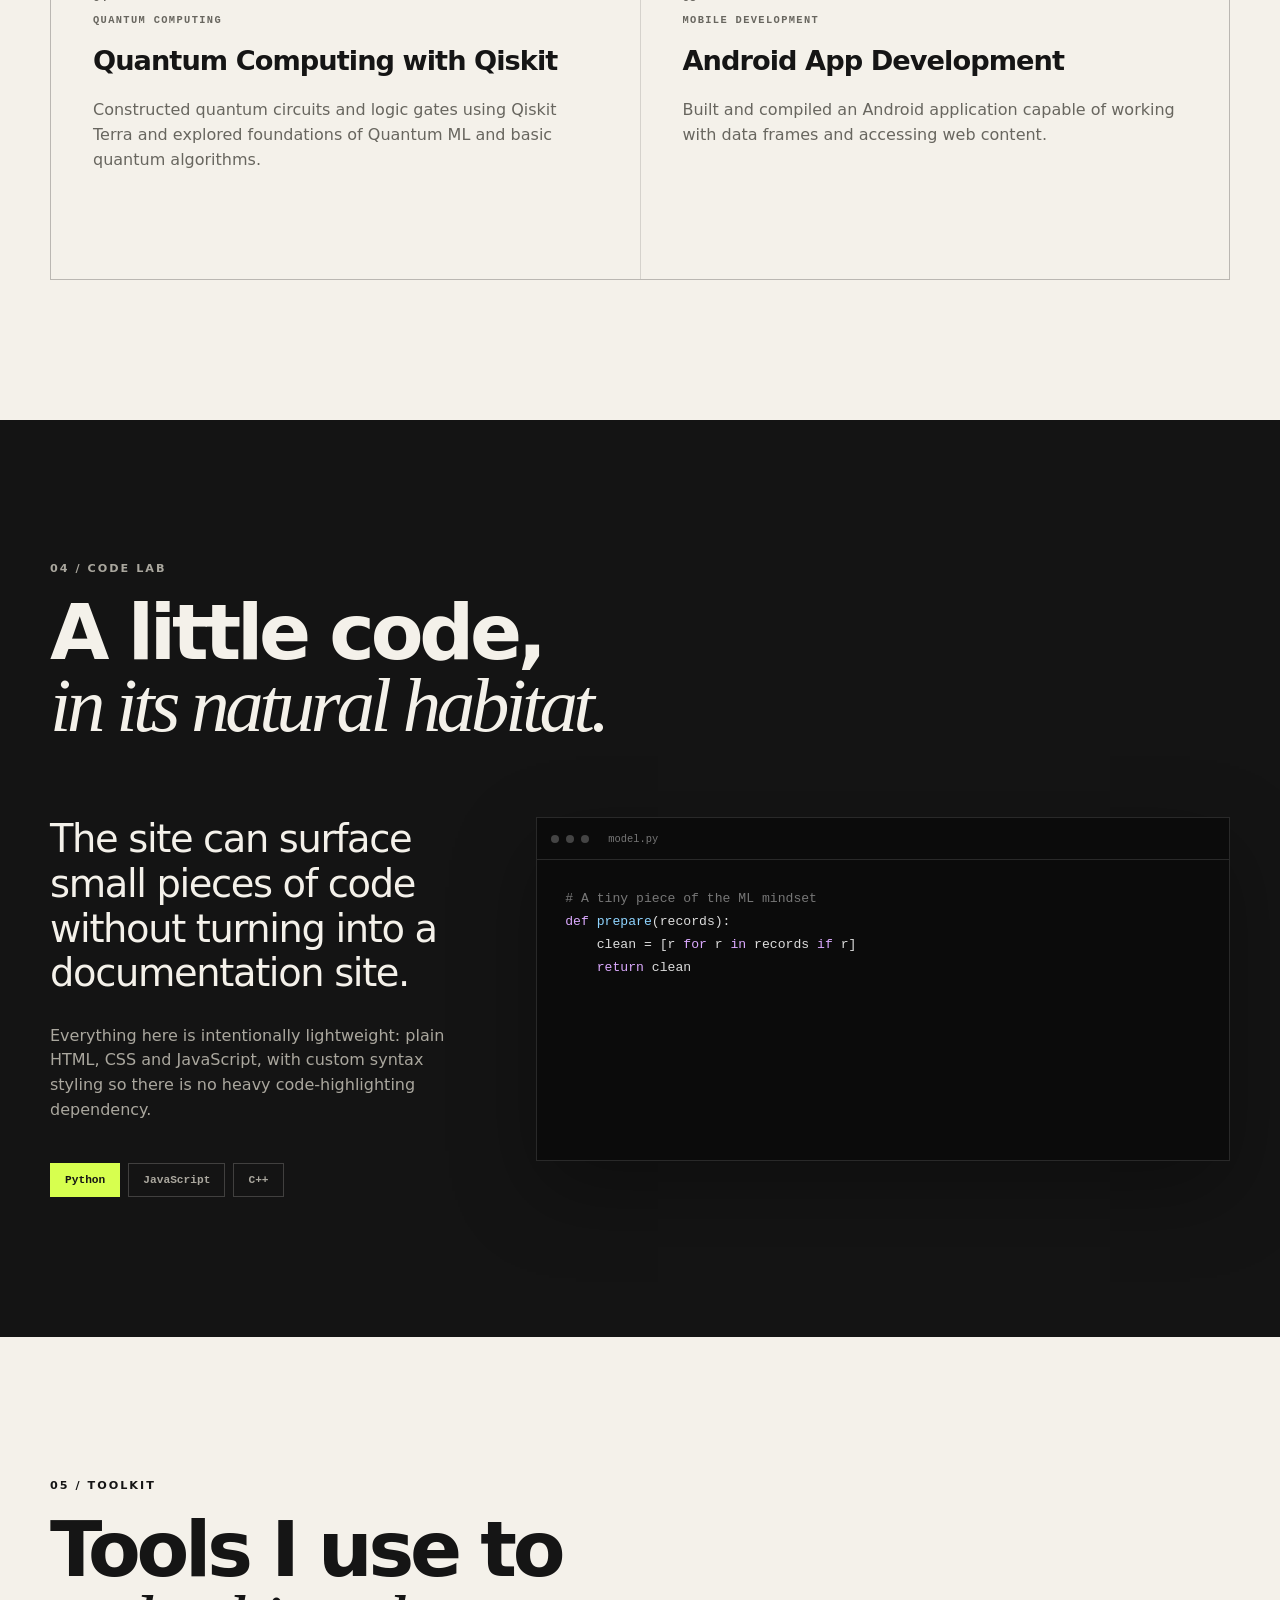
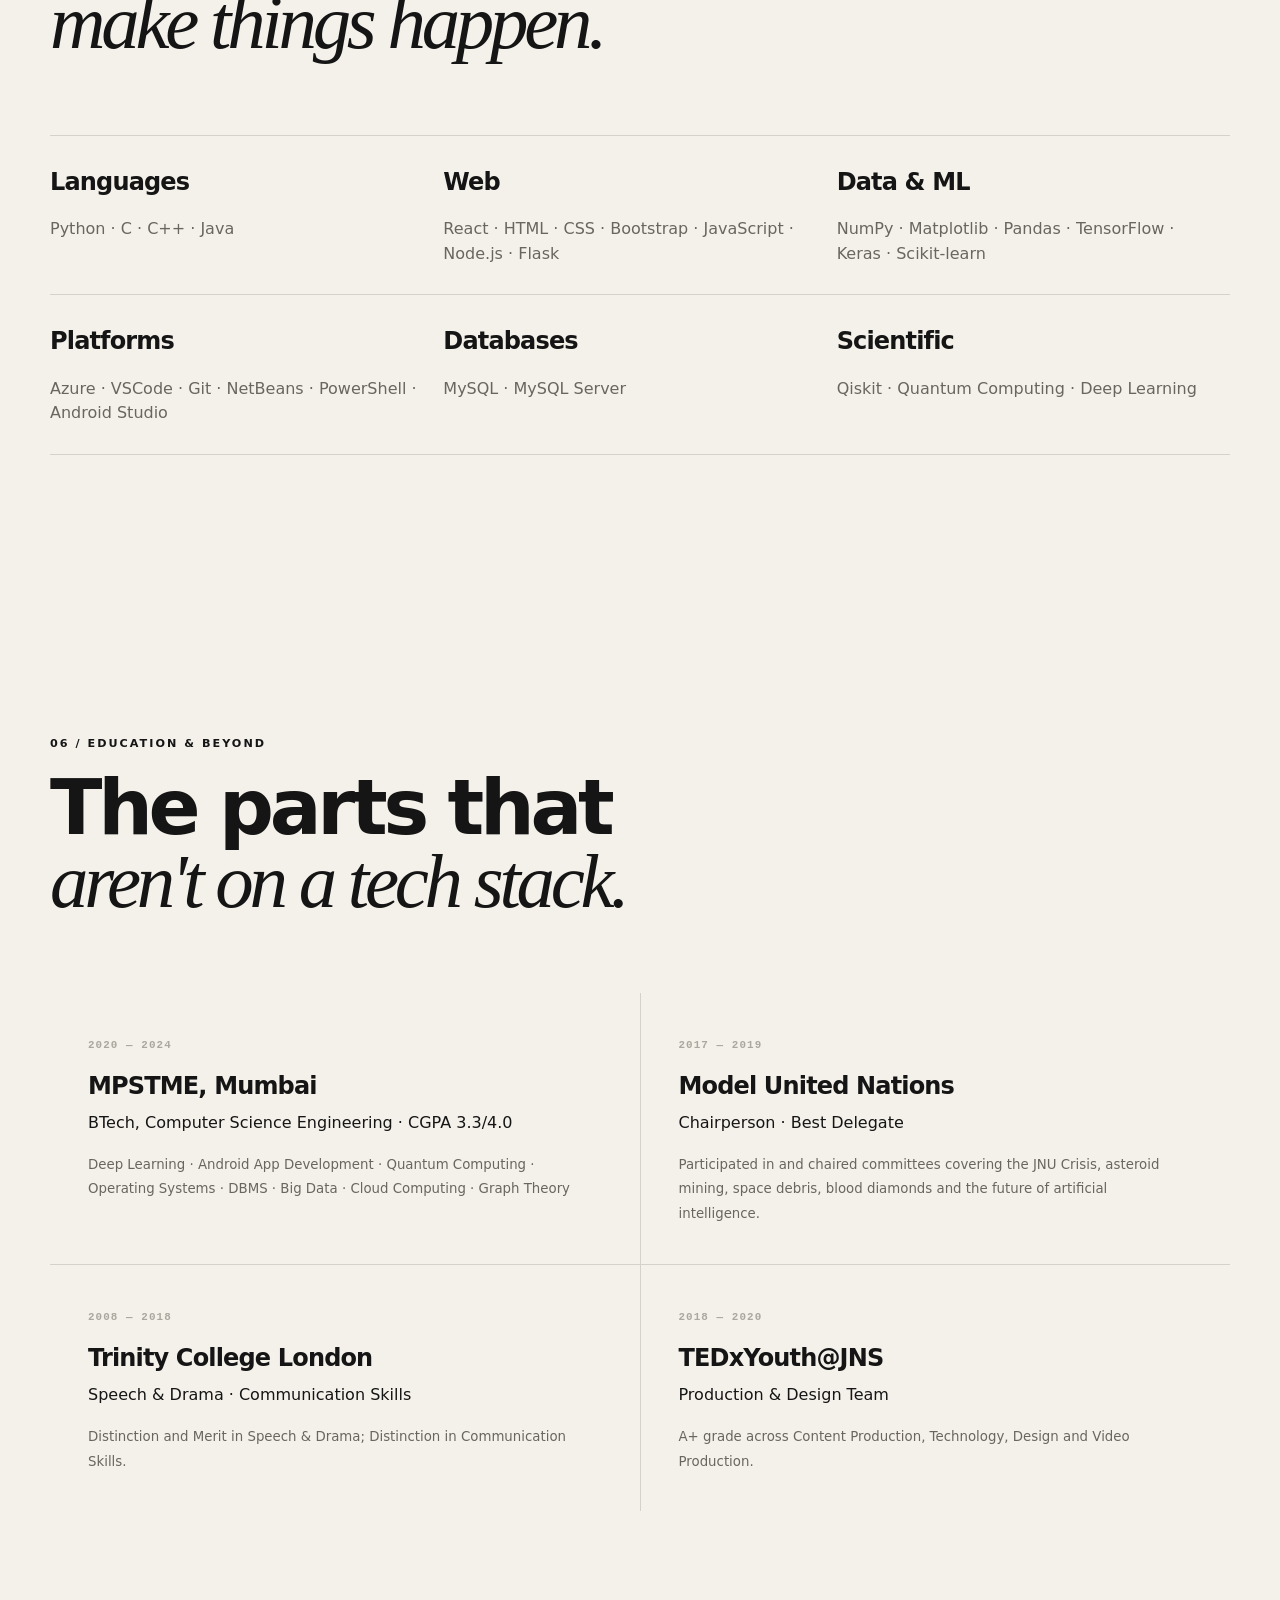
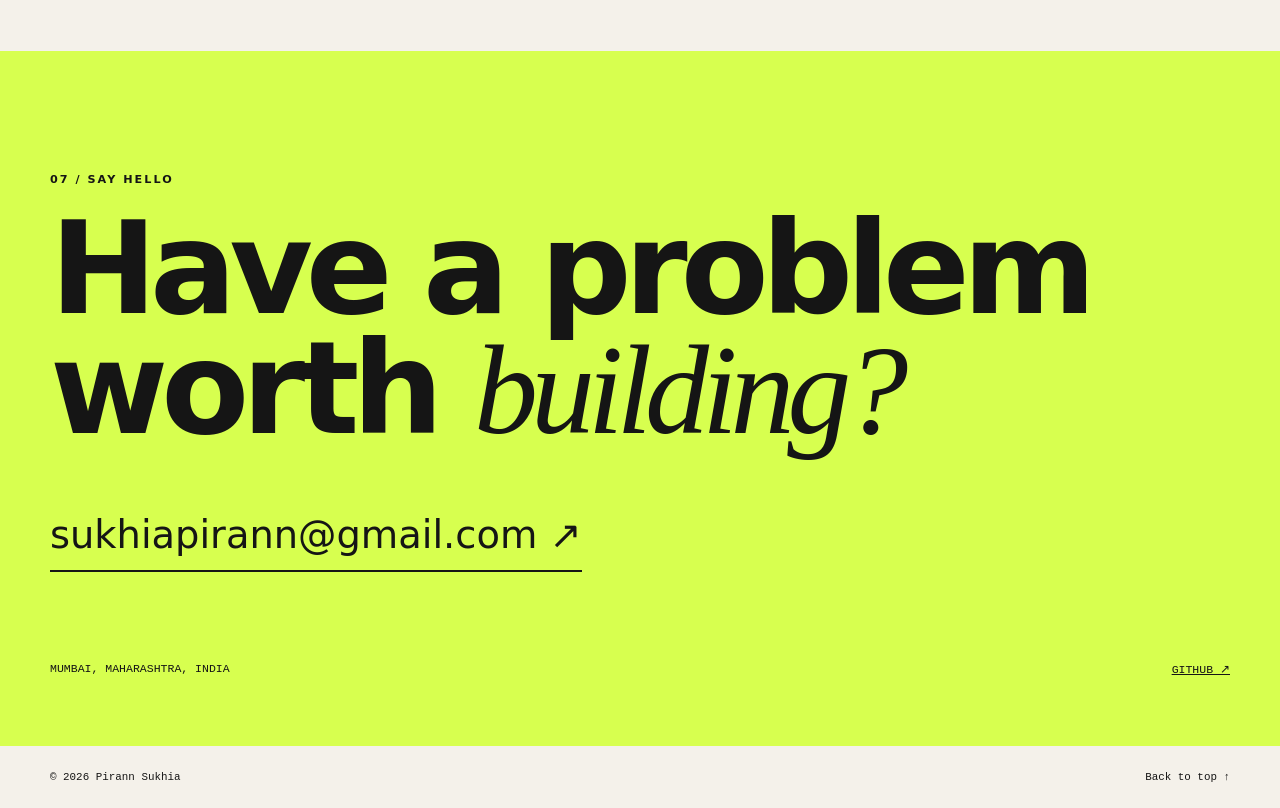
==== commit 86d5df2a: "minor bug fix for github pages" ====
--- a/index.html
+++ b/index.html
@@ -28,7 +28,7 @@
     <section class="hero container">
       <div class="hero-copy">
         <p class="eyebrow">COMPUTER SCIENCE · SOFTWARE · DATA · ML</p>
-        <h1>Hi, I'm <span class="pirann-name" aria-label="Pirann, 3point1four"><span class="pirann-visual" aria-hidden="true"></span><span class="pirann-selectable">3point1four</span><span class="pirann-period" aria-hidden="true">.</span></span><br>I build things to<br>understand them.</h1>
+        <h1>Hi, I'm <span class="pirann-name" aria-label="Pirann, 3point1four"><span class="pirann-visual" aria-hidden="true"></span><span class="pirann-selectable">3point1four</span></span><br>I build things to<br>understand them.</h1>
         <p class="hero-text">
           A Mumbai-based computer science graduate interested in the space where
           software, data, machine learning and experimentation meet.
--- a/styles.css
+++ b/styles.css
@@ -50,22 +50,26 @@
 .pirann-name {
   position: relative;
   display: inline-block;
-  width: fit-content;
-  min-width: 6ch;
   max-width: 100%;
   height: 1em;
   cursor: default;
   vertical-align: baseline;
   isolation: isolate;
-  overflow: visible;
+}
+.pirann-name::before {
+  content: "3point1four.";
+  display: inline-block;
+  visibility: hidden;
+  white-space: nowrap;
+  max-width: 100%;
 }
 .pirann-visual,
 .pirann-selectable {
   position: absolute;
-  inset: 0 auto 0 0;
+  inset: 0 auto auto 0;
   display: block;
   white-space: nowrap;
-  font-family: var(--serif);
+  font-family: Georgia, "Times New Roman", serif;
   font-style: italic;
   font-weight: 400;
   letter-spacing: inherit;
@@ -86,22 +90,9 @@
   background: transparent;
   color: transparent;
 }
-.pirann-period {
-  position: absolute;
-  left: 0;
-  top: 0;
-  z-index: 3;
-  pointer-events: none;
-}
 @media (max-width: 800px) {
-  .pirann-name {
-    min-width: 5.5ch;
-    max-width: calc(100vw - 32px);
-  }
-  .pirann-visual,
-  .pirann-selectable {
-    max-width: calc(100vw - 32px);
-  }
+  .pirann-name { max-width: 100%; }
+  .pirann-visual, .pirann-selectable { max-width: 100%; }
 }
 h2 { font-size: clamp(3rem, 6vw, 5.8rem); }
 em { font-family: var(--serif); font-weight: 400; }
